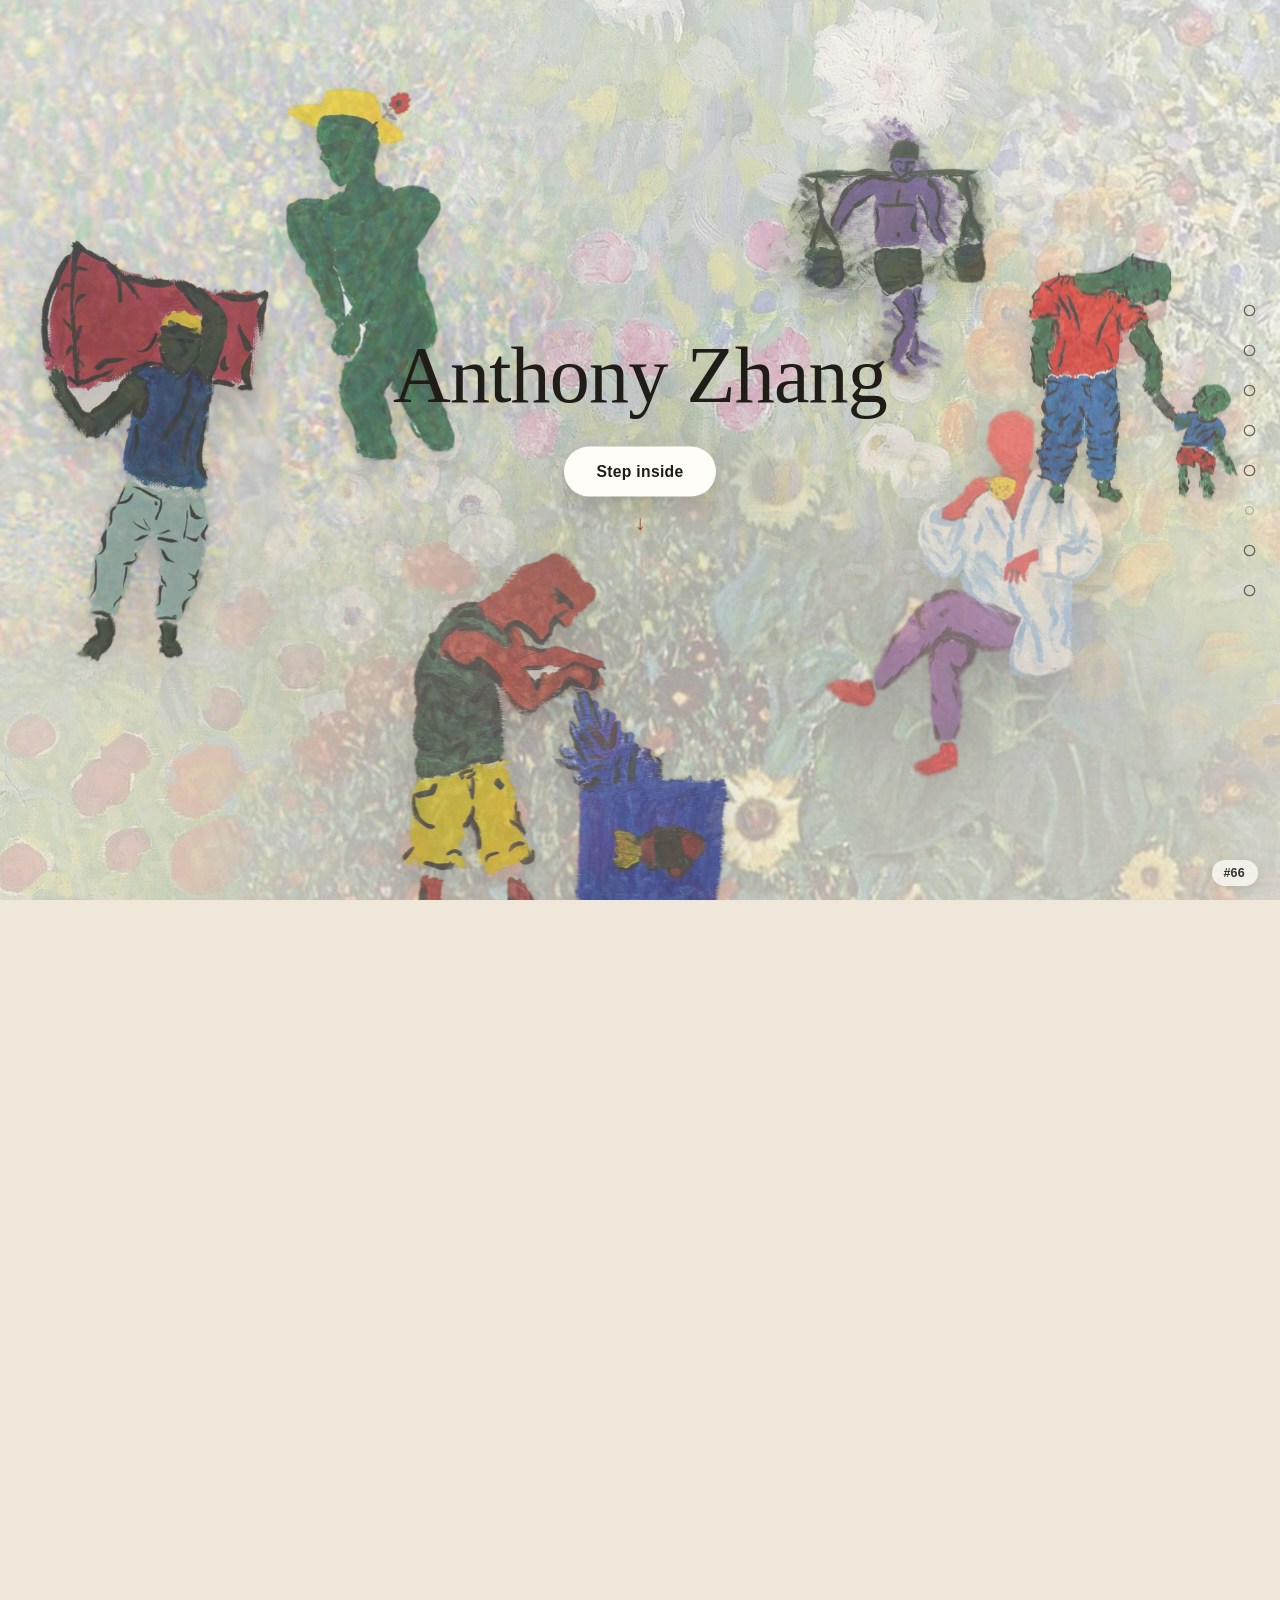
==== index.html @ cbfcc311 "Add files via upload" ====
<!DOCTYPE html>
<html lang="en">
<head>
<meta charset="UTF-8" />
<meta name="viewport" content="width=device-width, initial-scale=1.0, viewport-fit=cover" />
<title>Anthony Zhang</title>
<meta name="color-scheme" content="light">
<meta name="theme-color" content="#eee7da">
<link rel="icon" href="data:,">
<meta name="description" content="A room of my own paintings, doubling as a portfolio. Step inside.">
<meta property="og:type" content="website">
<meta property="og:title" content="Anthony Zhang">
<meta property="og:description" content="A room of my own paintings, doubling as a portfolio. Step inside.">
<meta property="og:url" content="https://antzhang.com/">
<meta property="og:image" content="https://antzhang.com/preview-v4.jpg">
<meta property="og:image:secure_url" content="https://antzhang.com/preview-v4.jpg">
<meta property="og:image:type" content="image/jpeg">
<meta property="og:image:width" content="1200">
<meta property="og:image:height" content="630">
<meta name="twitter:card" content="summary_large_image">
<meta name="twitter:title" content="Anthony Zhang">
<meta name="twitter:description" content="A room of my own paintings, doubling as a portfolio. Step inside.">
<meta name="twitter:image" content="https://antzhang.com/preview-v4.jpg">
<style>
  :root{
    --ink:#201d18;
    --brick:#b23a26;
    --paper:#faf7f0;
    --rule:rgba(32,29,24,0.12);

    /* ---- Scroll-story timing (scene list lives in the script: SCENES) ----
       The story is: an opening "threshold" zone (--intro-vh), then one slot
       of --per-scene for every scene. JS sets --scenes from SCENES. */
    --scenes: 8;
    --per-scene: 91.667vh;
    --intro-vh: 80vh;
    --end-hold: 0px;
    --story-height: calc(100vh + var(--intro-vh) + var(--scenes) * var(--per-scene) + var(--end-hold));
  }
  *{box-sizing:border-box;}
  html,body{margin:0; padding:0; touch-action:pan-y;}
  body{
    font-family:'IBM Plex Sans', sans-serif;
    color:var(--ink);
    background:#eee7da;
  }
  h1,h2{font-family:'Fraunces', serif; font-weight:500; margin:0; letter-spacing:-0.01em;}
  a{color:inherit;}

  /* ---------- SEMANTIC SCROLL STORY ---------- */
  .story{
    position:relative;
    height:var(--story-height);
  }
  /* Six real, stably-IDed anchors. Zero visual footprint -- they exist so
     nav links have honest hrefs, and so progress can be measured off named
     scenes instead of a blank magic-number div. */
  .scene-anchor{
    position:absolute;
    left:0; width:1px;
    height:var(--per-scene);
  }
  .terminal-hold{
    position:absolute;
    left:0;
    bottom:0;
    width:1px;
    height:var(--end-hold);
    pointer-events:none;
  }

  .stage{
    position:sticky;
    top:0;
    height:100vh;
    height:100svh;
    height:100dvh;
    overflow:hidden;
    touch-action:pan-y;
    background:
      radial-gradient(ellipse at 50% 78%, rgba(0,0,0,0.05), transparent 60%),
      linear-gradient(to bottom, #f7f4ee 0%, #efeae0 55%, #e6e0d2 100%);
  }
  /* The gallery wall the opening dissolves into: a calmer, slightly cooler
     tone, a soft pool of light and a quiet baseboard line. */
  .wall{
    position:absolute; inset:0;
    z-index:1;
    opacity:0;
    pointer-events:none;
    background:
      radial-gradient(ellipse at 50% 40%, rgba(255,255,255,.55), transparent 62%),
      linear-gradient(to bottom, #ece8df 0%, #e4dfd3 100%);
  }
  .wall::after{
    content:'';
    position:absolute; left:0; right:0; bottom:0;
    height:11%;
    background:linear-gradient(to bottom, rgba(32,29,24,.07), rgba(32,29,24,.12));
    border-top:1px solid rgba(32,29,24,.14);
  }
  /* Klimt backdrops: two public-domain paintings, softened under a paper veil.
     If an image file is missing the wall simply stays plain. */
  .wall-art{
    position:absolute; inset:-4%;
    background-size:cover; background-position:center;
    will-change:opacity, transform;
  }
  canvas.wall-art{ width:108%; height:108%; left:-4%; top:-4%; inset:auto; display:block; transition:opacity .28s ease; }
  .wall.is-gem::before{
    background:radial-gradient(ellipse at 50% 45%, rgba(250,247,240,0), rgba(250,247,240,.16) 80%), rgba(247,244,238,.05);
  }
  .wall-sheen{ position:absolute; inset:0; z-index:2; opacity:0; pointer-events:none;
    background:linear-gradient(115deg, transparent 38%, rgba(255,255,255,.22) 50%, transparent 62%); background-size:260% 100%; }
  .wall-leaves{ position:absolute; inset:0; width:100%; height:100%; z-index:3; pointer-events:none; opacity:0; display:none; }
  .wall.is-gold .wall-leaves{ display:block; }
  .wall::before{
    content:''; position:absolute; inset:0; z-index:1;
    background:
      radial-gradient(ellipse at 50% 45%, rgba(250,247,240,.22), rgba(250,247,240,.48) 78%),
      rgba(247,244,238,.28);
  }
  .wall::after{ display:none; }
  .white-overlay{
    position:absolute; inset:0;
    background:#ffffff;
    opacity:0;
    z-index:2;
    pointer-events:none;
  }

  .room-title{
    position:absolute;
    top:48%; left:50%;
    transform:translate(-50%,-50%);
    text-align:center;
    white-space:nowrap;
    z-index:5;
    pointer-events:none;
  }
  .room-title h1{ font-size:clamp(2.6rem,7vw,5rem); }
  .enter-btn{
    pointer-events:auto;
    display:inline-flex; align-items:center; justify-content:center;
    min-height:46px;
    margin-top:26px;
    padding:0 26px;
    border:1px solid var(--ink);
    border-radius:2px;
    background:rgba(250,247,240,.82);
    color:var(--ink);
    font:500 .8rem 'IBM Plex Sans',sans-serif;
    letter-spacing:.12em;
    text-transform:uppercase;
    cursor:pointer;
    transition:background .2s ease, color .2s ease, border-color .2s ease;
  }
  .enter-btn:hover{ background:var(--ink); color:var(--paper); }
  .enter-btn:focus-visible{ outline:2px solid var(--brick); outline-offset:3px; }
  .room-title.is-gone .enter-btn{ pointer-events:none; }
  .scroll-cue{
    margin-top:14px;
    font-size:1.3rem;
    color:var(--brick);
    animation:bob 2.2s ease-in-out infinite;
  }
  @keyframes bob{
    0%,100%{transform:translateY(0);}
    50%{transform:translateY(6px);}
  }

  /* ---------- PAINTINGS (desktop sizing/placement -- unchanged) ---------- */
  .painting{
    position:absolute;
    top:50%;
    left:50%;
    max-height:66vh;
    max-width:42vw;
    width:auto;
    height:auto;
    will-change:transform, opacity, filter;
    user-select:none;
    -webkit-user-drag:none;
    pointer-events:none;
    z-index:3;
  }
  #pDancer{ pointer-events:none; }

  /* ---------- CONTENT PANELS -- quiet editorial paper, not glass ---------- */
  .content-panel{
    position:absolute;
    top:50%; left:6vw;
    transform:translateY(-50%);
    width:360px;
    max-width:80vw;
    text-align:left;
    background:#fffdf8;
    border:1px solid rgba(32,29,24,.16);
    border-top:3px solid var(--brick);
    border-radius:2px;
    padding:1.9rem 1.7rem;
    box-shadow:0 16px 38px rgba(30,25,15,0.18);
    opacity:0;
    pointer-events:none;
    z-index:60;
  }
  .content-panel.interactive{ pointer-events:auto; }
  .eyebrow{
    display:block;
    font-size:0.76rem;
    letter-spacing:0.12em;
    text-transform:uppercase;
    margin-bottom:10px;
    color:var(--brick);
  }
  .content-panel h2{font-size:clamp(1.4rem,3vw,2rem); margin-bottom:10px;}
  .content-panel p{font-size:1rem; line-height:1.55; color:#27231d; margin:0 0 10px;}
  .content-panel .signoff{ font-family:'Fraunces',serif; font-style:italic; font-size:.95rem; color:#4a4438; margin:16px 0 0; padding-top:12px; border-top:1px solid var(--rule); }
  /* Understated metadata line replacing the old pill-shaped tags. */
  .meta-line{
    display:block;
    margin-top:12px;
    padding-top:10px;
    border-top:1px solid var(--rule);
    font-size:0.74rem;
    letter-spacing:0.05em;
    text-transform:uppercase;
    color:#4f493c;
  }
  /* One clear, solid button style for every call to action. */
  .cta, .project-demo-trigger{
    display:inline-flex; align-items:center; justify-content:center; gap:10px;
    min-height:46px;
    margin:14px 10px 0 0;
    padding:0 20px;
    border:1px solid var(--ink);
    border-radius:2px;
    background:var(--ink);
    color:#fffdf8;
    font:500 .8rem 'IBM Plex Sans',sans-serif;
    letter-spacing:.08em;
    text-transform:uppercase;
    text-decoration:none;
    cursor:pointer;
    transition:background .2s ease, border-color .2s ease;
  }
  .cta::after, .project-demo-trigger::after{ content:'\2197'; font-size:1rem; transition:transform .2s ease; }
  .cta:hover, .project-demo-trigger:hover{ background:var(--brick); border-color:var(--brick); }
  .cta:hover::after, .project-demo-trigger:hover::after{ transform:translate(2px,-2px); }
  .cta:focus-visible{ outline:2px solid var(--brick); outline-offset:3px; }
  .cta.quiet{ background:transparent; color:var(--ink); }
  .cta.quiet:hover{ color:#fffdf8; }
  .cta.quiet::after{ content:'\2193'; }
  .cta.email{ text-transform:none; letter-spacing:.02em; font-size:.95rem; word-break:break-all; }
  .cta.email::after{ content:''; }
  .cta.email:hover::after{ transform:none; }

  /* "Next: ..." cue -- a small, optional nudge, never required. */
  .next-cue{
    position:fixed;
    left:6vw; bottom:20px;
    z-index:65;
    min-height:44px;
    padding:0 4px;
    border:0; background:transparent;
    color:#4f493c;
    font:500 .74rem 'IBM Plex Sans',sans-serif;
    letter-spacing:.12em;
    text-transform:uppercase;
    cursor:pointer;
    opacity:0;
    pointer-events:none;
    transition:opacity .35s ease, color .35s ease;
  }
  .next-cue.is-on{ opacity:1; pointer-events:auto; }
  .next-cue::after{ content:' \2193'; color:var(--brick); }
  .next-cue[data-tone="dark"]{ color:#e9e2d2; }
  .next-cue:hover{ color:var(--brick); }
  .next-cue:focus-visible{ outline:2px solid var(--brick); outline-offset:2px; }

  /* ---------- ACCESSIBLE SCENE NAVIGATION ---------- */
  .scene-nav{
    position:fixed;
    right:20px; top:50%;
    transform:translateY(-50%);
    z-index:70;
    display:flex; flex-direction:column; gap:8px;
  }
  .scene-nav a{
    display:flex; align-items:center; justify-content:flex-end;
    gap:10px;
    height:32px;
    padding:0 6px;
    text-decoration:none;
    color:#6b6455;
    border-radius:3px;
  }
  .scene-nav a:focus-visible{
    outline:2px solid var(--brick);
    outline-offset:2px;
  }
  .scene-nav a::before{
    content:attr(data-label);
    font:500 .68rem 'IBM Plex Sans',sans-serif;
    letter-spacing:.1em; text-transform:uppercase;
    white-space:nowrap;
    opacity:0; transform:translateX(4px);
    transition:opacity .2s ease, transform .2s ease;
    pointer-events:none;
  }
  .scene-nav a:hover::before,
  .scene-nav a:focus-visible::before{ opacity:1; transform:none; }
  .scene-nav-dot{
    width:9px; height:9px; border-radius:50%; flex:none;
    border:1px solid currentColor; background:transparent;
    opacity:0.5;
    transition:opacity .3s ease, transform .3s ease;
  }
  .scene-nav a:hover .scene-nav-dot,
  .scene-nav a:focus-visible .scene-nav-dot,
  .scene-nav a[aria-current="true"] .scene-nav-dot{
    opacity:1;
    transform:scale(1.3);
    color:var(--brick);
  }
  @media (max-width:600px),
         (max-width:900px) and (hover:none) and (pointer:coarse) and (orientation:portrait){
    .room-title{ top:54%; }
    .painting{
      top:42%;
      max-height:38vh;
      max-width:82vw;
    }
    .content-panel{
      top:auto; left:0; right:0; bottom:0;
      transform:none;
      width:100%; max-width:100%;
      text-align:left;
      padding:1.5rem 6vw calc(1.7rem + env(safe-area-inset-bottom,0px));
      border-radius:0;
      border-top:2px solid var(--brick);
      box-shadow:0 -10px 24px rgba(30,25,15,0.10);
    }
    /* Keep navigation as a compact dot rail on phones. */
    .scene-nav{
      position:fixed;
      left:auto; right:6px; top:50%;
      bottom:auto; transform:translateY(-50%);
      flex-direction:column;
      justify-content:center;
      gap:6px;
      background:transparent;
      border:0;
      padding:0;
      z-index:250;
    }
    .scene-nav a{
      flex:0 0 auto;
      width:30px;
      height:30px;
      justify-content:center;
      padding:0;
    }
    .scene-nav-dot{ width:8px; height:8px; }
    .scene-nav a::before{ display:none; }
    .scene-nav a[aria-current="true"] .scene-nav-dot{ opacity:1; transform:scale(1.3); color:var(--brick); }
    .stage{ padding-bottom:0; }
    .enter-btn{ min-height:48px; }
    .cta, .project-demo-trigger{ display:flex; width:100%; margin:12px 0 0; }
    .cta + .cta{ margin-top:8px; }
    /* On phones the text panel owns the bottom of the screen, so the cue
       moves to the top-left, clear of the dot rail on the right. */
    .next-cue{ left:6vw; bottom:auto; top:max(8px, env(safe-area-inset-top,0px)); min-height:44px; }
  }

  @media (prefers-reduced-motion: reduce){
    .scroll-cue{animation:none;}
  }

  /* ---------- FISHBOWL PORTAL + HORIZONTAL DEPTH GALLERY ---------- */
  .portal-wash,
  .gallery-backdrop,
  .gallery-light{
    position:absolute;
    inset:0;
    pointer-events:none;
    opacity:0;
  }
  .portal-wash{
    z-index:16;
    background:
      radial-gradient(circle at 68% 70%, rgba(44,65,176,.96), rgba(30,42,123,.92) 42%, rgba(24,30,74,.88) 100%);
  }
  .fish-portal{
    position:absolute;
    z-index:17;
    pointer-events:none;
    opacity:0;
    will-change:transform, opacity;
  }
  .fish-portal img{
    display:block;
    width:100%;
    height:100%;
  }
  .gallery-backdrop{
    z-index:18;
    background:
      radial-gradient(ellipse at 56% 46%, rgba(83,79,69,.42), transparent 47%),
      linear-gradient(180deg, #24231f 0%, #171714 100%);
  }
  .gallery-light{
    z-index:19;
    background:
      radial-gradient(ellipse at 56% 42%, rgba(255,248,220,.40) 0%, rgba(255,242,205,.16) 26%, transparent 58%);
    mix-blend-mode:screen;
    will-change:filter,opacity;
  }
  .gallery-wrap{
    position:absolute;
    inset:0;
    z-index:20;
    opacity:0;
    pointer-events:none;
  }
  .gallery-wrap.interactive{ pointer-events:auto; }
  /* Invisible rooms never catch clicks meant for what is actually on screen. */
  .gallery-wrap:not(.interactive) *,
  .canvas3d-wrap:not(.interactive) *{ pointer-events:none !important; }
  .gallery-wrap .content-panel{ pointer-events:none; }
  .gallery-wrap .content-panel.interactive{ pointer-events:auto; }
  .gallery-copy{
    transition:opacity .16s ease, transform .16s ease;
  }
  .gallery-copy.changing{
    opacity:0;
    transform:translateY(5px);
  }
  .gallery-count{
    float:right;
    color:var(--brick);
    letter-spacing:.08em;
  }
  .gallery-stage{
    position:absolute;
    top:50%;
    left:56%;
    width:min(44vw,600px);
    height:min(78vh,720px);
    transform:translate(-50%,-50%);
    touch-action:pan-y;
    outline:none;
    perspective:1200px;
  }
  .gallery-stage:focus-visible{
    outline:2px solid var(--brick);
    outline-offset:12px;
  }
  .gallery-rail{
    position:absolute;
    top:50%;
    left:-12%;
    right:-12%;
    height:1px;
    background:linear-gradient(90deg, transparent, rgba(211,190,157,.28) 20%, rgba(211,190,157,.28) 80%, transparent);
    z-index:0;
  }
  .gallery-stack{
    position:absolute;
    inset:0;
    transform-style:preserve-3d;
  }
  .gallery-item{
    position:absolute;
    top:50%;
    left:50%;
    padding:8px;
    border:0;
    border-radius:1px;
    background:#fdfbf5;
    box-shadow:0 16px 34px rgba(36,30,20,.16);
    cursor:pointer;
    opacity:0;
    transform:translate(-50%,-50%) scale(.82);
    transition:box-shadow .32s ease;
    will-change:transform, opacity;
    transform-style:preserve-3d;
  }
  .gallery-item img{
    display:block;
    width:auto;
    height:auto;
    max-height:60vh;
    max-width:34vw;
    user-select:none;
    -webkit-user-drag:none;
  }
  .gallery-item.is-active{
    z-index:5;
    opacity:1;
    transform:translate(-50%,-50%) translateZ(70px) scale(1);
    box-shadow:0 22px 46px rgba(36,30,20,.20);
  }
  .gallery-item.is-prev{
    z-index:3;
    opacity:.34;
    transform:translate(calc(-50% - 88px),-50%) translateZ(-70px) scale(.87) rotateY(5deg) rotate(-1deg);
  }
  .gallery-item.is-next{
    z-index:4;
    opacity:.42;
    transform:translate(calc(-50% + 88px),-50%) translateZ(-60px) scale(.89) rotateY(-5deg) rotate(1deg);
  }
  .gallery-item.is-prev-2{
    z-index:1;
    opacity:.13;
    transform:translate(calc(-50% - 154px),-50%) translateZ(-180px) scale(.75) rotateY(9deg) rotate(-1.5deg);
  }
  .gallery-item.is-next-2{
    z-index:2;
    opacity:.17;
    transform:translate(calc(-50% + 154px),-50%) translateZ(-170px) scale(.77) rotateY(-9deg) rotate(1.5deg);
  }
  .gallery-item:not(.is-active):not(.is-prev):not(.is-next){ pointer-events:none; }
  .gallery-item:focus-visible{
    outline:2px solid var(--brick);
    outline-offset:5px;
  }
  .gallery-controls{
    position:absolute;
    left:50%;
    bottom:-44px;
    transform:translateX(-50%);
    z-index:5;
    display:flex;
    align-items:center;
    gap:18px;
  }
  .gallery-controls button{
    min-width:44px;
    min-height:44px;
    border:0;
    border-bottom:1px solid currentColor;
    padding:0 4px;
    background:transparent;
    color:#d7cebd;
    font:500 .76rem 'IBM Plex Sans',sans-serif;
    letter-spacing:.08em;
    text-transform:uppercase;
    cursor:pointer;
  }
  .gallery-controls button:disabled{ opacity:.28; cursor:default; }
  .gallery-controls button:focus-visible{ outline:2px solid var(--brick); outline-offset:3px; }
  .gallery-status{
    position:absolute;
    width:1px;
    height:1px;
    overflow:hidden;
    clip:rect(0 0 0 0);
    clip-path:inset(50%);
  }

  @media (max-width:600px),
         (max-width:900px) and (hover:none) and (pointer:coarse) and (orientation:portrait){
    .gallery-wrap .content-panel,
    .canvas3d-wrap .content-panel{
      top:5%;
      left:6vw;
      right:6vw;
      bottom:auto;
      width:auto;
      max-width:none;
      padding:1rem 1.15rem;
      transform:none;
      box-shadow:0 8px 20px rgba(30,25,15,.09);
    }
    .gallery-wrap .content-panel p,
    .canvas3d-wrap .content-panel p{ font-size:.84rem; line-height:1.45; margin-bottom:6px; }
    .gallery-wrap .content-panel h2,
    .canvas3d-wrap .content-panel h2{ font-size:1.35rem; margin-bottom:5px; }
    .gallery-wrap .eyebrow,
    .canvas3d-wrap .eyebrow{ margin-bottom:5px; }
    .gallery-wrap .meta-line,
    .canvas3d-wrap .meta-line{ margin-top:7px; padding-top:7px; }
    .gallery-stage{
      left:50%;
      top:52%;
      width:90vw;
      height:44vh;
      height:44svh;
    }
    .gallery-item{ padding:6px; }
    .gallery-item img{ max-height:36vh; max-height:36svh; max-width:70vw; }
    .gallery-item.is-prev{ transform:translate(calc(-50% - 38px),-50%) scale(.9) rotate(-1deg); }
    .gallery-item.is-next{ transform:translate(calc(-50% + 38px),-50%) scale(.91) rotate(1deg); }
    .gallery-item.is-prev-2{ transform:translate(calc(-50% - 70px),-50%) scale(.78) rotate(-1.5deg); }
    .gallery-item.is-next-2{ transform:translate(calc(-50% + 70px),-50%) scale(.79) rotate(1.5deg); }
    .gallery-controls{
      bottom:-56px;
      gap:22px;
      padding:6px 12px;
      background:rgba(18,18,16,.82);
      border:1px solid rgba(255,255,255,.10);
    }
  }
  @media (prefers-reduced-motion:reduce){
    .fish-portal,
    .gallery-copy,
    .gallery-item{ transition:none; }
  }

  /* ---------- 3D CANVAS (interactive painting) ---------- */
  .canvas3d-wrap{
    position:absolute;
    inset:0;
    z-index:20;
    opacity:0;
    pointer-events:none;
  }
  .canvas3d-wrap.interactive{ pointer-events:auto; }
  .canvas3d-wrap .content-panel{ pointer-events:none; }
  .canvas3d-wrap .content-panel.interactive{ pointer-events:auto; }
  .canvas3d-stage{
    position:absolute;
    top:47%;
    /* centred at 58%, but never closer than 24px to the descriptor panel (6vw + 340px) */
    left:max(58%, calc(6vw + 340px + 24px + min(50vw,760px)/2));
    width:min(50vw,760px);
    height:min(80vh,800px);
    transform:translate(-50%,-50%);
    touch-action:pan-y;
  }
  .canvas3d-stage.is-exploring{ touch-action:none; }
  .canvas3d-view{
    position:absolute; inset:0;
    overflow:hidden;
    border-radius:3px;
    background:rgba(12,11,9,0);
    transition:background-color .3s ease;
  }
  /* Inspection window: once the painting is zoomed (or Explore mode is on) the view
     gets a visible hairline frame and a dark plate, so whatever extends past it is
     cropped by an obvious, intentional edge. */
  .canvas3d-stage::after{
    content:"";
    position:absolute; inset:0;
    z-index:2;
    border:1px solid rgba(241,232,214,.34);
    border-radius:3px;
    box-shadow:inset 0 0 0 1px rgba(0,0,0,.4), inset 0 0 64px rgba(0,0,0,.5);
    opacity:0;
    pointer-events:none;
    transition:opacity .3s ease;
  }
  .canvas3d-stage.is-zoomed::after,
  .canvas3d-stage.is-exploring::after{ opacity:1; }
  .canvas3d-stage.is-exploring::after{ border-color:rgba(240,184,170,.7); }
  .canvas3d-stage.is-zoomed .canvas3d-view,
  .canvas3d-stage.is-exploring .canvas3d-view{ background:rgba(12,11,9,.62); }
  .canvas3d-zoomlabel{
    position:absolute; top:10px; left:12px; z-index:3;
    margin:0;
    padding:3px 8px;
    border-radius:2px;
    background:rgba(12,11,9,.72);
    color:#e6dccb;
    font:500 .72rem 'IBM Plex Sans',sans-serif;
    letter-spacing:.1em;
    opacity:0;
    pointer-events:none;
    transition:opacity .3s ease;
  }
  .canvas3d-stage.is-zoomed .canvas3d-zoomlabel{ opacity:.9; }
  .canvas3d-canvas{
    display:block;
    width:100%;
    height:100%;
    cursor:grab;
    touch-action:pan-y;
    outline:none;
    user-select:none;
    -webkit-user-select:none;
    -webkit-touch-callout:none;
    -webkit-tap-highlight-color:transparent;
  }
  .canvas3d-stage.is-exploring .canvas3d-canvas{ touch-action:none; }
  .canvas3d-stage.is-panmode .canvas3d-canvas{ cursor:move; }
  .canvas3d-canvas.is-grabbing{ cursor:grabbing; }
  .canvas3d-canvas:focus-visible{ outline:2px solid var(--brick); outline-offset:-3px; border-radius:2px; }
  /* Flat stand-in shown until WebGL is ready (or if it is unavailable). */
  .canvas3d-fallback{
    position:absolute;
    top:50%; left:50%;
    max-height:78%; max-width:88%;
    width:auto; height:auto;
    transform:translate(-50%,-50%);
    box-shadow:0 22px 46px rgba(0,0,0,.45);
    pointer-events:none;
  }
  .canvas3d-stage.is-ready .canvas3d-fallback{ display:none; }
  .canvas3d-hint{
    position:absolute;
    top:4px; left:50%;
    transform:translateX(-50%);
    margin:0;
    color:#b9af9c;
    font-size:.68rem;
    letter-spacing:.09em;
    text-transform:uppercase;
    white-space:nowrap;
    pointer-events:none;
    transition:opacity .5s ease;
  }
  .canvas3d-stage.has-interacted .canvas3d-hint{ opacity:0; }
  .hint-touch, .hint-explore{ display:none; }
  .canvas3d-controls{
    position:absolute;
    left:50%;
    top:calc(100% + 8px);
    transform:translateX(-50%);
    z-index:3;
    display:flex;
    align-items:center;
    justify-content:center;
    gap:6px;
    white-space:nowrap;
  }
  .canvas3d-controls button{
    min-width:44px;
    min-height:44px;
    border:0;
    border-bottom:1px solid currentColor;
    padding:0 8px;
    background:transparent;
    color:#d7cebd;
    font:500 .76rem 'IBM Plex Sans',sans-serif;
    letter-spacing:.08em;
    text-transform:uppercase;
    cursor:pointer;
  }
  .canvas3d-controls button.glyph{ font-size:1.15rem; letter-spacing:0; }
  .canvas3d-controls button:focus-visible{ outline:2px solid var(--brick); outline-offset:3px; }
  .canvas3d-controls .canvas3d-pan{ display:none; }
  .canvas3d-stage.is-zoomed .canvas3d-pan{ display:inline-block; }
  .canvas3d-controls .canvas3d-explore{ display:none; }
  .canvas3d-controls button[aria-pressed="true"]{ color:#f0b8aa; }
  @media (hover:none) and (pointer:coarse){
    .canvas3d-controls .canvas3d-explore{
      display:inline-block;
      min-width:92px;
      border:1px solid currentColor;
      border-radius:22px;
      padding:0 16px;
      color:#f1e8d6;
    }
    .canvas3d-controls .canvas3d-explore[aria-pressed="true"]{ background:rgba(240,184,170,.16); }
    .hint-touch{ display:inline; }
    .hint-pointer{ display:none; }
    .canvas3d-stage.is-exploring .hint-touch{ display:none; }
    .canvas3d-stage.is-exploring .hint-explore{ display:inline; }
  }
  @media (min-width:601px) and (max-width:900px){
    .canvas3d-stage{ left:72%; width:44vw; }
  }
  /* Phone / touch-portrait layout. Must come after the base and compact rules above so it wins. */
  @media (max-width:600px),
         (max-width:900px) and (hover:none) and (pointer:coarse) and (orientation:portrait){
    .canvas3d-stage{
      left:50%;
      top:calc(53% + 8px);
      width:94vw;
      height:56vh;
      height:56svh;
    }
    .canvas3d-controls{ top:calc(100% + 6px); }
  }

  /* ---------- CURATED PROJECT DEMOS ---------- */
  .project-demo-trigger:focus-visible,
  .demo-button:focus-visible,
  .demo-select:focus-visible,
  .demo-input:focus-visible,
  .route-option:focus-visible,
  .word-result:focus-visible,
  .demo-close:focus-visible{
    outline:2px solid var(--brick);
    outline-offset:3px;
  }
  html.project-demo-open,
  body.project-demo-open{ overflow:hidden; }
  .project-demo-modal{
    position:fixed;
    inset:0;
    z-index:900;
    display:flex;
    align-items:center;
    justify-content:center;
    padding:clamp(14px,3vw,42px);
    background:rgba(20,19,16,.78);
    opacity:0;
    visibility:hidden;
    pointer-events:none;
    transition:opacity .24s ease, visibility 0s linear .24s;
  }
  .project-demo-modal.open{
    opacity:1;
    visibility:visible;
    pointer-events:auto;
    transition-delay:0s;
  }
  .project-demo-shell{
    width:min(1120px,96vw);
    height:min(760px,92svh);
    display:grid;
    grid-template-rows:auto minmax(0,1fr);
    overflow:hidden;
    background:#f4efe5;
    border-top:2px solid var(--brick);
    box-shadow:0 32px 90px rgba(0,0,0,.34);
    transform:translateY(18px) scale(.985);
    transition:transform .26s cubic-bezier(.2,.7,.2,1);
  }
  .project-demo-modal.open .project-demo-shell{ transform:none; }
  .demo-header{
    display:grid;
    grid-template-columns:1fr auto;
    gap:24px;
    align-items:start;
    padding:20px 24px 18px;
    border-bottom:1px solid rgba(32,29,24,.16);
    background:#faf7f0;
  }
  .demo-kicker{
    display:block;
    margin-bottom:5px;
    color:var(--brick);
    font-size:.69rem;
    font-weight:600;
    letter-spacing:.14em;
    text-transform:uppercase;
  }
  .demo-header h2{ font-size:clamp(1.45rem,3vw,2.2rem); }
  .demo-close{
    width:44px;
    height:44px;
    border:1px solid rgba(32,29,24,.22);
    border-radius:50%;
    background:transparent;
    color:var(--ink);
    font-size:1.5rem;
    line-height:1;
    cursor:pointer;
  }
  .demo-view{
    min-height:0;
    overflow:auto;
    padding:clamp(18px,3vw,34px);
  }
  .demo-view[hidden]{ display:none; }
  .demo-layout{
    display:grid;
    grid-template-columns:minmax(240px,.72fr) minmax(0,1.45fr);
    gap:clamp(22px,4vw,50px);
    min-height:100%;
  }
  .demo-sidebar{
    align-self:start;
    position:sticky;
    top:0;
  }
  .demo-intro{
    margin:0 0 20px;
    color:#5d574d;
    font-size:.9rem;
    line-height:1.6;
  }
  .demo-notice{
    margin:20px 0 0;
    padding-top:14px;
    border-top:1px solid rgba(32,29,24,.14);
    color:#716a5e;
    font-size:.72rem;
    line-height:1.5;
  }
  .demo-field{ display:block; margin:0 0 16px; }
  .demo-field > span,
  .demo-field-label{
    display:block;
    margin-bottom:7px;
    color:#675f53;
    font-size:.69rem;
    font-weight:600;
    letter-spacing:.09em;
    text-transform:uppercase;
  }
  .demo-select,
  .demo-input{
    width:100%;
    min-height:44px;
    padding:0 12px;
    border:1px solid rgba(32,29,24,.22);
    border-radius:0;
    background:#fffdf8;
    color:var(--ink);
    font:500 .88rem 'IBM Plex Sans',sans-serif;
  }
  .demo-select{ padding-right:38px; }
  .demo-date-grid{ display:grid; grid-template-columns:1fr 1fr; gap:9px; }
  .demo-city-field{
    min-width:0;
    margin:0 0 18px;
    padding:0;
    border:0;
  }
  .demo-city-field legend{
    width:100%;
    margin-bottom:8px;
    color:#675f53;
    font-size:.69rem;
    font-weight:600;
    letter-spacing:.09em;
    text-transform:uppercase;
  }
  .demo-city-field legend span{
    float:right;
    color:#8a8274;
    font-size:.61rem;
    letter-spacing:.04em;
  }
  .city-choice-grid{ display:grid; grid-template-columns:1fr 1fr; gap:7px; }
  .city-choice{
    position:relative;
    display:flex;
    align-items:center;
    gap:8px;
    min-height:42px;
    padding:8px 9px;
    border:1px solid rgba(32,29,24,.18);
    background:#fffdf8;
    color:#5f584e;
    font-size:.76rem;
    cursor:pointer;
  }
  .city-choice:has(input:checked){ border-color:var(--brick); color:var(--ink); }
  .city-choice input{ width:15px; height:15px; margin:0; accent-color:var(--brick); }
  .city-choice strong{ display:block; color:var(--ink); font-size:.77rem; }
  .city-choice small{ display:block; margin-top:1px; color:#777064; font-size:.63rem; }
  .demo-button{
    min-height:46px;
    border:1px solid var(--ink);
    border-radius:0;
    padding:0 18px;
    background:var(--ink);
    color:#faf7f0;
    font:600 .76rem 'IBM Plex Sans',sans-serif;
    letter-spacing:.08em;
    text-transform:uppercase;
    cursor:pointer;
    transition:background .18s ease, color .18s ease;
  }
  .demo-button:hover{ background:var(--brick); border-color:var(--brick); }
  .demo-button:disabled{ opacity:.48; cursor:wait; }
  .demo-workspace{
    min-width:0;
    display:flex;
    flex-direction:column;
    gap:18px;
  }
  .demo-section-label{
    margin:0;
    color:#675f53;
    font-size:.69rem;
    font-weight:600;
    letter-spacing:.1em;
    text-transform:uppercase;
  }

  /* Flight optimizer exhibit */
  .flight-summary{
    display:grid;
    grid-template-columns:repeat(3,minmax(0,1fr));
    border-top:1px solid rgba(32,29,24,.2);
    border-bottom:1px solid rgba(32,29,24,.2);
  }
  .flight-stat{ padding:14px 16px 13px 0; }
  .flight-stat + .flight-stat{ padding-left:16px; border-left:1px solid rgba(32,29,24,.14); }
  .flight-stat strong{
    display:block;
    margin-bottom:3px;
    font:500 clamp(1.25rem,3vw,2rem) 'Fraunces',serif;
  }
  .flight-stat span{
    color:#6d665b;
    font-size:.67rem;
    letter-spacing:.07em;
    text-transform:uppercase;
  }
  .route-visual{
    min-height:122px;
    display:flex;
    align-items:center;
    justify-content:center;
    padding:18px;
    background:#eae3d6;
    overflow:hidden;
  }
  .route-path{
    width:100%;
    display:grid;
    grid-template-columns:repeat(var(--route-nodes),minmax(0,1fr));
    align-items:start;
    position:relative;
  }
  .route-path::before{
    content:'';
    position:absolute;
    top:15px;
    left:8%; right:8%;
    height:1px;
    background:var(--brick);
  }
  .route-node{ position:relative; z-index:1; text-align:center; }
  .route-node::before{
    content:'';
    display:block;
    width:11px; height:11px;
    margin:10px auto 11px;
    border:2px solid var(--brick);
    border-radius:50%;
    background:#eae3d6;
  }
  .route-node:first-child::before,
  .route-node:last-child::before{ width:16px; height:16px; margin-top:7px; background:var(--brick); }
  .route-node strong{ display:block; font:500 1rem 'Fraunces',serif; }
  .route-node small{ display:block; margin-top:3px; color:#6d665b; font-size:.66rem; }
  .route-options{ display:grid; gap:8px; }
  .route-option{
    width:100%;
    display:grid;
    grid-template-columns:minmax(130px,1fr) repeat(3,minmax(68px,.45fr));
    gap:10px;
    align-items:center;
    padding:13px 14px;
    border:1px solid rgba(32,29,24,.16);
    background:rgba(255,253,248,.66);
    color:var(--ink);
    text-align:left;
    cursor:pointer;
  }
  .route-option.selected{ border-color:var(--brick); background:#fffdf8; }
  .route-option-name strong{ display:block; font-size:.84rem; }
  .route-option-name small{ display:block; margin-top:3px; color:#756e62; font-size:.68rem; }
  .route-value{ font-size:.77rem; color:#514c44; }
  .route-value strong{ display:block; color:var(--ink); font-size:.88rem; }
  .best-mark{ color:var(--brick); }
  .flight-results.is-running{ opacity:.38; filter:grayscale(.4); }
  .edge-analysis{
    display:grid;
    grid-template-columns:repeat(2,minmax(0,1fr));
    gap:10px;
  }
  .edge-step{
    min-width:0;
    padding:14px;
    border-top:2px solid rgba(178,58,38,.72);
    background:rgba(255,253,248,.68);
  }
  .edge-step-number{
    display:block;
    margin-bottom:5px;
    color:var(--brick);
    font-size:.62rem;
    font-weight:700;
    letter-spacing:.12em;
    text-transform:uppercase;
  }
  .edge-step h3{
    margin:0 0 9px;
    font:500 1.03rem 'Fraunces',serif;
  }
  .edge-step p{ margin:8px 0 0; color:#6c655a; font-size:.7rem; line-height:1.45; }
  .edge-list{ display:grid; gap:5px; }
  .edge-row{
    display:grid;
    grid-template-columns:minmax(0,1fr) auto;
    gap:10px;
    align-items:center;
    min-height:29px;
    padding:4px 0;
    border-bottom:1px solid rgba(32,29,24,.1);
    font-size:.72rem;
  }
  .edge-row:last-child{ border-bottom:0; }
  .edge-row strong{ font-size:.78rem; }
  .edge-row.kept strong,
  .edge-row.kept .edge-price{ color:var(--brick); }
  .edge-row.blocked{ opacity:.46; text-decoration:line-through; }
  .edge-price{ white-space:nowrap; font-weight:700; }
  .edge-badge{
    display:inline-block;
    margin-left:5px;
    color:var(--brick);
    font-size:.55rem;
    font-weight:700;
    letter-spacing:.06em;
    text-transform:uppercase;
  }
  .edge-choice{
    display:grid;
    grid-template-columns:1fr auto;
    gap:9px;
    padding:7px 0;
    border-bottom:1px solid rgba(32,29,24,.1);
    font-size:.7rem;
  }
  .edge-choice:last-of-type{ border-bottom:0; }
  .edge-choice.selected{ color:var(--brick); font-weight:700; }
  .route-arrows{ color:var(--brick); padding:0 2px; }

  /* WordHunt exhibit */
  .wordhunt-workspace{
    display:grid;
    grid-template-columns:minmax(230px,.8fr) minmax(250px,1.1fr);
    gap:clamp(22px,4vw,44px);
    align-items:start;
  }
  .word-grid{
    display:grid;
    grid-template-columns:repeat(4,1fr);
    gap:7px;
    width:min(100%,390px);
    aspect-ratio:1;
  }
  .word-cell{
    display:grid;
    place-items:center;
    border:1px solid rgba(32,29,24,.18);
    background:#fffdf8;
    color:var(--ink);
    font:500 clamp(1.2rem,4vw,2rem) 'Fraunces',serif;
    transition:background .16s ease, color .16s ease, transform .16s ease;
  }
  .word-cell.is-path{
    border-color:var(--brick);
    background:var(--brick);
    color:#fffaf2;
    transform:scale(.94);
  }
  .word-cell.is-scanning{ animation:cell-scan .5s ease both; }
  @keyframes cell-scan{
    0%,100%{ background:#fffdf8; }
    50%{ background:#e4dac9; }
  }
  .wordhunt-side{ display:flex; flex-direction:column; gap:18px; }
  .word-stats{
    display:grid;
    grid-template-columns:repeat(2,minmax(0,1fr));
    border-top:1px solid rgba(32,29,24,.2);
  }
  .word-stat{ padding:13px 12px 12px 0; border-bottom:1px solid rgba(32,29,24,.14); }
  .word-stat:nth-child(even){ padding-left:12px; border-left:1px solid rgba(32,29,24,.14); }
  .word-stat strong{ display:block; margin-bottom:2px; font:500 1.35rem 'Fraunces',serif; }
  .word-stat span{ color:#6d665b; font-size:.65rem; letter-spacing:.06em; text-transform:uppercase; }
  .threshold-row{ display:grid; grid-template-columns:1fr auto; gap:10px; align-items:center; }
  .demo-field > .threshold-row{ display:flex; justify-content:space-between; align-items:center; }
  .threshold-row output{ color:var(--brick); font-size:.8rem; font-weight:600; }
  .threshold-range{ width:100%; accent-color:var(--brick); }
  .word-results{ display:flex; flex-wrap:wrap; gap:7px; }
  .word-result{
    min-height:36px;
    padding:0 11px;
    border:1px solid rgba(32,29,24,.2);
    background:#fffdf8;
    color:var(--ink);
    font:600 .72rem 'IBM Plex Sans',sans-serif;
    letter-spacing:.07em;
    cursor:pointer;
  }
  .word-result.active{ border-color:var(--brick); color:var(--brick); }
  .demo-status{ min-height:1.4em; margin:0; color:#625b50; font-size:.76rem; line-height:1.4; }
  .demo-field-error{
    display:flex;
    align-items:center;
    gap:10px;
    margin:-8px 0 16px;
    padding:8px 10px;
    background:rgba(178,58,38,0.08);
    border:1px solid rgba(178,58,38,0.4);
    border-radius:3px;
    color:var(--brick);
    font-size:.78rem;
    line-height:1.4;
  }
  .demo-field-error::before{
    content:"!";
    display:inline-flex;
    align-items:center;
    justify-content:center;
    width:16px; height:16px;
    border-radius:50%;
    background:var(--brick);
    color:#fff;
    font-size:.68rem;
    font-weight:700;
    flex:none;
  }
  .demo-input.field-invalid{
    border-color:var(--brick);
    box-shadow:0 0 0 1px var(--brick);
  }
  .demo-inline-fix{
    margin-left:auto;
    border:1px solid var(--brick);
    background:transparent;
    color:var(--brick);
    font-size:.72rem;
    padding:3px 9px;
    border-radius:99px;
    cursor:pointer;
    white-space:nowrap;
    flex:none;
  }
  .demo-inline-fix:hover{ background:var(--brick); color:#fff; }
  .demo-inline-fix:focus-visible{ outline:2px solid var(--brick); outline-offset:2px; }

  @media (max-width:600px),
         (max-width:900px) and (hover:none) and (pointer:coarse) and (orientation:portrait){
    .project-demo-trigger{ min-height:46px; margin-top:8px; }
    .project-demo-modal{ padding:0; align-items:stretch; }
    .project-demo-shell{ width:100%; height:100svh; }
    .demo-header{ padding:14px 16px 12px; }
    .demo-close{ width:40px; height:40px; }
    .demo-view{ padding:18px 16px calc(24px + env(safe-area-inset-bottom,0px)); }
    .demo-layout{ grid-template-columns:1fr; gap:24px; }
    .demo-sidebar{ position:static; }
    .wordhunt-workspace{ grid-template-columns:1fr; }
    .word-grid{ width:min(84vw,360px); margin:0 auto; }
    .route-option{ grid-template-columns:1fr repeat(2,minmax(64px,.45fr)); }
    .route-option .route-duration{ display:none; }
    .flight-summary{ grid-template-columns:repeat(3,1fr); }
    .flight-stat{ padding-right:8px; }
    .flight-stat + .flight-stat{ padding-left:8px; }
    .edge-analysis{ grid-template-columns:1fr; }
    .demo-date-grid{ grid-template-columns:1fr 1fr; }
  }
  @media (prefers-reduced-motion:reduce){
    .project-demo-modal,
    .project-demo-shell,
    .word-cell,
    .project-demo-trigger::after{ transition:none; }
    .word-cell.is-scanning{ animation:none; }
  }

  /* ---------- CLASSIFIED PROJECT FOLDER ---------- */
  .project-demo-modal{
    perspective:1500px;
    background:
      radial-gradient(circle at 18% 20%, rgba(255,255,255,.05), transparent 25%),
      repeating-linear-gradient(92deg, rgba(255,255,255,.018) 0 1px, transparent 1px 7px),
      #302f2b;
  }
  .project-demo-shell{
    position:relative;
    isolation:isolate;
    overflow:visible;
    border:1px solid #8e7442;
    border-top:0;
    background:#cdb47d;
    box-shadow:0 35px 100px rgba(0,0,0,.48), 0 2px 0 #e8d5a9 inset;
    transform-style:preserve-3d;
  }
  .folder-tab-physical{
    position:absolute;
    left:28px;
    top:-29px;
    z-index:-1;
    min-width:220px;
    height:31px;
    padding:9px 22px 0;
    border:1px solid #8e7442;
    border-bottom:0;
    border-radius:8px 22px 0 0;
    background:#cdb47d;
    color:#594a2f;
    font:700 .62rem 'IBM Plex Sans',sans-serif;
    letter-spacing:.16em;
  }
  .folder-cover{
    position:absolute;
    inset:0;
    z-index:60;
    display:flex;
    flex-direction:column;
    align-items:center;
    justify-content:center;
    overflow:hidden;
    border:1px solid #8e7442;
    background:
      repeating-linear-gradient(0deg, rgba(78,59,28,.025) 0 1px, transparent 1px 5px),
      linear-gradient(145deg,#dcc38c,#c9aa68);
    color:#5d482a;
    backface-visibility:hidden;
    transform-origin:50% 100%;
    pointer-events:none;
  }
  .folder-cover::before{
    content:'';
    position:absolute;
    inset:24px;
    border:1px solid rgba(85,60,29,.25);
  }
  .folder-cover-code{
    position:absolute;
    top:52px; left:58px;
    font:700 .66rem 'IBM Plex Sans',sans-serif;
    letter-spacing:.2em;
  }
  .folder-cover strong{
    display:block;
    padding:10px 20px 7px;
    border:4px double #a63527;
    color:#a63527;
    font:800 clamp(2rem,6vw,4.7rem) 'IBM Plex Sans',sans-serif;
    letter-spacing:.12em;
    line-height:1;
    transform:rotate(-5deg);
    opacity:.88;
  }
  .folder-cover-lines{
    position:absolute;
    right:70px; bottom:65px;
    width:210px; height:76px;
    border-top:1px solid rgba(85,60,29,.35);
    border-bottom:1px solid rgba(85,60,29,.35);
  }
  .folder-cover-lines::before,
  .folder-cover-lines::after{
    content:'';
    position:absolute;
    left:0; right:0;
    border-top:1px solid rgba(85,60,29,.24);
  }
  .folder-cover-lines::before{ top:24px; }
  .folder-cover-lines::after{ top:49px; }
  .project-demo-modal.open .folder-cover{
    animation:folder-open .9s cubic-bezier(.18,.76,.18,1) .12s both;
  }
  @keyframes folder-open{
    0%{ opacity:1; transform:translateY(0) rotateX(0deg); visibility:visible; }
    48%{ opacity:1; transform:translateY(5%) rotateX(-24deg); }
    100%{ opacity:0; transform:translateY(88%) rotateX(-105deg); visibility:hidden; }
  }
  .demo-header,
  .folder-paper{ opacity:0; transform:translateY(10px); }
  .project-demo-modal.open .demo-header,
  .project-demo-modal.open .folder-paper{
    animation:dossier-reveal .38s ease .57s both;
  }
  @keyframes dossier-reveal{ to{opacity:1;transform:none;} }
  .demo-header{
    position:relative;
    z-index:10;
    grid-template-columns:minmax(240px,1fr) auto auto;
    align-items:end;
    padding:17px 22px 14px;
    background:
      repeating-linear-gradient(0deg, rgba(76,59,31,.02) 0 1px, transparent 1px 4px),
      #f7f0df;
    border-bottom:1px solid #bca777;
  }
  .demo-heading{ min-width:0; }
  .demo-header h2{ font-size:clamp(1.35rem,2.4vw,2rem); }
  .dossier-tabs{
    display:flex;
    align-items:flex-end;
    gap:4px;
    margin-bottom:-15px;
  }
  .dossier-tab{
    position:relative;
    min-height:40px;
    padding:0 17px;
    border:1px solid #9c824e;
    border-bottom:0;
    border-radius:6px 6px 0 0;
    background:#cdb47d;
    color:#4d402a;
    font:700 .68rem 'IBM Plex Sans',sans-serif;
    letter-spacing:.08em;
    text-transform:uppercase;
    cursor:pointer;
    box-shadow:0 -3px 8px rgba(61,48,24,.09);
  }
  .dossier-tab.uml-tab{ transform:rotate(2deg) translateY(-1px); transform-origin:bottom left; }
  .dossier-tab.active{
    z-index:2;
    background:#fbf6e9;
    color:#8f2e22;
  }
  .dossier-tab:focus-visible,
  .uml-toolbar button:focus-visible,
  .uml-download:focus-visible,
  .uml-viewport:focus-visible{ outline:2px solid var(--brick); outline-offset:2px; }
  .demo-close{
    align-self:center;
    border-color:#8e7442;
    background:#eadbb9;
    color:#4d402a;
  }
  .folder-paper{
    position:relative;
    z-index:5;
    min-height:0;
    overflow:hidden;
    background:
      repeating-linear-gradient(0deg, rgba(76,59,31,.018) 0 1px, transparent 1px 5px),
      #f7f0df;
  }
  .folder-paper::after{
    content:'DECLASSIFIED FOR PORTFOLIO REVIEW';
    position:absolute;
    right:24px; bottom:17px;
    z-index:0;
    color:rgba(160,48,36,.12);
    font:800 .72rem 'IBM Plex Sans',sans-serif;
    letter-spacing:.18em;
    transform:rotate(-2deg);
    pointer-events:none;
  }
  .folder-paper .demo-view{ position:relative; z-index:1; height:100%; background:transparent; }
  .demo-button{ background:#4c3d29; border-color:#4c3d29; }
  .demo-button:hover{ background:#8f2e22; border-color:#8f2e22; }
  .route-visual{ background:#e6d8b8; }
  .word-cell,
  .demo-select,
  .demo-input,
  .city-choice,
  .word-result{ background:#fffaf0; }

  .uml-view{
    position:relative;
    z-index:2;
    height:100%;
    min-height:0;
    display:grid;
    grid-template-rows:auto auto minmax(0,1fr);
    gap:12px;
    padding:22px;
  }
  .uml-view[hidden]{ display:none; }
  .uml-document-header{
    display:flex;
    align-items:flex-start;
    justify-content:space-between;
    gap:24px;
    padding-bottom:12px;
    border-bottom:1px solid rgba(82,65,35,.2);
  }
  .uml-document-header h3{ margin:2px 0 5px; font:500 clamp(1.25rem,2.5vw,1.8rem) 'Fraunces',serif; }
  .uml-document-header p{ margin:0; color:#655d50; font-size:.78rem; line-height:1.45; }
  .uml-download{
    flex:none;
    display:inline-flex;
    align-items:center;
    min-height:39px;
    padding:0 12px;
    border:2px solid #9a3326;
    color:#9a3326;
    background:rgba(255,250,240,.6);
    text-decoration:none;
    font:800 .63rem 'IBM Plex Sans',sans-serif;
    letter-spacing:.09em;
    text-transform:uppercase;
    transform:rotate(-1.5deg);
  }
  .uml-toolbar{
    display:flex;
    align-items:center;
    justify-content:flex-end;
    gap:6px;
  }
  .uml-toolbar button{
    min-width:34px;
    min-height:32px;
    border:1px solid #9c824e;
    background:#eadbb9;
    color:#4c3d29;
    font:700 .72rem 'IBM Plex Sans',sans-serif;
    cursor:pointer;
  }
  .uml-toolbar output{ min-width:48px; text-align:center; color:#5d5547; font-size:.7rem; }
  .uml-viewport{
    min-height:0;
    overflow:auto;
    border:1px solid #b6a273;
    background:
      linear-gradient(rgba(255,255,255,.45),rgba(255,255,255,.45)),
      #e9ddc3;
    box-shadow:inset 0 0 24px rgba(75,57,27,.1);
    cursor:grab;
  }
  .uml-viewport:active{ cursor:grabbing; }
  .uml-viewport.dragging{ cursor:grabbing; user-select:none; }
  .uml-viewport img{
    display:block;
    width:1120px;
    max-width:none;
    height:auto;
    margin:18px auto;
    background:#f4efe5;
    box-shadow:0 5px 18px rgba(65,49,23,.12);
    transition:width .18s ease;
  }

  @media (max-width:600px),
         (max-width:900px) and (hover:none) and (pointer:coarse) and (orientation:portrait){
    .project-demo-modal{ padding:22px 6px 7px; align-items:center; }
    .project-demo-shell{ width:calc(100% - 8px); height:calc(100svh - 32px); }
    .folder-tab-physical{ left:10px; top:-21px; height:23px; min-width:150px; padding:6px 12px 0; font-size:.52rem; }
    .folder-cover::before{ inset:12px; }
    .folder-cover-code{ top:32px; left:24px; font-size:.55rem; }
    .folder-cover-lines{ right:24px; bottom:35px; width:145px; }
    .demo-header{
      grid-template-columns:minmax(0,1fr) auto;
      gap:9px;
      padding:11px 11px 9px;
    }
    .demo-heading h2{ font-size:1.2rem; white-space:nowrap; overflow:hidden; text-overflow:ellipsis; }
    .demo-kicker{ font-size:.58rem; margin-bottom:3px; }
    .dossier-tabs{ grid-column:1 / -1; grid-row:2; justify-content:flex-start; margin:0 0 -10px; }
    .dossier-tab{ min-height:35px; padding:0 11px; font-size:.58rem; }
    .demo-close{ grid-column:2; grid-row:1; width:36px; height:36px; }
    .folder-paper{ min-height:0; }
    .folder-paper .demo-view{ padding:17px 13px calc(22px + env(safe-area-inset-bottom,0px)); }
    .uml-view{ padding:13px 10px calc(12px + env(safe-area-inset-bottom,0px)); gap:8px; }
    .uml-document-header{ display:block; padding-bottom:8px; }
    .uml-document-header h3{ font-size:1.18rem; }
    .uml-document-header p{ font-size:.7rem; }
    .uml-download{ min-height:34px; margin-top:9px; font-size:.56rem; }
    .uml-toolbar{ justify-content:flex-start; }
    .uml-viewport img{ width:960px; margin:10px; }
  }
  @media (prefers-reduced-motion:reduce){
    .project-demo-modal.open .folder-cover{ animation:none; opacity:0; visibility:hidden; }
    .project-demo-modal.open .demo-header,
    .project-demo-modal.open .folder-paper{ animation:none; opacity:1; transform:none; }
    .uml-viewport img{ transition:none; }
  }

  /* ---------- NARROW DESKTOP / TABLET ----------
     Preserve the room composition in resized desktop windows. Phones still
     use the purpose-built stacked layout below 600px. */
  @media (min-width:601px) and (max-width:900px) and (hover:hover) and (pointer:fine){
    .room-title{ top:52%; }
    .room-title h1{ font-size:clamp(2.65rem,7.5vw,4rem); white-space:nowrap; }
    .painting{
      top:50%;
      max-height:58vh;
      max-width:48vw;
    }
    .content-panel{
      top:50%;
      left:3.5vw;
      right:auto;
      bottom:auto;
      width:min(320px,46vw);
      max-width:none;
      transform:translateY(-50%);
      padding:1.35rem 1.25rem;
      border-radius:2px;
      box-shadow:0 9px 24px rgba(30,25,15,.10);
    }
    .content-panel h2{ font-size:clamp(1.35rem,3.5vw,1.8rem); }
    .content-panel p{ font-size:.88rem; line-height:1.5; }
    .scene-nav{ right:8px; gap:6px; }
    .scene-nav a{ width:28px; height:28px; justify-content:center; padding:0; }

    .gallery-wrap .content-panel{
      top:50%; left:3vw; right:auto; bottom:auto;
      width:min(290px,43vw);
      padding:1.15rem 1.1rem;
      transform:translateY(-50%);
    }
    .gallery-wrap .content-panel h2{ font-size:1.4rem; }
    .gallery-wrap .content-panel p{ font-size:.82rem; line-height:1.45; }
    .gallery-stage{
      left:72%;
      top:50%;
      width:44vw;
      height:68vh;
      height:68svh;
    }
    .gallery-item img{ max-height:58vh; max-height:58svh; max-width:32vw; }
    .gallery-item.is-prev{ transform:translate(calc(-50% - 58px),-50%) scale(.88) rotate(-1deg); }
    .gallery-item.is-next{ transform:translate(calc(-50% + 58px),-50%) scale(.89) rotate(1deg); }
    .gallery-item.is-prev-2{ transform:translate(calc(-50% - 100px),-50%) scale(.76) rotate(-1.5deg); }
    .gallery-item.is-next-2{ transform:translate(calc(-50% + 100px),-50%) scale(.77) rotate(1.5deg); }
    .gallery-controls{ bottom:-28px; }

    .project-demo-modal{ padding:32px 14px 14px; align-items:center; }
    .project-demo-shell{
      width:calc(100% - 16px);
      height:min(720px,calc(100svh - 54px));
    }
    .folder-tab-physical{ left:18px; top:-25px; height:27px; min-width:185px; padding:7px 16px 0; }
    .demo-header{
      grid-template-columns:minmax(0,1fr) auto;
      gap:10px;
      padding:13px 15px 10px;
    }
    .demo-heading h2{ font-size:1.35rem; }
    .dossier-tabs{
      grid-column:1 / -1;
      grid-row:2;
      justify-content:flex-start;
      margin:0 0 -11px;
    }
    .dossier-tab{ min-height:37px; padding:0 14px; font-size:.62rem; }
    .demo-close{ grid-column:2; grid-row:1; width:38px; height:38px; }
    .demo-view{ padding:20px 18px 24px; }
    .demo-layout{ grid-template-columns:1fr; gap:24px; }
    .demo-sidebar{ position:static; }
    .edge-analysis{ grid-template-columns:1fr; }
    .uml-view{ padding:16px; }
    .uml-viewport img{ width:1050px; }
  }

  /* ---------- SOFT PASS: rounder, quieter, less boxy ---------- */
  .content-panel{
    border:0; border-radius:30px; padding:2rem 1.9rem;
    box-shadow:0 26px 56px rgba(30,25,15,.16), 0 2px 10px rgba(30,25,15,.06);
  }
  .eyebrow{ text-transform:none; letter-spacing:.03em; font-size:.84rem; font-weight:600; }
  .meta-line{ border-top:0; padding-top:0; margin-top:14px; text-transform:none; letter-spacing:.01em; font-size:.84rem; color:#6a6354; }
  .content-panel .signoff{ border-top:0; padding-top:0; margin-top:18px; }
  .cta, .project-demo-trigger{
    border:0; border-radius:999px; min-height:48px; padding:0 24px;
    text-transform:none; letter-spacing:.01em; font-size:.94rem; font-weight:600;
    box-shadow:0 8px 18px rgba(30,25,15,.18);
    transition:background .2s ease, transform .15s ease, box-shadow .2s ease;
  }
  .cta:hover, .project-demo-trigger:hover{ transform:translateY(-1px); box-shadow:0 10px 22px rgba(30,25,15,.22); }
  .cta:active, .project-demo-trigger:active{ transform:scale(.97); }
  .cta.quiet{ background:rgba(32,29,24,.07); color:var(--ink); box-shadow:none; }
  .cta.quiet:hover{ background:var(--ink); color:#fffdf8; }
  .cta.email{ font-size:.95rem; }
  .enter-btn{
    border:0; border-radius:999px; padding:0 32px; min-height:50px;
    background:#fffdf8; box-shadow:0 10px 26px rgba(30,25,15,.16);
    text-transform:none; letter-spacing:.02em; font-size:.98rem; font-weight:600;
  }
  .enter-btn:hover{ transform:translateY(-1px); }
  .scene-nav a{ border-radius:999px; }
  .scene-nav a::before{ text-transform:none; letter-spacing:.02em; font-size:.8rem; }
  .next-cue{ text-transform:none; letter-spacing:.03em; font-size:.86rem; font-weight:600; }
  .gallery-controls button, .canvas3d-controls button{ border:0; border-radius:999px; background:rgba(255,255,255,.10); padding:0 16px; text-transform:none; letter-spacing:.02em; }
  .gallery-controls button:hover, .canvas3d-controls button:hover{ background:rgba(255,255,255,.2); }
  .gallery-item{ border-radius:6px; }
  .art-credit{
    position:absolute; right:22px; bottom:14px; z-index:3; margin:0; opacity:0; pointer-events:none;
    display:flex; flex-direction:column; align-items:flex-end; gap:3px;
    font:500 .68rem 'IBM Plex Sans',sans-serif; letter-spacing:.02em; color:#5a5446; text-align:right;
  }
  .art-credit p{ margin:0; }
  .pattern-btn{
    pointer-events:inherit; cursor:pointer;
    display:inline-flex; align-items:center; gap:8px;
    border:0; border-radius:999px; padding:6px 13px 6px 11px;
    background:rgba(255,253,248,.82); color:#27231d;
    font:600 .78rem 'IBM Plex Sans',sans-serif; letter-spacing:.02em;
    box-shadow:0 4px 12px rgba(30,25,15,.12);
    transition:transform .15s ease, background .2s ease;
  }
  .pattern-btn:hover{ background:#fffdf8; transform:translateY(-1px); }
  .pattern-btn:active{ transform:scale(.96); }
  .pattern-btn:focus-visible{ outline:2px solid var(--brick); outline-offset:3px; }
  .pattern-dot{ width:9px; height:9px; border-radius:50%; background:#8b8678; flex:none; display:none; }
  .pattern-btn[data-tier]:not([data-tier=""]) .pattern-dot{ display:block; }
  .pattern-btn[data-tier="Gold"] .pattern-dot{ background:#d4a72c; box-shadow:0 0 0 3px rgba(212,167,44,.3), 0 0 10px rgba(212,167,44,.7); }
  .pattern-btn[data-tier="The Sunflower"] .pattern-dot{ background:#e3a21a; box-shadow:0 0 0 3px rgba(227,162,26,.3); }
  .pattern-btn[data-tier="Blue Gem"] .pattern-dot{ background:#2f6bff; box-shadow:0 0 0 3px rgba(47,107,255,.3), 0 0 10px rgba(47,107,255,.7); }
  .pattern-btn{ touch-action:manipulation; }
  .pattern-input{ width:3.4em; border:0; outline:0; background:transparent; font:inherit; color:inherit; padding:0; text-align:center; border-bottom:1.5px solid currentColor; }
  body.gem .scene-nav a{ color:#3a2f1a; }
  body.gem .next-cue:not([data-tone="dark"]){ color:#2a2418; text-shadow:0 1px 8px rgba(255,240,200,.6); }
  body.gem .art-credit{ color:#3a2f1a; }
  @media (max-width:600px),
         (max-width:900px) and (hover:none) and (pointer:coarse) and (orientation:portrait){
    .content-panel{
      left:10px; right:10px; width:auto; bottom:calc(10px + env(safe-area-inset-bottom,0px));
      border-radius:28px; padding:1.5rem 1.4rem 1.5rem;
      box-shadow:0 18px 40px rgba(30,25,15,.2);
    }
    .art-credit{ bottom:auto; top:54px; right:44px; font-size:.6rem; max-width:60vw; }
    .pattern-btn{ font-size:.72rem; padding:5px 11px 5px 9px; }
  }
</style>
</head>
<body>

<div class="story" id="story">

  <div class="stage" id="stage">
    <div class="wall" id="wall" aria-hidden="true"><canvas class="wall-art" id="wallArt"></canvas><div class="wall-sheen"></div><canvas class="wall-leaves" id="wallLeaves"></canvas></div>
    <div class="art-credit" id="artCredit">
      <button class="pattern-btn" id="patternBtn" type="button" data-tier="" title="Click to roll a new pattern">
        <span class="pattern-dot"></span><span id="patternLabel">#</span>
      </button>
    </div>
    <div class="white-overlay" id="whiteOverlay"></div>

    <div class="room-title" id="roomTitle">
      <h1>Anthony Zhang</h1>
      <button class="enter-btn" id="enterBtn" type="button">Step inside</button>
      <div class="scroll-cue" aria-hidden="true">↓</div>
    </div>

    <img class="painting" id="pFlag" src="images/painting-flag.png" width="712" height="950" alt="Painted figure carrying a large red bundle over one shoulder">
    <img class="painting" id="pWeights" src="images/painting-weights.png" width="712" height="950" alt="Painted purple figure carrying weights on a shoulder bar">
    <img class="painting" id="pFish" src="images/painting-fish.png" width="950" height="841" alt="Painted figure feeding a fish in a blue tank">
    <img class="painting" id="pDancer" src="images/painting-dancer.png" width="712" height="950" alt="Painted figure in a white shirt and purple pants, mid-step">
    <img class="painting" id="pHat" src="images/painting-hat.png" width="290" height="610" alt="Painted green figure in a yellow hat holding flowers">
    <img class="painting" id="pDadChild" src="images/painting-dadchild.png" width="405" height="450" alt="Painted figure in a red shirt holding hands with a small child">

    <div class="content-panel" id="cAbout">
      <span class="eyebrow">01 — about</span>
      <h2>Hi, I'm Anthony</h2>
      <p>Welcome. Scroll down and have a look around.</p>
      <span class="meta-line">Fiserv · B.A. Economics, Rutgers</span>
    </div>

    <div class="content-panel" id="cProj1">
      <span class="eyebrow">02 — project</span>
      <h2>Flight Arbitrage Optimizer</h2>
      <p>A graph-based optimizer that ranks outbound and return fares independently, blocks conflicting directional edges, then inserts the cheapest third-city path.</p>
      <span class="meta-line">Python · graph search · price arbitrage</span>
      <button class="project-demo-trigger" type="button" data-demo="flight" aria-haspopup="dialog">View Flight Optimizer</button>
    </div>

    <div class="content-panel" id="cProj2">
      <span class="eyebrow">03 — project</span>
      <h2>WordHunt Neural Solver</h2>
      <p>Trained a neural network on ~35,000 dictionary words to prune a brute-force WordHunt solver. 94.6% accuracy, 17% less search space, 91% recall retained.</p>
      <span class="meta-line">Python · scikit-learn</span>
      <button class="project-demo-trigger" type="button" data-demo="wordhunt" aria-haspopup="dialog">Try WordHunt Solver</button>
    </div>

    <div class="content-panel" id="cMap">
      <span class="eyebrow">04 — project</span>
      <h2>Currency Map</h2>
      <p>A world map of what one unit of each currency is worth. Switch it to see what a Big Mac costs in each country.</p>
      <span class="meta-line">JavaScript · live exchange rates</span>
      <a class="cta" href="currency-map.html">Open Currency Map</a>
    </div>

    <div class="portal-wash" id="portalWash" aria-hidden="true"></div>
    <div class="fish-portal" id="fishPortal" aria-hidden="true">
      <img src="images/painting-fish.png" width="950" height="841" alt="">
    </div>
    <div class="gallery-backdrop" id="galleryBackdrop" aria-hidden="true"></div>
    <div class="gallery-light" id="galleryLight" aria-hidden="true"></div>

    <div class="gallery-wrap" id="galleryWrap">
      <div class="content-panel" id="cGallery">
        <span class="eyebrow">05 — sketchbook</span>
        <div class="gallery-copy" id="galleryCopy">
          <h2 id="galleryTitle">Reaching up</h2>
          <p id="galleryDescription">A quick study of a figure stretching toward a small bloom.</p>
          <span class="meta-line"><span id="galleryMedium">Sketch study</span><span class="gallery-count" id="galleryCount">01 / 06</span></span>
        </div>
      </div>
      <div class="gallery-stage" id="galleryStage" tabindex="0" role="region"
           aria-label="Sketchbook gallery. Use the previous and next controls, arrow keys, or a horizontal swipe to browse. Scrolling down moves on to the next section.">
        <div class="gallery-rail" aria-hidden="true"></div>
        <div class="gallery-stack" id="galleryStack"></div>
        <div class="gallery-controls">
          <button type="button" id="galleryPrev" aria-label="Previous sketch">Previous</button>
          <button type="button" id="galleryNext" aria-label="Next sketch">Next</button>
        </div>
        <p class="gallery-status" id="galleryStatus" aria-live="polite"></p>
      </div>
    </div>


    <div class="canvas3d-wrap" id="canvas3dWrap">
      <div class="content-panel" id="cCanvas3d">
        <span class="eyebrow">06 — canvas</span>
        <!-- Edit the title, line of text and medium below for the painting. -->
        <h2 id="canvas3dTitle">Untitled</h2>
        <p>Dedicated to Finnian, a truly free friend.</p>
        <span class="meta-line">Painting on canvas</span>
      </div>
      <div class="canvas3d-stage" id="canvas3dStage" role="group"
           aria-label="Interactive 3D painting. Drag to turn it, scroll or pinch to zoom toward a spot."
           data-src="images/canvas-painting.jpg"
           data-alt="Acrylic painting of tumbling, dancing figures in blue, red, yellow and green on a white canvas, shown as a three-dimensional object">
        <div class="canvas3d-view" id="canvas3dView"></div>
        <img class="canvas3d-fallback" src="images/canvas-painting.jpg" width="1941" height="2610" alt="Acrylic painting of tumbling, dancing figures in blue, red, yellow and green on a white canvas">
        <p class="canvas3d-hint" aria-hidden="true"><span class="hint-pointer">Drag to turn · Scroll to zoom</span><span class="hint-touch">Tap Explore to turn and zoom</span><span class="hint-explore">Drag to turn · Pinch to zoom · Two fingers to move</span></p>
        <p class="canvas3d-zoomlabel" id="canvas3dZoomLabel" aria-hidden="true">1.0&times;</p>
        <div class="canvas3d-controls" role="group" aria-label="3D view controls">
          <button type="button" class="glyph" id="canvas3dZoomOut" aria-label="Zoom out">&minus;</button>
          <button type="button" class="glyph" id="canvas3dZoomIn" aria-label="Zoom in">+</button>
          <button type="button" id="canvas3dReset" aria-label="Reset view">Reset</button>
          <button type="button" class="canvas3d-pan" id="canvas3dPan" aria-pressed="false" aria-label="Move mode: dragging moves the zoomed view instead of turning the canvas">Move</button>
          <button type="button" class="canvas3d-explore" id="canvas3dExplore" aria-pressed="false" aria-label="Explore in 3D: one finger turns, pinch zooms, two fingers move. Press Done to scroll the page again.">Explore</button>
        </div>
      </div>
    </div>

    <img id="doodle_ant_asset" src="images/doodle-ant.jpg" width="585" height="900" style="display:none" alt="">

    <div class="content-panel" id="cResume">
      <span class="eyebrow">07 — resume</span>
      <h2>Resume</h2>
      <p>My resume, for the parts that need a cleaner format.</p>
      <span class="meta-line">Python · SQL · Power BI · Splunk · Excel</span>
      <a class="cta" href="resume.pdf" target="_blank" rel="noopener">Read Resume</a>
      <a class="cta quiet" href="resume.pdf" download>Download PDF</a>
    </div>

    <div class="content-panel" id="cContact">
      <span class="eyebrow">08 — contact</span>
      <h2>Contact</h2>
      <p>Email is the quickest way to reach me.</p>
      <a class="cta email" id="emailLink" href="#">Email me</a>
      <script>
        var u = 'zhanganthony04', d = 'gmail.com';
        var el = document.getElementById('emailLink');
        el.href = 'mailto:' + u + '@' + d;
        el.textContent = u + '@' + d;
      </script>
      <p class="signoff">Built between work, small tools, and a sketchbook.</p>
    </div>

  </div><!-- /.stage -->

  <!-- Scene anchors are generated from SCENES in the script. -->
  <div class="terminal-hold" id="terminalHold" aria-hidden="true"></div>

</div><!-- /.story -->

<nav class="scene-nav" id="sceneNav" aria-label="Page sections"></nav>
<button class="next-cue" id="nextCue" type="button" aria-label="Scroll to the next section"></button>

<div class="project-demo-modal" id="projectDemoModal" aria-hidden="true">
  <div class="project-demo-shell" role="dialog" aria-modal="true" aria-labelledby="projectDemoTitle">
    <div class="folder-tab-physical" aria-hidden="true">AZ / CASE FILE</div>
    <div class="folder-cover" aria-hidden="true">
      <span class="folder-cover-code">PROJECT DOSSIER / EYES ONLY</span>
      <strong>TOP SECRET</strong>
      <span class="folder-cover-lines"></span>
    </div>
    <header class="demo-header">
      <div class="demo-heading">
        <span class="demo-kicker">Declassified project dossier</span>
        <h2 id="projectDemoTitle">Project demo</h2>
      </div>
      <div class="dossier-tabs" role="tablist" aria-label="Project dossier views">
        <button class="dossier-tab active" id="interactiveDemoTab" type="button" role="tab" data-folder-pane="demo" aria-selected="true">Interactive Demo</button>
        <button class="dossier-tab uml-tab" id="umlDiagramTab" type="button" role="tab" data-folder-pane="uml" aria-selected="false">UML Diagram</button>
      </div>
      <button class="demo-close" id="projectDemoClose" type="button" aria-label="Close project demo">&times;</button>
    </header>

    <div class="folder-paper">
    <section class="demo-view" id="flightDemo" data-demo-view="flight" hidden>
      <div class="demo-layout">
        <aside class="demo-sidebar">
          <p class="demo-intro">Find directional price edges instead of choosing a destination first. The optimizer ranks outbound and return fares separately, locks the cheapest valid boundaries, then tests a third city between them.</p>
          <div class="demo-date-grid">
            <label class="demo-field">
              <span>Depart</span>
              <input class="demo-input" id="flightStartDate" type="date" value="2026-09-04" aria-describedby="flightDateError">
            </label>
            <label class="demo-field">
              <span>Return</span>
              <input class="demo-input" id="flightEndDate" type="date" value="2026-09-13" aria-describedby="flightDateError">
            </label>
          </div>
          <p class="demo-field-error" id="flightDateError" aria-live="polite" hidden>
            <span id="flightDateErrorText"></span>
            <button type="button" id="flightDateSwap" class="demo-inline-fix" hidden>Swap dates</button>
          </p>
          <label class="demo-field">
            <span>Home airport</span>
            <select class="demo-select" id="flightHome"></select>
          </label>
          <fieldset class="demo-city-field">
            <legend>Candidate cities <span>choose at least 3</span></legend>
            <div class="city-choice-grid" id="flightCities"></div>
          </fieldset>
          <button class="demo-button" id="flightRun" type="button">Find directional edges</button>
          <p class="demo-notice">Illustrative directional fares are stored locally. Dates adjust the curated snapshot, but no airline inventory or live pricing API is queried.</p>
        </aside>

        <div class="demo-workspace flight-results" id="flightResults">
          <p class="demo-section-label" id="flightRouteLabel">Lowest-cost three-city path</p>
          <div class="route-visual" id="flightRouteVisual" aria-live="polite"></div>
          <div class="flight-summary" id="flightSummary"></div>
          <p class="demo-section-label">How the path was selected</p>
          <div class="edge-analysis" id="flightAnalysis"></div>
          <p class="demo-status" id="flightStatus" aria-live="polite"></p>
        </div>
      </div>
    </section>

    <section class="demo-view" id="wordhuntDemo" data-demo-view="wordhunt" hidden>
      <div class="demo-layout">
        <aside class="demo-sidebar">
          <p class="demo-intro">Replay a pruning pass on a curated 4-by-4 board. The threshold changes the estimated search reduction and recall before the stored paths are visualized.</p>
          <label class="demo-field">
            <span>Board preset</span>
            <select class="demo-select" id="wordBoardPreset"></select>
          </label>
          <label class="demo-field">
            <span class="threshold-row"><span>Pruning threshold</span><output id="wordThresholdOutput">0.58</output></span>
            <input class="threshold-range" id="wordThreshold" type="range" min="0.35" max="0.78" value="0.58" step="0.01">
          </label>
          <button class="demo-button" id="wordRun" type="button">Run neural pass</button>
          <p class="demo-notice">This is an honest interface simulation driven by replaceable sample outputs, not the original trained model running in the browser.</p>
        </aside>

        <div class="wordhunt-workspace">
          <div>
            <p class="demo-section-label">Search board</p>
            <div class="word-grid" id="wordGrid" role="grid" aria-label="WordHunt letter board"></div>
          </div>
          <div class="wordhunt-side">
            <div>
              <p class="demo-section-label">Pass summary</p>
              <div class="word-stats" id="wordStats"></div>
            </div>
            <div>
              <p class="demo-section-label">Retained paths</p>
              <div class="word-results" id="wordResults"></div>
            </div>
            <p class="demo-status" id="wordStatus" aria-live="polite">Choose a preset and run the pass.</p>
          </div>
        </div>
      </div>
    </section>

    <section class="uml-view" id="projectUmlView" hidden>
      <div class="uml-document-header">
        <div>
          <span class="demo-kicker">System workflow / activity diagram</span>
          <h3 id="projectUmlTitle">Project UML Diagram</h3>
          <p>Use the controls to enlarge the diagram. The source file remains editable in diagrams.net.</p>
        </div>
        <a class="uml-download" id="projectUmlDownload" href="#" download>Download .drawio source</a>
      </div>
      <div class="uml-toolbar" aria-label="Diagram zoom controls">
        <button type="button" id="umlZoomOut" aria-label="Zoom out">&minus;</button>
        <output id="umlZoomLevel" aria-live="polite">100%</output>
        <button type="button" id="umlZoomIn" aria-label="Zoom in">+</button>
        <button type="button" id="umlZoomReset">Reset</button>
      </div>
      <div class="uml-viewport" id="projectUmlViewport" tabindex="0">
        <img id="projectUmlImage" src="" alt="">
      </div>
    </section>
    </div>
  </div>
</div>

<script>
(function(){
  var reduced = window.matchMedia('(prefers-reduced-motion: reduce)').matches;
  var mqPhone = window.matchMedia('(max-width:600px)');
  var mqTouchPortrait = window.matchMedia('(max-width:900px) and (hover:none) and (pointer:coarse) and (orientation:portrait)');
  var mqCompact = window.matchMedia('(min-width:601px) and (max-width:900px)');

  // =====================================================================
  // THE SCROLL PATH. This list is the whole story, in order. Scrolling
  // walks it top to bottom; the dots, the "Next:" cue and every click only
  // jump along it. To reorder or remove a scene, edit this list (and its
  // card in the HTML).
  //   type 'fig'     = a painted figure zooms in beside a card
  //   type 'gallery' = the sketchbook, 'canvas' = the 3D painting
  //   type 'panel'   = card only, 'final' = the last scene (figure + card)
  // =====================================================================
  var SCENES = [
    { id:'about',      label:'About',            type:'fig',     fig:'pFlag',    panel:'cAbout'  },
    { id:'proj1',      label:'Flight Optimizer', type:'fig',     fig:'pWeights', panel:'cProj1'  },
    { id:'proj2',      label:'WordHunt',         type:'fig',     fig:'pFish',    panel:'cProj2'  },
    { id:'map',        label:'Currency Map',     type:'fig',     fig:'pHat',     panel:'cMap'    },
    { id:'sketchbook', label:'Sketchbook',       type:'gallery' },
    { id:'canvas',     label:'Canvas',           type:'canvas'  },
    { id:'resume',     label:'Resume',           type:'panel',   panel:'cResume' },
    { id:'contact',    label:'Contact',          type:'final',   fig:'pDancer',  panel:'cContact'}
  ];
  var N = SCENES.length;
  var segLen = 1 / N;
  var LAST = N - 1;
  function sceneIndex(id){ for(var i=0;i<N;i++){ if(SCENES[i].id===id) return i; } return -1; }

  var INTRO_VH = 0.8;      // scroll length of the opening threshold (keep in step with --intro-vh)
  var FOCUS_X_DESKTOP = 9; // vw offset so the zoomed figure clears the left text card
  var FOCUS_X_COMPACT = 18;
  var FOCUS_X_MOBILE = 0;
  var PREVIEW_OPACITY = .35; // how visible the NEXT figure is as it approaches

  function $(id){ return document.getElementById(id); }
  function smoothstep(a,b,x){
    var t = Math.max(0, Math.min(1, (x-a)/(b-a)));
    return t*t*(3-2*t);
  }
  function lerp(a,b,t){ return a + (b-a)*t; }
  function clamp01(x){ return Math.max(0, Math.min(1, x)); }

  // Figures: where each sits in the room, and which way it drifts when the
  // opening parts (dir -1 = up, +1 = down).
  var FIGS = {
    pFlag:    { el:$('pFlag'),    dir:-1, open:.70, room:{x:-36,y:0,s:1.02},   roomCompact:{x:-31,y:2,s:.86},    roomMobile:{x:-30,y:-9,s:.78} },
    pWeights: { el:$('pWeights'), dir:-1, open:.62, room:{x:20,y:-22,s:0.68},  roomCompact:{x:20,y:-23,s:.58},   roomMobile:{x:20,y:-22,s:.63} },
    pFish:    { el:$('pFish'),    dir: 1, open:.62, room:{x:-6,y:28,s:0.84},   roomCompact:{x:-4,y:28,s:.70},    roomMobile:{x:-24,y:28,s:.70} },
    pDancer:  { el:$('pDancer'),  dir: 1, open:.62, room:{x:27,y:12,s:1.2},    roomCompact:{x:28,y:10,s:.92},    roomMobile:{x:22,y:28,s:.83} },
    pHat:     { el:$('pHat'),     dir:-1, open:.60, room:{x:-22,y:-20,s:0.68}, roomCompact:{x:-24,y:-25,s:.50},  roomMobile:{x:-21,y:-26,s:.58} },
    pDadChild:{ el:$('pDadChild'),dir: 1, open:.60, room:{x:38,y:-8,s:0.58},   roomCompact:{x:35,y:-13,s:.43},   roomMobile:{x:31,y:-6,s:.50} }
  };
  var SHADOW = 'drop-shadow(0 20px 18px rgba(30,25,15,0.26))';
  function blurFor(scale){
    var t = smoothstep(0.18, 0.34, scale);
    return lerp(3.2, 0, t);
  }


  var story = $('story');
  var terminalHold = $('terminalHold');
  var whiteOverlay = $('whiteOverlay');
  var wall = $('wall'), wallArt = $('wallArt'), artCredit = $('artCredit');

  // =====================================================================
  // PATTERN WALL. The wall is one pre-blended board of Klimt landscapes
  // (images/klimt-board.jpg). A pattern number from 0 to 999 decides which
  // part of it you see (position, zoom, tilt, flip) and shows bottom right.
  // Only three numbers are special:
  //   222  gold leaf        661  blue gem        1111  The Sunflower (hidden)
  // Ways in: ?pattern=1111, double-click (double-tap) the number and type one,
  // or just type 1111 on a keyboard.
  // =====================================================================
  var BOARD_FILE = 'images/klimt-board';            // .jpg, .jpeg or .png all work
  var SUNFLOWER_FILE = 'images/klimt-the-sunflower';
  var GOLD = 222, BLUE_GEM = 661, SUNFLOWER = 1111;
  function patternTier(n){
    if(n === BLUE_GEM) return { name:'Blue Gem', gem:true };
    if(n === GOLD) return { name:'Gold', gold:true };
    if(n === SUNFLOWER) return { name:'The Sunflower', sun:true };
    return { name:'' };
  }
  function rng32(a){ return function(){ a |= 0; a = a + 0x6D2B79F5 | 0; var t = Math.imul(a ^ a >>> 15, 1 | a); t = t + Math.imul(t ^ t >>> 7, 61 | t) ^ t; return ((t ^ t >>> 14) >>> 0) / 4294967296; }; }

  var patternSeed = -1, patternShown = false, mapCanvas = null, sunImg = null;
  var wctx = wallArt.getContext('2d');

  function loadImg(base){                              // tries .jpg, then .jpeg, then .png
    var exts = ['.jpg', '.jpeg', '.png', '.JPG', '.JPEG'];
    function tryAt(i){
      if(i >= exts.length) return Promise.resolve(null);
      return new Promise(function(res){ var im = new Image(); im.onload = function(){ res(im); }; im.onerror = function(){ res(null); }; im.src = base + exts[i]; })
        .then(function(im){ return im || tryAt(i + 1); });
    }
    return tryAt(0);
  }
  function loadArt(){
    return Promise.all([loadImg(BOARD_FILE), loadImg(SUNFLOWER_FILE)]).then(function(r){
      if(r[0]){ var c = document.createElement('canvas'); c.width = r[0].naturalWidth; c.height = r[0].naturalHeight; c.getContext('2d').drawImage(r[0], 0, 0); mapCanvas = c; }
      sunImg = r[1];
    });
  }
  // case-hardened blue gem: grey-olive steel with gold-brown halos, dark purple rims and blotchy blue islands
  function drawGem(cw, ch){
    var gh = 400, gw = Math.max(400, Math.round(gh * cw / ch)), c = document.createElement('canvas'); c.width = gw; c.height = gh;
    var g = c.getContext('2d'), im = g.createImageData(gw, gh), d = im.data;
    function h(x, y){ var n = Math.sin(x * 127.1 + y * 311.7) * 43758.5453; return n - Math.floor(n); }
    function vn(x, y){ var xi = Math.floor(x), yi = Math.floor(y), xf = x - xi, yf = y - yi, u = xf * xf * (3 - 2 * xf), v = yf * yf * (3 - 2 * yf);
      return (h(xi, yi) * (1 - u) + h(xi + 1, yi) * u) * (1 - v) + (h(xi, yi + 1) * (1 - u) + h(xi + 1, yi + 1) * u) * v; }
    function fbm(x, y, o){ var a = .5, s = 0; for(var i = 0; i < o; i++){ s += a * vn(x, y); x = x * 2.03 + 11.3; y = y * 2.03 + 4.7; a *= .5; } return s; }
    function mix(a, b, t){ t = Math.max(0, Math.min(1, t)); return [a[0] + (b[0] - a[0]) * t, a[1] + (b[1] - a[1]) * t, a[2] + (b[2] - a[2]) * t]; }
    function sm(a, b, x){ var t = Math.max(0, Math.min(1, (x - a) / (b - a))); return t * t * (3 - 2 * t); }
    var steel = [184, 156, 92], steel2 = [220, 196, 124], brown = [190, 128, 56], gold = [236, 196, 100], cream = [248, 232, 176],
        purple = [92, 52, 150], navy = [40, 64, 176], royal = [60, 128, 240], sky = [110, 188, 255], pale = [170, 218, 255], wear = [150, 170, 196];
    var S = 8.4;
    for(var py = 0; py < gh; py++) for(var px = 0; px < gw; px++){
      var x = px / gh * S, y = py / gh * S;
      var wx = fbm(x * .9 + 3.1, y * .9 + 1.7, 3), wy = fbm(x * .9 + 8.4, y * .9 + 5.2, 3);
      var f = fbm(x * .8 + wx * 1.5, y * .8 + wy * 1.5, 5);              // blotch field
      var e = f - .565;                                                       // e > 0 : inside a blue island
      var base = mix(steel, steel2, fbm(x * 3 + 9, y * 3 + 2, 3) * 1.6 - .3);
      base = mix(base, brown, sm(.42, .56, fbm(x * 1.3 + 20, y * 1.3, 3)) * .3);
      base = mix(base, purple, sm(.56, .7, fbm(x * 2.6 + 70, y * 2.6 + 15, 3)) * .5);                  // purple blotches in the gold
      var col = base;
      var halo = sm(-.05, -.01, e);                                         // gold-brown glow just outside
      col = mix(col, brown, halo * .85);
      col = mix(col, gold, sm(-.022, -.004, e) * .75);
      var hl = sm(.52, .7, fbm(x * 2.2 + 40, y * 2.2 + 7, 3));                                             // pale gold highlights on some edges
      col = mix(col, cream, hl * sm(-.025, -.008, e) * (1 - sm(0, .01, e)) * .9);
      var inside = sm(-.004, .012, e);
      var mott = fbm(x * 6 + 60, y * 6 + 30, 4);                              // mottling inside the blue
      var blue = mix(navy, royal, sm(.0, .05, e) + (mott - .5) * 1.1);
      blue = mix(blue, sky, sm(.04, .13, e) * .75 + (mott - .5) * .45);
      blue = mix(blue, pale, sm(.12, .2, e) * .4);
      var rim = 1 - sm(.0, .025, e);                                           // dark purple rim
      blue = mix(blue, purple, rim * .85 * (.5 + mott * .6));
      col = mix(col, blue, inside);
      var sp = fbm(x * 14 + 5, y * 14 + 90, 2);                               // tiny blue flecks in the steel
      if(e < -.02 && sp > .66) col = mix(col, wear, Math.min(.8, (sp - .66) * 5));   // pale grey-blue wear
      var k = (py * gw + px) * 4; d[k] = col[0]; d[k+1] = col[1]; d[k+2] = col[2]; d[k+3] = 255;
    }
    g.putImageData(im, 0, 0);
    wctx.imageSmoothingEnabled = true; wctx.imageSmoothingQuality = 'high';
    wctx.drawImage(c, 0, 0, cw, ch);
  }
  function drawSunflower(cw, ch){                 // the portrait painting, feathered into the wall
    var tall = ch > cw, asp = sunImg.naturalWidth / sunImg.naturalHeight, h = ch * .94, w = h * asp;
    if(tall){ w = cw * 1.4; h = w / asp; }
    var x = cw * (tall ? .5 : .66) - w / 2, y = tall ? ch * .14 : (ch - h) / 2;
    var t = document.createElement('canvas'); t.width = Math.ceil(w); t.height = Math.ceil(h);
    var g = t.getContext('2d'); g.imageSmoothingQuality = 'high'; g.drawImage(sunImg, 0, 0, t.width, t.height);
    g.globalCompositeOperation = 'destination-in';
    var gx = g.createLinearGradient(0, 0, t.width, 0), f = .14;
    gx.addColorStop(0, 'rgba(0,0,0,0)'); gx.addColorStop(f, 'rgba(0,0,0,1)'); gx.addColorStop(1 - f, 'rgba(0,0,0,1)'); gx.addColorStop(1, 'rgba(0,0,0,0)');
    g.fillStyle = gx; g.fillRect(0, 0, t.width, t.height);
    var gy = g.createLinearGradient(0, 0, 0, t.height);
    gy.addColorStop(0, 'rgba(0,0,0,0)'); gy.addColorStop(.08, 'rgba(0,0,0,1)'); gy.addColorStop(.92, 'rgba(0,0,0,1)'); gy.addColorStop(1, 'rgba(0,0,0,0)');
    g.fillStyle = gy; g.fillRect(0, 0, t.width, t.height);
    wctx.drawImage(t, x, y);
  }
  function drawGoldLeaf(cw, ch, rnd){             // warm wash plus a scatter of small gold-leaf flecks
    wctx.globalCompositeOperation = 'soft-light'; wctx.fillStyle = 'rgba(232,184,64,.7)'; wctx.fillRect(0, 0, cw, ch);
    wctx.globalCompositeOperation = 'source-over';
    var n = Math.round(cw * ch / 5200);
    for(var i = 0; i < n; i++){
      var px = rnd() * cw, py = rnd() * ch, sz = 3 + rnd() * 9, a = .22 + rnd() * .4;
      wctx.save(); wctx.translate(px, py); wctx.rotate(rnd() * Math.PI);
      wctx.fillStyle = 'rgba(' + (214 + (rnd() * 30 | 0)) + ',' + (165 + (rnd() * 30 | 0)) + ',' + (50 + (rnd() * 30 | 0)) + ',' + a.toFixed(2) + ')';
      wctx.fillRect(-sz / 2, -sz / 2, sz, sz * (.5 + rnd() * .5));
      wctx.restore();
    }
  }
  function paintWall(){
    if(patternSeed < 0) return;
    var cssW = wallArt.clientWidth || innerWidth * 1.08, cssH = wallArt.clientHeight || innerHeight * 1.08;
    var cw = Math.max(2, Math.round(cssW)), ch = Math.max(2, Math.round(cssH));
    wallArt.width = cw; wallArt.height = ch;
    var tier = patternTier(patternSeed);
    wall.classList.toggle('is-gem', !!tier.gem); document.body.classList.toggle('gem', !!tier.gem);
    if(tier.gem){ drawGem(cw, ch); return; }
    if(!mapCanvas) return;
    var rnd = rng32(patternSeed * 2654435761 + 12345); rnd(); rnd();
    var MW = mapCanvas.width, MH = mapCanvas.height;
    var zoom = 1 + rnd() * .75, rot = (rnd() - .5) * 26 * Math.PI / 180, flip = rnd() < .5 ? -1 : 1;
    if(tier.sun){ zoom = 1.05; rot = 0; flip = 1; }
    var k = Math.max(cw / MW, ch / MH) * 1.32 * zoom;
    var cs = Math.abs(Math.cos(rot)), sn = Math.abs(Math.sin(rot));
    var hx = (cw * cs + ch * sn) / (2 * k), hy = (cw * sn + ch * cs) / (2 * k);
    var fx = MW / 2, fy = MH / 2;
    if(MW - 2 * hx > 0) fx = hx + rnd() * (MW - 2 * hx); else rnd();
    if(MH - 2 * hy > 0) fy = hy + rnd() * (MH - 2 * hy); else rnd();
    wctx.save(); wctx.imageSmoothingQuality = 'high';
    wctx.translate(cw / 2, ch / 2); wctx.rotate(rot); wctx.scale(k * flip, k); wctx.translate(-fx, -fy);
    wctx.drawImage(mapCanvas, 0, 0); wctx.restore();
    if(tier.gold) drawGoldLeaf(cw, ch, rnd);
    if(tier.sun && sunImg) drawSunflower(cw, ch);
  }
  function setPattern(n){
    patternSeed = n;
    var tier = patternTier(n), btn = $('patternBtn');
    $('patternLabel').textContent = '#' + n;
    btn.setAttribute('data-tier', tier.name);
    btn.setAttribute('aria-label', 'Pattern ' + n + (tier.name ? ', ' + tier.name : '') + '. Press to roll a new pattern.');
    patternShown = !!(tier.gem || mapCanvas);
    paintWall();
    syncLeaves();
  }
  function randomPattern(){ var n; do { n = Math.floor(Math.random() * 1000); } while(n === patternSeed); return n; }
  // ---- 222: gold leaves drift down; scrolling or moving the mouse rustles more loose ----
  var leafVis = 0, leaves = [], leafRaf = 0, leafLast = 0, gust = 0, leafAcc = 0;
  var wlc = $('wallLeaves'), lctx = wlc.getContext('2d');
  var LEAF_COLS = [['#f0c95a','#b8821a'],['#e6b53c','#a8741a'],['#f5d97a','#c4902a'],['#d9a02e','#9a6a14']];
  function leafSize(){ var w = wlc.clientWidth || innerWidth, h = wlc.clientHeight || innerHeight; if(wlc.width !== w * 1 || wlc.height !== h){ wlc.width = w; wlc.height = h; } return [w, h]; }
  function spawnLeaf(x){
    if(leaves.length > 46) return;
    var wh = leafSize(), c = LEAF_COLS[Math.random() * LEAF_COLS.length | 0];
    leaves.push({ x: x == null ? Math.random() * wh[0] : x, y: -30, s: 11 + Math.random() * 15, vy: 34 + Math.random() * 40, ph: Math.random() * 6.28,
      sw: .6 + Math.random() * 1.1, am: 18 + Math.random() * 34, rot: Math.random() * 6.28, vr: (Math.random() - .5) * 1.6, fp: Math.random() * 6.28, fs: 1 + Math.random() * 1.6, c: c, t: 0, dx: 0 });
  }
  function drawLeaf(L){
    var s = L.s, fl = Math.cos(L.fp);                     // flipping gives the tumbling look
    lctx.save(); lctx.translate(L.x + L.dx, L.y); lctx.rotate(L.rot); lctx.scale(Math.max(.18, Math.abs(fl)), 1);
    var g = lctx.createLinearGradient(0, -s, 0, s); g.addColorStop(0, L.c[0]); g.addColorStop(1, L.c[1]);
    lctx.fillStyle = g; lctx.globalAlpha = .9;
    lctx.beginPath(); lctx.moveTo(0, -s);
    lctx.bezierCurveTo(s * .75, -s * .45, s * .7, s * .55, 0, s);
    lctx.bezierCurveTo(-s * .7, s * .55, -s * .75, -s * .45, 0, -s); lctx.fill();
    lctx.strokeStyle = 'rgba(120,76,10,.45)'; lctx.lineWidth = 1; lctx.beginPath(); lctx.moveTo(0, -s * .85); lctx.lineTo(0, s * 1.15); lctx.stroke();
    lctx.restore();
  }
  function leafTick(now){
    var dt = Math.min(.05, (now - leafLast) / 1000 || .016); leafLast = now;
    var wh = leafSize(), W = wh[0], H = wh[1];
    wlc.style.opacity = Math.min(1, leafVis * 1.1).toFixed(3);
    gust *= Math.pow(.25, dt);                                           // wind dies away
    leafAcc += dt; if(leafAcc > 1.1 && leafVis > .05){ leafAcc = 0; spawnLeaf(); }
    lctx.clearRect(0, 0, W, H);
    for(var i = leaves.length - 1; i >= 0; i--){
      var L = leaves[i]; L.t += dt;
      L.y += (L.vy + gust * 40) * dt; L.dx = Math.sin(L.t * L.sw + L.ph) * L.am + gust * 14 * L.t * .2;
      L.rot += L.vr * dt + gust * .02; L.fp += L.fs * dt * (1 + gust * .3);
      if(L.y > H + 40){ leaves.splice(i, 1); continue; }
      drawLeaf(L);
    }
    leafRaf = patternSeed === GOLD ? requestAnimationFrame(leafTick) : 0;
  }
  function rustle(amount, x){
    if(patternSeed !== GOLD || leafVis < .1) return;
    gust = Math.min(3, gust + amount);
    var n = Math.min(3, Math.round(amount * 2.2));
    for(var i = 0; i < n; i++) spawnLeaf(x == null ? null : x + (Math.random() - .5) * 240);
  }
  function syncLeaves(){
    var on = patternSeed === GOLD && !reduced;
    wall.classList.toggle('is-gold', on);
    if(on && !leafRaf){ leafLast = performance.now(); leafRaf = requestAnimationFrame(leafTick); }
    if(!on){ leaves.length = 0; if(leafRaf){ cancelAnimationFrame(leafRaf); leafRaf = 0; } }
  }
  var lastY = scrollY, lastMx = 0, lastMy = 0;
  window.addEventListener('scroll', function(){ var d = Math.abs(scrollY - lastY); lastY = scrollY; if(d > 3) rustle(Math.min(1.5, d / 90), innerWidth * Math.random()); }, { passive: true });
  window.addEventListener('mousemove', function(e){ var d = Math.abs(e.clientX - lastMx) + Math.abs(e.clientY - lastMy); lastMx = e.clientX; lastMy = e.clientY; if(d > 40) rustle(Math.min(.9, d / 220), e.clientX); }, { passive: true });
  function validPattern(n){ return n >= 0 && n <= 999 || n === SUNFLOWER; }
  var asked = parseInt(new URLSearchParams(location.search).get('pattern'), 10);
  loadArt().then(function(){ setPattern(validPattern(asked) ? asked : randomPattern()); });
  function swapTo(n){
    wallArt.style.opacity = 0;
    setTimeout(function(){ setPattern(n); wallArt.style.opacity = 1; }, reduced ? 0 : 280);
  }
  var clickT = 0, patBtn = $('patternBtn');
  patBtn.addEventListener('click', function(){            // a double-click is for typing a number, so wait a beat
    clearTimeout(clickT); clickT = setTimeout(function(){ swapTo(randomPattern()); }, 230);
  });
  patBtn.addEventListener('dblclick', function(){
    clearTimeout(clickT);
    var lab = $('patternLabel'), inp = document.createElement('input');
    inp.type = 'text'; inp.inputMode = 'numeric'; inp.maxLength = 4; inp.className = 'pattern-input'; inp.setAttribute('aria-label', 'Enter a pattern number');
    inp.placeholder = '#'; lab.style.display = 'none'; lab.parentNode.insertBefore(inp, lab); inp.focus();
    var closed = false;
    function done(apply){
      if(closed) return; closed = true;
      var n = parseInt(inp.value, 10), v = inp.value;
      inp.remove(); lab.style.display = '';
      if(apply && /^\d{1,4}$/.test(v) && validPattern(n) && n !== patternSeed) swapTo(n);
    }
    inp.addEventListener('keydown', function(e){ e.stopPropagation(); if(e.key === 'Enter') done(true); else if(e.key === 'Escape') done(false); });
    inp.addEventListener('blur', function(){ done(true); });
  });
  var typed = '';
  document.addEventListener('keydown', function(e){        // typing 1111 anywhere works too
    if(/^(INPUT|TEXTAREA)$/.test((e.target || {}).tagName) || e.ctrlKey || e.metaKey || e.altKey) return;
    if(/^\d$/.test(e.key)){ typed = (typed + e.key).slice(-4); if(typed === '1111' && patternSeed !== SUNFLOWER){ typed = ''; swapTo(SUNFLOWER); } }
    else typed = '';
  });
  var rzT = 0;
  window.addEventListener('resize', function(){ clearTimeout(rzT); rzT = setTimeout(paintWall, 200); });
  var roomTitle = $('roomTitle');
  var galleryWrap = $('galleryWrap');
  var galleryPanel = $('cGallery');
  var canvasWrap = $('canvas3dWrap');
  var canvasPanel = $('cCanvas3d');
  var galleryBackdrop = $('galleryBackdrop');
  var galleryLight = $('galleryLight');
  var portalWash = $('portalWash');
  var fishPortal = $('fishPortal');
  var nextCue = $('nextCue');
  var enterBtn = $('enterBtn');

  document.documentElement.style.setProperty('--scenes', N);

  // ---- Scroll geometry. Scroll position splits into the opening threshold
  // (ip, 0..1) and then the scenes (sp, 0..1 across all of them). ----
  function getScrollable(){
    return Math.max(1, story.offsetHeight - window.innerHeight - terminalHold.offsetHeight);
  }
  function getIntroPx(scrollable){
    return Math.min(window.innerHeight * INTRO_VH, scrollable * .4);
  }
  function storyTop(){ return story.getBoundingClientRect().top + window.scrollY; }
  function scrollToSceneIndex(i, smooth){
    var scrollable = getScrollable();
    var intro = getIntroPx(scrollable);
    var sp = (i >= LAST) ? 1 : (i + .5) * segLen;
    var top = storyTop() + intro + sp * (scrollable - intro);
    window.scrollTo({ top: top, behavior: (smooth && !reduced) ? 'smooth' : 'auto' });
  }

  // ---- Real anchors + dot navigation, generated from SCENES ----
  var navEl = $('sceneNav');
  SCENES.forEach(function(sc, i){
    var anchor = document.createElement('section');
    anchor.id = 'scene-' + sc.id;
    anchor.className = 'scene-anchor';
    anchor.setAttribute('aria-hidden', 'true');
    anchor.style.top = 'calc(var(--intro-vh) + ' + i + ' * var(--per-scene))';
    story.insertBefore(anchor, terminalHold);
    var a = document.createElement('a');
    a.href = '#scene-' + sc.id;
    a.setAttribute('data-i', i);
    a.setAttribute('data-label', sc.label);
    a.setAttribute('aria-label', sc.label);
    a.title = sc.label;
    a.innerHTML = '<span class="scene-nav-dot" aria-hidden="true"></span>';
    a.addEventListener('click', function(e){ e.preventDefault(); scrollToSceneIndex(i, true); });
    navEl.appendChild(a);
  });
  var navLinks = navEl.querySelectorAll('a');

  // The opening: both a click and plain scrolling lead in.
  enterBtn.addEventListener('click', function(){ scrollToSceneIndex(0, true); });
  var cueIndex = -2;
  nextCue.addEventListener('click', function(){ if(cueIndex >= 0 && cueIndex < LAST) scrollToSceneIndex(cueIndex + 1, true); });

  // ---- Envelopes: how a figure and its card arrive, hold, and leave ----
  function figureEnvelope(x, room, focusX, o0){
    var scale, opacity, tx, ty;
    if(x < 0.24){
      var t = smoothstep(0,0.24,x);
      scale = lerp(room.s, 1, t);
      opacity = lerp(o0, 1, t);
      tx = lerp(room.x, focusX, t);
      ty = lerp(room.y, 0, t);
    } else if(x < 0.78){
      scale = 1; opacity = 1; tx = focusX; ty = 0;
    } else {
      var t2 = (x-0.78)/0.22;
      scale = lerp(1, 1.3, t2);
      opacity = lerp(1, 0, t2);
      tx = focusX; ty = 0;
    }
    return {scale:scale, opacity:opacity, tx:tx, ty:ty};
  }
  // Cards fade quickly at the edges so they are fully solid for most of the scene.
  function cardOpacity(x, first){
    var a = first ? 1 : smoothstep(.03,.2,x);
    return a * (1 - smoothstep(.84,.98,x));
  }
  // The last scene settles across its whole length and stays.
  function finalEnvelope(x, room, focusX){
    var t = smoothstep(0,1,x);
    return {
      scale:lerp(room.s,1,t),
      opacity:lerp(PREVIEW_OPACITY,1,t),
      tx:lerp(room.x,focusX,t),
      ty:lerp(room.y,0,t),
      card:smoothstep(.08,.88,x)
    };
  }

  function update(){
    var reducedNow = reduced;
    var scrolled = Math.max(0, -story.getBoundingClientRect().top);
    var scrollable = getScrollable();
    var intro = getIntroPx(scrollable);
    var ip = clamp01(scrolled / intro);
    var sp = clamp01((scrolled - intro) / Math.max(1, scrollable - intro));
    var inIntro = ip < 1;

    var isMobile = mqPhone.matches || mqTouchPortrait.matches;
    var isCompact = !isMobile && mqCompact.matches;
    var FOCUS_X = isMobile ? FOCUS_X_MOBILE : (isCompact ? FOCUS_X_COMPACT : FOCUS_X_DESKTOP);
    function roomOf(f){ return isMobile ? f.roomMobile : (isCompact ? f.roomCompact : f.room); }

    var activeIndex = inIntro ? -1 : Math.min(LAST, Math.floor(sp / segLen));

    // ---- dark gallery room (sketchbook + canvas share it) ----
    var gi = sceneIndex('sketchbook'), ci = sceneIndex('canvas');
    var gStart = gi*segLen, gEnd = gStart+segLen;
    var galleryLocal = (!inIntro && sp >= gStart && sp <= gEnd) ? (sp-gStart)/segLen : -1;
    var cStart = ci*segLen, cEnd = cStart+segLen;
    var canvasLocal = (!inIntro && sp >= cStart && sp <= cEnd) ? (sp-cStart)/segLen : -1;
    var darkCover = 0, galleryOpacity = 0, canvasOpacity = 0, darkBackdropOpacity = 0;
    if(galleryLocal >= 0){
      darkCover = 1;
      galleryOpacity = smoothstep(.04,.24,galleryLocal) * (1-smoothstep(.68,.90,galleryLocal));
      darkBackdropOpacity = smoothstep(.04,.22,galleryLocal);
      if(reducedNow){
        galleryOpacity = smoothstep(.04,.12,galleryLocal) * (1-smoothstep(.76,.92,galleryLocal));
        darkBackdropOpacity = smoothstep(.04,.12,galleryLocal);
      }
    }
    if(canvasLocal >= 0){
      var tailStart = reducedNow ? .78 : .72, tailEnd = reducedNow ? .96 : .98;
      darkCover = canvasLocal < tailStart ? 1 : 1-smoothstep(tailStart,tailEnd,canvasLocal);
      darkBackdropOpacity = 1-smoothstep(tailStart,tailEnd,canvasLocal);
      canvasOpacity = reducedNow
        ? smoothstep(.04,.12,canvasLocal) * (1-smoothstep(.76,.92,canvasLocal))
        : smoothstep(.06,.28,canvasLocal) * (1-smoothstep(.74,.92,canvasLocal));
    }
    // The dark room begins to dim in during the last stretch of the scene before
    // it, so there is never a bare wall between the last figure and the gallery.
    if(!inIntro && activeIndex === gi - 1){
      var pxg = (sp - activeIndex*segLen)/segLen;
      darkBackdropOpacity = .5 * smoothstep(.75, 1, pxg);
    } else if(galleryLocal >= 0){
      darkBackdropOpacity = .5 + .5 * smoothstep(0, .22, galleryLocal);
    }
    var roomVisibility = 1 - darkCover;

    var finalStart = LAST*segLen;
    var whiteFactor = inIntro ? 0 : smoothstep(finalStart - .02, finalStart + .06, sp);

    // ---- the opening parts like a curtain: some figures drift up, some
    // down, the name recedes, the paper turns into a gallery wall ----
    var drift = smoothstep(0, 1, ip);
    var openFade = 1 - smoothstep(.15, .8, ip);

    // which scene's figure belongs to which figure id
    var owner = {};
    SCENES.forEach(function(sc, i){ if(sc.fig) owner[sc.fig] = i; });

    Object.keys(FIGS).forEach(function(id){
      var f = FIGS[id], room = roomOf(f);
      var scale = room.s, tx = room.x, ty = room.y, opacity = 0, blur = blurFor(room.s), z = 2;
      var i = (owner[id] === undefined) ? -1 : owner[id];

      if(inIntro){
        // opening state: exactly the current arrangement, then drifting off
        opacity = f.open * openFade;
        ty = room.y + f.dir * drift * 80;
      } else if(i >= 0){
        var segStart = i*segLen, segEnd = segStart+segLen;
        var isFinal = SCENES[i].type === 'final';
        if(sp >= segStart && (sp <= segEnd || isFinal)){
          var x = (sp - segStart)/segLen;
          var e = isFinal ? finalEnvelope(x, room, FOCUS_X)
                          : figureEnvelope(x, room, FOCUS_X, i === 0 ? 0 : PREVIEW_OPACITY);
          scale=e.scale; opacity=e.opacity; tx=e.tx; ty=e.ty; z=40; blur=0;
        } else if(i === activeIndex + 1){
          // the next figure shows up quietly before its scene begins
          var px = (sp - activeIndex*segLen)/segLen;
          var from = (SCENES[activeIndex].type === 'panel') ? .1 : .7;   // a card-only scene gets its neighbour early
          opacity = PREVIEW_OPACITY * smoothstep(from, from + .3, px);
        }
      }

      if(reducedNow){
        var isActive = !inIntro && i >= 0 && z === 40;
        el_set(f.el, 'translate(-50%,-50%) scale(' + (isActive?1:room.s) + ')', opacity * roomVisibility, SHADOW);
      } else {
        el_set(f.el, 'translate(-50%,-50%) translate(' + tx.toFixed(2) + 'vw,' + ty.toFixed(2) + 'vh) scale(' + scale.toFixed(3) + ')',
               opacity * roomVisibility, (blur>0.05 ? 'blur('+blur.toFixed(2)+'px) ' : '') + SHADOW);
      }
      f.el.style.zIndex = z;
    });
    function el_set(el, transform, opacity, filter){
      el.style.transform = transform;
      el.style.opacity = opacity;
      el.style.filter = filter;
    }

    // ---- cards for figure scenes and the resume ----
    SCENES.forEach(function(sc, i){
      if(!sc.panel) return;
      var panel = $(sc.panel);
      var segStart = i*segLen, x = (sp - segStart)/segLen, o = 0;
      if(sc.type === 'final'){
        o = (!inIntro && sp >= segStart) ? finalEnvelope(x, roomOf(FIGS[sc.fig]), FOCUS_X).card : 0;
      } else if(i === 0 && inIntro){
        o = smoothstep(.4, .85, ip);                 // About settles in as the opening finishes
      } else if(!inIntro && x >= 0 && x <= 1){
        o = cardOpacity(x, i === 0);
      }
      panel.style.opacity = o;
      panel.classList.toggle('interactive', o > .5);
    });

    // ---- background: paper -> wall, plus dark gallery and white finale ----
    var WALL_MAX = .62;                                   // how strong the pattern is (lower = fainter)
    var wallStart = inIntro ? 1 : 1 - smoothstep(segLen * .5, segLen * .95, sp);
    var wallEnd = inIntro ? 0 : smoothstep(finalStart - .05, finalStart + .03, sp);
    var wallOp = Math.max(wallStart, wallEnd);
    wall.style.opacity = (wallOp * WALL_MAX).toFixed(3);
    var drift2 = (inIntro ? 0 : sp) * -2.4;
    var creditVis = wallOp * (1 - darkBackdropOpacity);
    artCredit.style.opacity = (creditVis * .9).toFixed(3);
    leafVis = creditVis;
    artCredit.style.pointerEvents = creditVis > .6 && patternShown ? 'auto' : 'none';
    wallArt.style.transform = 'translate3d(0,' + drift2.toFixed(2) + 'vh,0)';
    fishPortal.style.opacity = 0;
    portalWash.style.opacity = 0;
    galleryBackdrop.style.opacity = darkBackdropOpacity;
    galleryLight.style.opacity = darkBackdropOpacity * .92;
    galleryWrap.style.opacity = galleryOpacity;
    galleryPanel.style.opacity = galleryOpacity;
    galleryWrap.classList.toggle('interactive', galleryOpacity > .72);
    galleryPanel.classList.toggle('interactive', galleryOpacity > .72);

    // 3D canvas scene: `is-live` tells the viewer when to render.
    canvasWrap.style.opacity = canvasOpacity;
    canvasPanel.style.opacity = canvasOpacity;
    canvasWrap.classList.toggle('is-live', canvasOpacity > .01);
    canvasWrap.classList.toggle('interactive', canvasOpacity > .72);
    canvasPanel.classList.toggle('interactive', canvasOpacity > .72);

    whiteOverlay.style.opacity = patternShown ? 0 : whiteFactor;

    // ---- the name recedes; the Enter button leaves with it ----
    var titleOpacity = 1 - smoothstep(0, .45, ip);
    roomTitle.style.opacity = titleOpacity;
    roomTitle.style.transform = reducedNow ? 'translate(-50%,-50%)'
      : 'translate(-50%,-50%) translateY(' + (-ip*6).toFixed(2) + 'vh) scale(' + lerp(1, .9, ip).toFixed(3) + ')';
    roomTitle.classList.toggle('is-gone', ip > .3);
    enterBtn.tabIndex = ip > .3 ? -1 : 0;

    // ---- orientation: dots and the quiet "Next:" cue ----
    navLinks.forEach(function(a){
      var i = parseInt(a.getAttribute('data-i'), 10);
      if(i === activeIndex){ a.setAttribute('aria-current','true'); } else { a.removeAttribute('aria-current'); }
    });
    if(activeIndex !== cueIndex){
      cueIndex = activeIndex;
      if(activeIndex >= 0 && activeIndex < LAST){
        nextCue.textContent = 'Next: ' + SCENES[activeIndex+1].label;
        nextCue.classList.add('is-on');
      } else {
        nextCue.classList.remove('is-on');
      }
    }
    nextCue.setAttribute('data-tone', darkBackdropOpacity > .5 ? 'dark' : 'light');
  }

  var ticking = false;
  function onScroll(){
    if(!ticking){
      window.requestAnimationFrame(function(){ update(); ticking=false; });
      ticking = true;
    }
  }

  window.addEventListener('scroll', onScroll, {passive:true});
  window.addEventListener('resize', onScroll);
  if(mqPhone.addEventListener){ mqPhone.addEventListener('change', onScroll); }
  if(mqTouchPortrait.addEventListener){ mqTouchPortrait.addEventListener('change', onScroll); }
  if(mqCompact.addEventListener){ mqCompact.addEventListener('change', onScroll); }
  update();
})();
</script>

<script>
(function(){
  // Single source of truth for the gallery. Add, remove, or replace an entry
  // here without changing the navigation or layout code.
  var galleryWorks = [
    {
      src:'images/wheel-floweraxe.jpg', width:579, height:900,
      alt:'Sketch of a figure reaching up with a flower',
      title:'One of Us',
      description:'When the axe came into the forest, the trees said, “The handle is one of us.”',
      medium:'Company pen on company paper', year:''
    },
    {
      src:'images/wheel-girlshoulder.jpg', width:675, height:900,
      alt:'Sketch of a crouching figure',
      title:'Eurydice',
      description:'He doesn’t make the lover’s choice, but the poet’s.',
      medium:'Company pen on company paper', year:''
    },
    {
      src:'images/wheel-laptop.jpg', width:660, height:900,
      alt:'Sketch of a person sitting with a laptop',
      title:'Solid State',
      description:'A familiar posture.',
      medium:'Company pen on company paper', year:''
    },
    {
      src:'images/wheel-somber.jpg', width:675, height:900,
      alt:'Cross-hatched sketch of a seated figure',
      title:'Ego N',
      description:'',
      medium:'Company pen on company paper', year:''
    },
    {
      src:'images/wheel-ricesack.jpg', width:660, height:900,
      alt:'Sketch of a figure carrying a sack over one shoulder',
      title:'Untitled',
      description:'But how could you live and have no story to tell?',
      medium:'Company pen on company paper', year:''
    },
    {
      src:'images/wheel-buckets.jpg', width:731, height:900,
      alt:'Sketch of a figure carrying two buckets on a shoulder bar',
      title:'Untitled',
      description:'What is hell? I maintain that it is the suffering of being unable to love.',
      medium:'Company pen on company paper', year:''
    }
  ];

  var galleryWrap = document.getElementById('galleryWrap');
  var galleryStage = document.getElementById('galleryStage');
  var galleryStack = document.getElementById('galleryStack');
  var title = document.getElementById('galleryTitle');
  var description = document.getElementById('galleryDescription');
  var medium = document.getElementById('galleryMedium');
  var count = document.getElementById('galleryCount');
  var copy = document.getElementById('galleryCopy');
  var status = document.getElementById('galleryStatus');
  var prevButton = document.getElementById('galleryPrev');
  var nextButton = document.getElementById('galleryNext');
  var reducedMotion = window.matchMedia('(prefers-reduced-motion: reduce)').matches;
  var activeIndex = 0;
  var items = [];
  var copyTimer = null;
  var position = 0;
  var velocity = 0;
  var forcedTarget = null;
  var lastFrame = performance.now();
  var lastInput = 0;
  var pendingAnnouncement = false;
  var touchStart = null;

  galleryWorks.forEach(function(work,index){
    var button = document.createElement('button');
    button.type = 'button';
    button.className = 'gallery-item';
    button.setAttribute('aria-label', work.title);
    button.innerHTML = '<img src="'+work.src+'" width="'+work.width+'" height="'+work.height+'" alt="'+work.alt+'">';
    button.addEventListener('click', function(){
      if(Math.abs(circularDistance(index,position)) <= 1.35) select(index, true);
    });
    galleryStack.appendChild(button);
    items.push(button);
  });

  function pad(value){ return String(value).padStart(2,'0'); }

  function updateCopy(announce){
    var work = galleryWorks[activeIndex];
    var apply = function(){
      title.textContent = work.title;
      description.textContent = work.description;
      medium.textContent = work.medium + (work.year ? ' · '+work.year : '');
      count.textContent = pad(activeIndex+1)+' / '+pad(galleryWorks.length);
      if(announce) status.textContent = work.title+', '+(activeIndex+1)+' of '+galleryWorks.length;
      copy.classList.remove('changing');
    };
    clearTimeout(copyTimer);
    if(reducedMotion){ apply(); return; }
    copy.classList.add('changing');
    copyTimer = setTimeout(apply, 150);
  }

  function layout(){
    var prevIndex = (activeIndex-1+galleryWorks.length)%galleryWorks.length;
    var nextIndex = (activeIndex+1)%galleryWorks.length;
    var prevTwoIndex = (activeIndex-2+galleryWorks.length)%galleryWorks.length;
    var nextTwoIndex = (activeIndex+2)%galleryWorks.length;
    items.forEach(function(item,index){
      item.classList.toggle('is-active', index === activeIndex);
      item.classList.toggle('is-prev', index === prevIndex);
      item.classList.toggle('is-next', index === nextIndex);
      item.classList.toggle('is-prev-2', index === prevTwoIndex);
      item.classList.toggle('is-next-2', index === nextTwoIndex);
      item.setAttribute('aria-current', index === activeIndex ? 'true' : 'false');
      item.setAttribute('tabindex', index === activeIndex || index === prevIndex || index === nextIndex ? '0' : '-1');
    });
    prevButton.disabled = false;
    nextButton.disabled = false;
  }

  function modulo(value,length){ return ((value%length)+length)%length; }

  function circularDistance(index,currentPosition){
    var distance = index-modulo(currentPosition,galleryWorks.length);
    var half = galleryWorks.length/2;
    if(distance > half) distance -= galleryWorks.length;
    if(distance < -half) distance += galleryWorks.length;
    return distance;
  }

  function renderPosition(){
    items.forEach(function(item,index){
      var distance = circularDistance(index,position);
      var absolute = Math.abs(distance);
      var direction = distance < 0 ? -1 : 1;
      var horizontal = absolute < 1
        ? 88*absolute
        : 88+(absolute-1)*66;
      var scale = Math.max(.62,1-absolute*.12);
      var depth = 70-absolute*120;
      var opacity;
      if(absolute <= 1){ opacity = 1-absolute*.58; }
      else if(absolute <= 2.35){ opacity = Math.max(0,.42-(absolute-1)*.24); }
      else { opacity = 0; }
      var rotateY = -direction*Math.min(absolute*5,12);
      var rotateZ = direction*Math.min(absolute*1.15,2.2);

      item.style.transform = 'translate(-50%,-50%) translateX('+(direction*horizontal).toFixed(2)+'px) translateZ('+depth.toFixed(2)+'px) scale('+scale.toFixed(4)+') rotateY('+rotateY.toFixed(2)+'deg) rotate('+rotateZ.toFixed(2)+'deg)';
      item.style.opacity = opacity.toFixed(3);
      item.style.zIndex = String(100-Math.round(absolute*10));
      item.style.pointerEvents = absolute <= 1.2 ? 'auto' : 'none';
    });
  }

  function commitSelection(announce){
    var nextActive = modulo(Math.round(position),galleryWorks.length);
    if(nextActive !== activeIndex){
      activeIndex = nextActive;
      layout();
      updateCopy(announce);
    } else if(announce){
      status.textContent = galleryWorks[activeIndex].title+', '+(activeIndex+1)+' of '+galleryWorks.length;
    }
  }

  function select(index, announce){
    var wrappedIndex = (index+galleryWorks.length)%galleryWorks.length;
    var distance = circularDistance(wrappedIndex,position);
    if(Math.abs(distance) < .001) return false;
    if(reducedMotion){
      position += distance;
      activeIndex = wrappedIndex;
      layout();
      renderPosition();
      updateCopy(announce);
      return true;
    }
    forcedTarget = position+distance;
    velocity = 0;
    lastInput = performance.now();
    pendingAnnouncement = announce;
    return true;
  }

  function tick(now){
    var frameScale = Math.min(2,(now-lastFrame)/16.667 || 1);
    lastFrame = now;

    if(forcedTarget !== null){
      var forcedDifference = forcedTarget-position;
      velocity = (velocity+forcedDifference*.14*frameScale)*Math.pow(.74,frameScale);
      position += velocity*frameScale;
      if(Math.abs(forcedDifference)<.002 && Math.abs(velocity)<.0025){
        position = forcedTarget;
        forcedTarget = null;
        velocity = 0;
        commitSelection(pendingAnnouncement);
        pendingAnnouncement = false;
      }
    } else {
      position += velocity*frameScale;
      velocity *= Math.pow(.91,frameScale);

      if(now-lastInput > 95 && Math.abs(velocity)<.055){
        var snapTarget = Math.round(position);
        var difference = snapTarget-position;
        velocity = (velocity+difference*.105*frameScale)*Math.pow(.78,frameScale);
        if(Math.abs(difference)<.002 && Math.abs(velocity)<.0025){
          position = snapTarget;
          velocity = 0;
          commitSelection(pendingAnnouncement);
          pendingAnnouncement = false;
        }
      }
    }

    if(Math.abs(position)>1000 && forcedTarget === null){
      var cycles = Math.trunc(position/galleryWorks.length);
      position -= cycles*galleryWorks.length;
    }
    renderPosition();
    requestAnimationFrame(tick);
  }

  prevButton.addEventListener('click', function(){ select(activeIndex-1, true); });
  nextButton.addEventListener('click', function(){ select(activeIndex+1, true); });

  galleryStage.addEventListener('keydown', function(e){
    if(e.key === 'ArrowLeft'){
      e.preventDefault(); select(activeIndex-1, true);
    } else if(e.key === 'ArrowRight'){
      e.preventDefault(); select(activeIndex+1, true);
    } else if(e.key === 'Home'){
      e.preventDefault(); select(0, true);
    } else if(e.key === 'End'){
      e.preventDefault(); select(galleryWorks.length-1, true);
    }
  });

  // Wheel/trackpad input adds velocity to a continuous reel. The artwork can
  // stop between slots while moving, coast across several works after a fast
  // gesture, then spring to the nearest page when momentum runs out.
  galleryStage.addEventListener('wheel', function(e){
    if(!galleryWrap.classList.contains('interactive')) return;
    // Only a sideways gesture (trackpad swipe or Shift + wheel) browses the reel.
    // A plain vertical scroll always goes on to move the page.
    var sideways = Math.abs(e.deltaX) > Math.abs(e.deltaY);
    if(!sideways && !e.shiftKey) return;
    var delta = sideways ? e.deltaX : e.deltaY;
    if(!delta) return;
    e.preventDefault();
    if(reducedMotion){
      select(activeIndex+(delta>0?1:-1),true);
      return;
    }
    forcedTarget = null;
    lastInput = performance.now();
    pendingAnnouncement = true;
    velocity += Math.max(-180,Math.min(180,delta))*.00085;
    velocity = Math.max(-.55,Math.min(.55,velocity));
  }, {passive:false});

  galleryStage.addEventListener('touchstart', function(e){
    if(!galleryWrap.classList.contains('interactive') || !e.touches[0]) return;
    forcedTarget = null;
    velocity = 0;
    touchStart = {
      x:e.touches[0].clientX,
      y:e.touches[0].clientY,
      lastX:e.touches[0].clientX,
      lastTime:performance.now(),
      startPosition:position
    };
  }, {passive:true});
  galleryStage.addEventListener('touchmove', function(e){
    if(!touchStart || !e.touches[0]) return;
    var currentX = e.touches[0].clientX;
    var currentY = e.touches[0].clientY;
    var totalX = currentX-touchStart.x;
    var totalY = currentY-touchStart.y;
    if(Math.abs(totalX)>Math.abs(totalY)*1.15){
      var now = performance.now();
      var deltaX = currentX-touchStart.lastX;
      position -= deltaX/165;
      velocity = Math.max(-.36,Math.min(.36,-deltaX/70));
      lastInput = now;
      pendingAnnouncement = true;
      touchStart.lastX = currentX;
      touchStart.lastTime = now;
    }
  }, {passive:true});
  galleryStage.addEventListener('touchend', function(e){
    if(!touchStart || !e.changedTouches[0]) return;
    var dx = e.changedTouches[0].clientX-touchStart.x;
    var dy = e.changedTouches[0].clientY-touchStart.y;
    if(Math.abs(dx)<=12 || Math.abs(dx)<=Math.abs(dy)*1.15){
      velocity = 0;
    }
    lastInput = performance.now();
    touchStart = null;
  }, {passive:true});

  layout();
  renderPosition();
  updateCopy(false);
  requestAnimationFrame(tick);
})();
</script>

<script src="canvas-viewer.js" defer></script>
<script src="project-demos.js"></script>
</body>
</html>
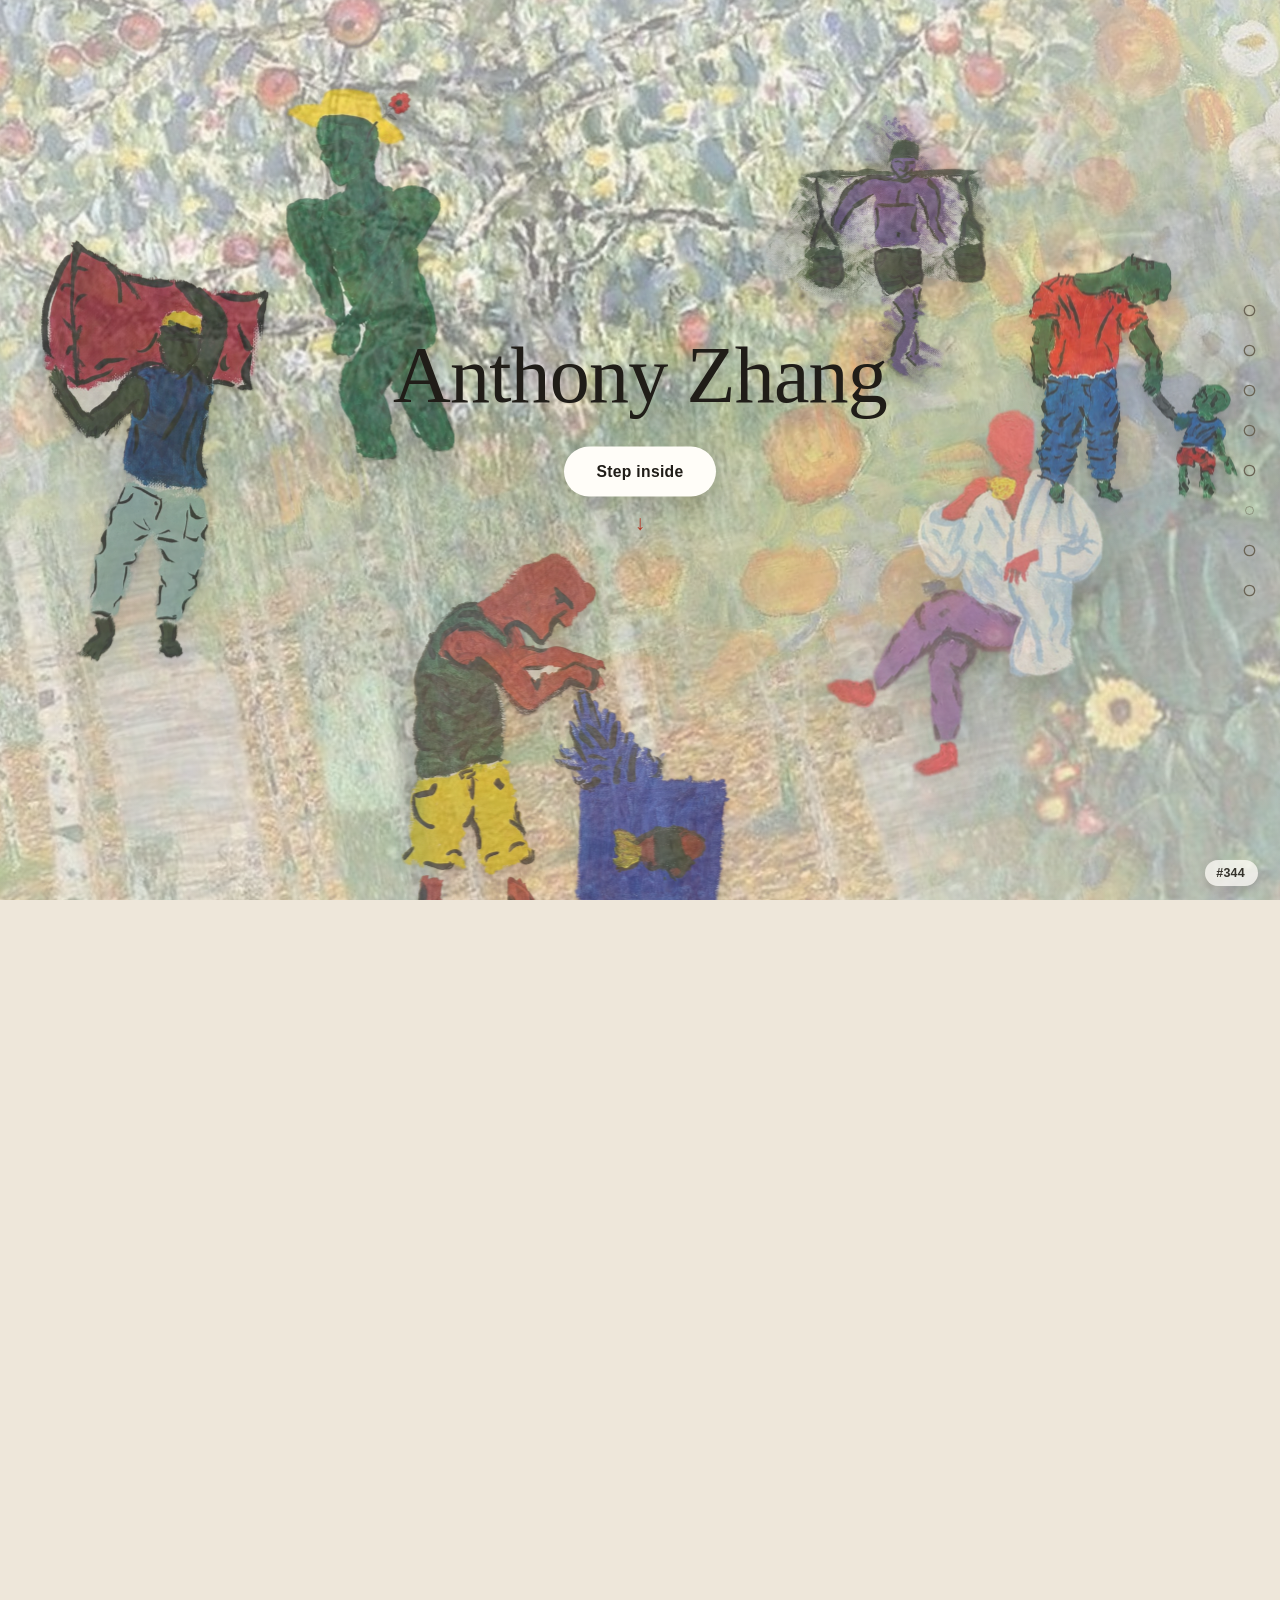
==== commit cc04f53a: "Add files via upload" ====
--- a/index.html
+++ b/index.html
@@ -1691,7 +1691,7 @@
       border-radius:28px; padding:1.5rem 1.4rem 1.5rem;
       box-shadow:0 18px 40px rgba(30,25,15,.2);
     }
-    .art-credit{ bottom:auto; top:54px; right:44px; font-size:.6rem; max-width:60vw; }
+    .art-credit{ bottom:auto; top:calc(10px + env(safe-area-inset-top,0px)); right:calc(12px + env(safe-area-inset-right,0px)); }
     .pattern-btn{ font-size:.72rem; padding:5px 11px 5px 9px; }
   }
 </style>
@@ -2474,13 +2474,14 @@
     });
 
     // ---- background: paper -> wall, plus dark gallery and white finale ----
-    var WALL_MAX = .62;                                   // how strong the pattern is (lower = fainter)
-    var wallStart = inIntro ? 1 : 1 - smoothstep(segLen * .5, segLen * .95, sp);
-    var wallEnd = inIntro ? 0 : smoothstep(finalStart - .05, finalStart + .03, sp);
-    var wallOp = Math.max(wallStart, wallEnd);
+    var WALL_MAX = 1;                                     // pattern strength (1 = full, lower = fainter)
+    var wallOp = 1;                                        // always on; the dark room simply covers it
+    var ri = sceneIndex('resume'), rl = inIntro ? -1 : (sp - ri * segLen) / segLen;
+    var resumeDim = rl >= 0 && rl <= 1 ? smoothstep(0, .25, rl) * (1 - smoothstep(.75, 1, rl)) : 0;   // a touch fainter behind the resume
+    wallOp = 1 - .22 * resumeDim;
     wall.style.opacity = (wallOp * WALL_MAX).toFixed(3);
     var drift2 = (inIntro ? 0 : sp) * -2.4;
-    var creditVis = wallOp * (1 - darkBackdropOpacity);
+    var creditVis = 1 - darkBackdropOpacity;
     artCredit.style.opacity = (creditVis * .9).toFixed(3);
     leafVis = creditVis;
     artCredit.style.pointerEvents = creditVis > .6 && patternShown ? 'auto' : 'none';
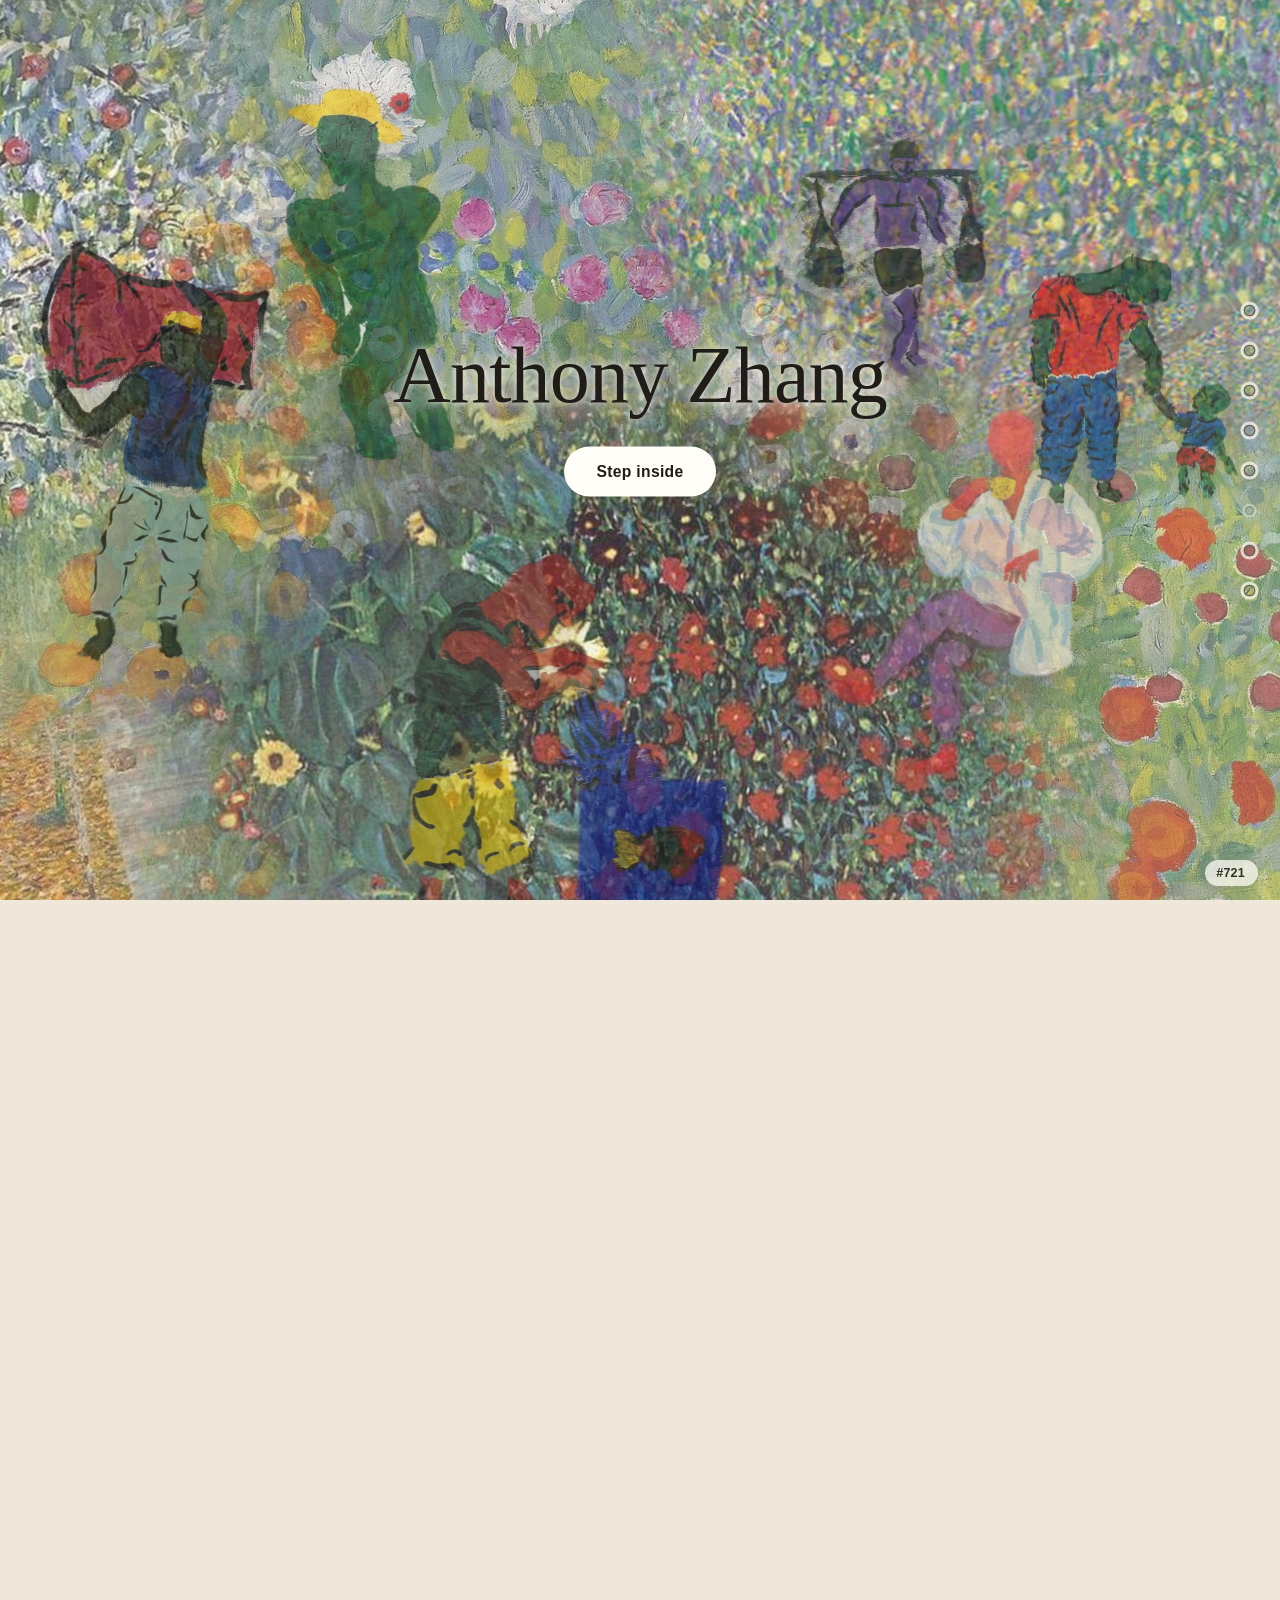
==== commit 93143237: "Add files via upload" ====
--- a/index.html
+++ b/index.html
@@ -106,7 +106,7 @@
     background-size:cover; background-position:center;
     will-change:opacity, transform;
   }
-  canvas.wall-art{ width:108%; height:108%; left:-4%; top:-4%; inset:auto; display:block; transition:opacity .28s ease; }
+  canvas.wall-art{ left:0; top:0; right:auto; bottom:auto; inset:auto; display:block; transition:opacity .28s ease; }
   .wall.is-gem::before{
     background:radial-gradient(ellipse at 50% 45%, rgba(250,247,240,0), rgba(250,247,240,.16) 80%), rgba(247,244,238,.05);
   }
@@ -117,8 +117,8 @@
   .wall::before{
     content:''; position:absolute; inset:0; z-index:1;
     background:
-      radial-gradient(ellipse at 50% 45%, rgba(250,247,240,.22), rgba(250,247,240,.48) 78%),
-      rgba(247,244,238,.28);
+      radial-gradient(ellipse at 50% 45%, rgba(250,247,240,.03), rgba(250,247,240,.14) 78%),
+      rgba(247,244,238,.04);          /* the veil: lower = more vivid paintings */
   }
   .wall::after{ display:none; }
   .white-overlay{
@@ -138,7 +138,7 @@
     z-index:5;
     pointer-events:none;
   }
-  .room-title h1{ font-size:clamp(2.6rem,7vw,5rem); }
+  .room-title h1{ font-size:clamp(2.6rem,7vw,5rem); text-shadow:0 0 22px rgba(250,247,240,.9), 0 0 6px rgba(250,247,240,.8); }
   .enter-btn{
     pointer-events:auto;
     display:inline-flex; align-items:center; justify-content:center;
@@ -256,6 +256,8 @@
   .cta.email:hover::after{ transform:none; }
 
   /* "Next: ..." cue -- a small, optional nudge, never required. */
+  .next-cue:not([data-tone="dark"]){ text-shadow:0 0 10px rgba(250,247,240,.95), 0 0 3px rgba(250,247,240,.9); }
+  .scene-nav-dot{ box-shadow:0 0 0 2.5px rgba(250,247,240,.75); }
   .next-cue{
     position:fixed;
     left:6vw; bottom:20px;
@@ -2040,6 +2042,8 @@
   // Ways in: ?pattern=1111, double-click (double-tap) the number and type one,
   // or just type 1111 on a keyboard.
   // =====================================================================
+  var WALL_NORMAL = .88, WALL_SPECIAL = .95, WALL_GEM = .95;   // how strong the pattern is (1 = full)
+  var wallMax = WALL_NORMAL;
   var BOARD_FILE = 'images/klimt-board';            // .jpg, .jpeg or .png all work
   var SUNFLOWER_FILE = 'images/klimt-the-sunflower';
   var GOLD = 222, BLUE_GEM = 661, SUNFLOWER = 1111;
@@ -2113,9 +2117,10 @@
     wctx.drawImage(c, 0, 0, cw, ch);
   }
   function drawSunflower(cw, ch){                 // the portrait painting, feathered into the wall
-    var tall = ch > cw, asp = sunImg.naturalWidth / sunImg.naturalHeight, h = ch * .94, w = h * asp;
-    if(tall){ w = cw * 1.4; h = w / asp; }
-    var x = cw * (tall ? .5 : .66) - w / 2, y = tall ? ch * .14 : (ch - h) / 2;
+    var vw = view.vw, vh = view.vh;
+    var tall = vh > vw, asp = sunImg.naturalWidth / sunImg.naturalHeight, h = vh * .94, w = h * asp;
+    if(tall){ w = vw * 1.4; h = w / asp; }
+    var x = vw * (tall ? .5 : .66) - w / 2, y = tall ? vh * .14 : (vh - h) / 2;
     var t = document.createElement('canvas'); t.width = Math.ceil(w); t.height = Math.ceil(h);
     var g = t.getContext('2d'); g.imageSmoothingQuality = 'high'; g.drawImage(sunImg, 0, 0, t.width, t.height);
     g.globalCompositeOperation = 'destination-in';
@@ -2139,34 +2144,60 @@
       wctx.restore();
     }
   }
+  // The wall is a fixed-size sheet of the pattern, pinned to the top-left and sized by the
+  // device (not the window). The pattern is a window onto the big board at a fixed scale, so
+  // resizing, or iOS growing and shrinking its address bar, only reveals more or less of it.
+  var view = null;
+  function makeView(n, tier){
+    var rnd = rng32(n * 2654435761 + 12345); rnd(); rnd();
+    var zoom = 1 + rnd() * .75, rot = (rnd() - .5) * 26 * Math.PI / 180, flip = rnd() < .5 ? -1 : 1;
+    var cxf = .2 + rnd() * .6, cyf = .2 + rnd() * .6;
+    if(tier.sun){ zoom = 1.05; rot = 0; flip = 1; cxf = .5; cyf = .5; }
+    view = { zoom: zoom, rot: rot, flip: flip, cxf: cxf, cyf: cyf, vw: innerWidth, vh: innerHeight, ox: null, oy: null };
+  }
+  function sheetSize(){        // sized by the device, so the iOS address bar growing or shrinking never changes it
+    return [Math.max(Math.round(innerWidth * 1.04), Math.min(screen.width || 0, 2600)), Math.max(Math.round(innerHeight * 1.06), Math.min(screen.height || 0, 2000))];
+  }
   function paintWall(){
     if(patternSeed < 0) return;
-    var cssW = wallArt.clientWidth || innerWidth * 1.08, cssH = wallArt.clientHeight || innerHeight * 1.08;
-    var cw = Math.max(2, Math.round(cssW)), ch = Math.max(2, Math.round(cssH));
-    wallArt.width = cw; wallArt.height = ch;
+    var sz = sheetSize(), cw = sz[0], ch = sz[1];
+    if(wallArt.width !== cw || wallArt.height !== ch){ wallArt.width = cw; wallArt.height = ch; }
+    wallArt.style.width = cw + 'px'; wallArt.style.height = ch + 'px';
+    wctx.clearRect(0, 0, cw, ch);
     var tier = patternTier(patternSeed);
     wall.classList.toggle('is-gem', !!tier.gem); document.body.classList.toggle('gem', !!tier.gem);
     if(tier.gem){ drawGem(cw, ch); return; }
     if(!mapCanvas) return;
-    var rnd = rng32(patternSeed * 2654435761 + 12345); rnd(); rnd();
-    var MW = mapCanvas.width, MH = mapCanvas.height;
-    var zoom = 1 + rnd() * .75, rot = (rnd() - .5) * 26 * Math.PI / 180, flip = rnd() < .5 ? -1 : 1;
-    if(tier.sun){ zoom = 1.05; rot = 0; flip = 1; }
-    var k = Math.max(cw / MW, ch / MH) * 1.32 * zoom;
-    var cs = Math.abs(Math.cos(rot)), sn = Math.abs(Math.sin(rot));
-    var hx = (cw * cs + ch * sn) / (2 * k), hy = (cw * sn + ch * cs) / (2 * k);
-    var fx = MW / 2, fy = MH / 2;
-    if(MW - 2 * hx > 0) fx = hx + rnd() * (MW - 2 * hx); else rnd();
-    if(MH - 2 * hy > 0) fy = hy + rnd() * (MH - 2 * hy); else rnd();
-    wctx.save(); wctx.imageSmoothingQuality = 'high';
-    wctx.translate(cw / 2, ch / 2); wctx.rotate(rot); wctx.scale(k * flip, k); wctx.translate(-fx, -fy);
+    if(!view) makeView(patternSeed, tier);
+    var MW = mapCanvas.width, MH = mapCanvas.height, rot = view.rot, cs = Math.cos(rot), sn = Math.sin(rot);
+    var k = Math.min(2.2, Math.max(.9 * view.zoom, 0));
+    // R(-rot) applied to the sheet's corners: how much of the board the sheet spans at scale k
+    function spans(kk){
+      var xs = [0, cw, 0, cw], ys = [0, 0, ch, ch], rx = [], ry = [];
+      for(var i = 0; i < 4; i++){ rx.push((cs * xs[i] + sn * ys[i]) / kk); ry.push((-sn * xs[i] + cs * ys[i]) / kk); }
+      return { minx: Math.min.apply(0, rx), maxx: Math.max.apply(0, rx), miny: Math.min.apply(0, ry), maxy: Math.max.apply(0, ry) };
+    }
+    var sp0 = spans(k), guard = 0;
+    while((sp0.maxx - sp0.minx > MW * .98 || sp0.maxy - sp0.miny > MH * .98) && guard++ < 60){ k *= 1.04; sp0 = spans(k); }
+    if(view.ox === null){                                              // first time: aim the viewport centre at the chosen spot
+      var px = view.vw / 2, py = view.vh / 2;
+      view.ox = view.cxf * MW - (cs * px + sn * py) / k;
+      view.oy = view.cyf * MH - (-sn * px + cs * py) / k;
+    }
+    var ox = Math.min(Math.max(view.ox, -sp0.minx), MW - sp0.maxx);   // keep the sheet inside the board
+    var oy = Math.min(Math.max(view.oy, -sp0.miny), MH - sp0.maxy);
+    wctx.save(); wctx.imageSmoothingEnabled = true; wctx.imageSmoothingQuality = 'high';
+    wctx.rotate(rot); wctx.scale(k, k); wctx.translate(-ox, -oy);
+    if(view.flip < 0){ wctx.translate(MW, 0); wctx.scale(-1, 1); }
     wctx.drawImage(mapCanvas, 0, 0); wctx.restore();
+    var rnd = rng32(patternSeed * 7919 + 99);
     if(tier.gold) drawGoldLeaf(cw, ch, rnd);
     if(tier.sun && sunImg) drawSunflower(cw, ch);
   }
   function setPattern(n){
-    patternSeed = n;
+    patternSeed = n; view = null;
     var tier = patternTier(n), btn = $('patternBtn');
+    wallMax = tier.gem ? WALL_GEM : (tier.gold || tier.sun) ? WALL_SPECIAL : WALL_NORMAL;
     $('patternLabel').textContent = '#' + n;
     btn.setAttribute('data-tier', tier.name);
     btn.setAttribute('aria-label', 'Pattern ' + n + (tier.name ? ', ' + tier.name : '') + '. Press to roll a new pattern.');
@@ -2261,7 +2292,7 @@
     else typed = '';
   });
   var rzT = 0;
-  window.addEventListener('resize', function(){ clearTimeout(rzT); rzT = setTimeout(paintWall, 200); });
+  window.addEventListener('resize', function(){ clearTimeout(rzT); rzT = setTimeout(function(){ if(innerWidth * 1.02 > wallArt.width || innerHeight * 1.04 > wallArt.height) paintWall(); }, 200); });
   var roomTitle = $('roomTitle');
   var galleryWrap = $('galleryWrap');
   var galleryPanel = $('cGallery');
@@ -2474,12 +2505,11 @@
     });
 
     // ---- background: paper -> wall, plus dark gallery and white finale ----
-    var WALL_MAX = 1;                                     // pattern strength (1 = full, lower = fainter)
     var wallOp = 1;                                        // always on; the dark room simply covers it
     var ri = sceneIndex('resume'), rl = inIntro ? -1 : (sp - ri * segLen) / segLen;
     var resumeDim = rl >= 0 && rl <= 1 ? smoothstep(0, .25, rl) * (1 - smoothstep(.75, 1, rl)) : 0;   // a touch fainter behind the resume
     wallOp = 1 - .22 * resumeDim;
-    wall.style.opacity = (wallOp * WALL_MAX).toFixed(3);
+    wall.style.opacity = (wallOp * wallMax).toFixed(3);
     var drift2 = (inIntro ? 0 : sp) * -2.4;
     var creditVis = 1 - darkBackdropOpacity;
     artCredit.style.opacity = (creditVis * .9).toFixed(3);
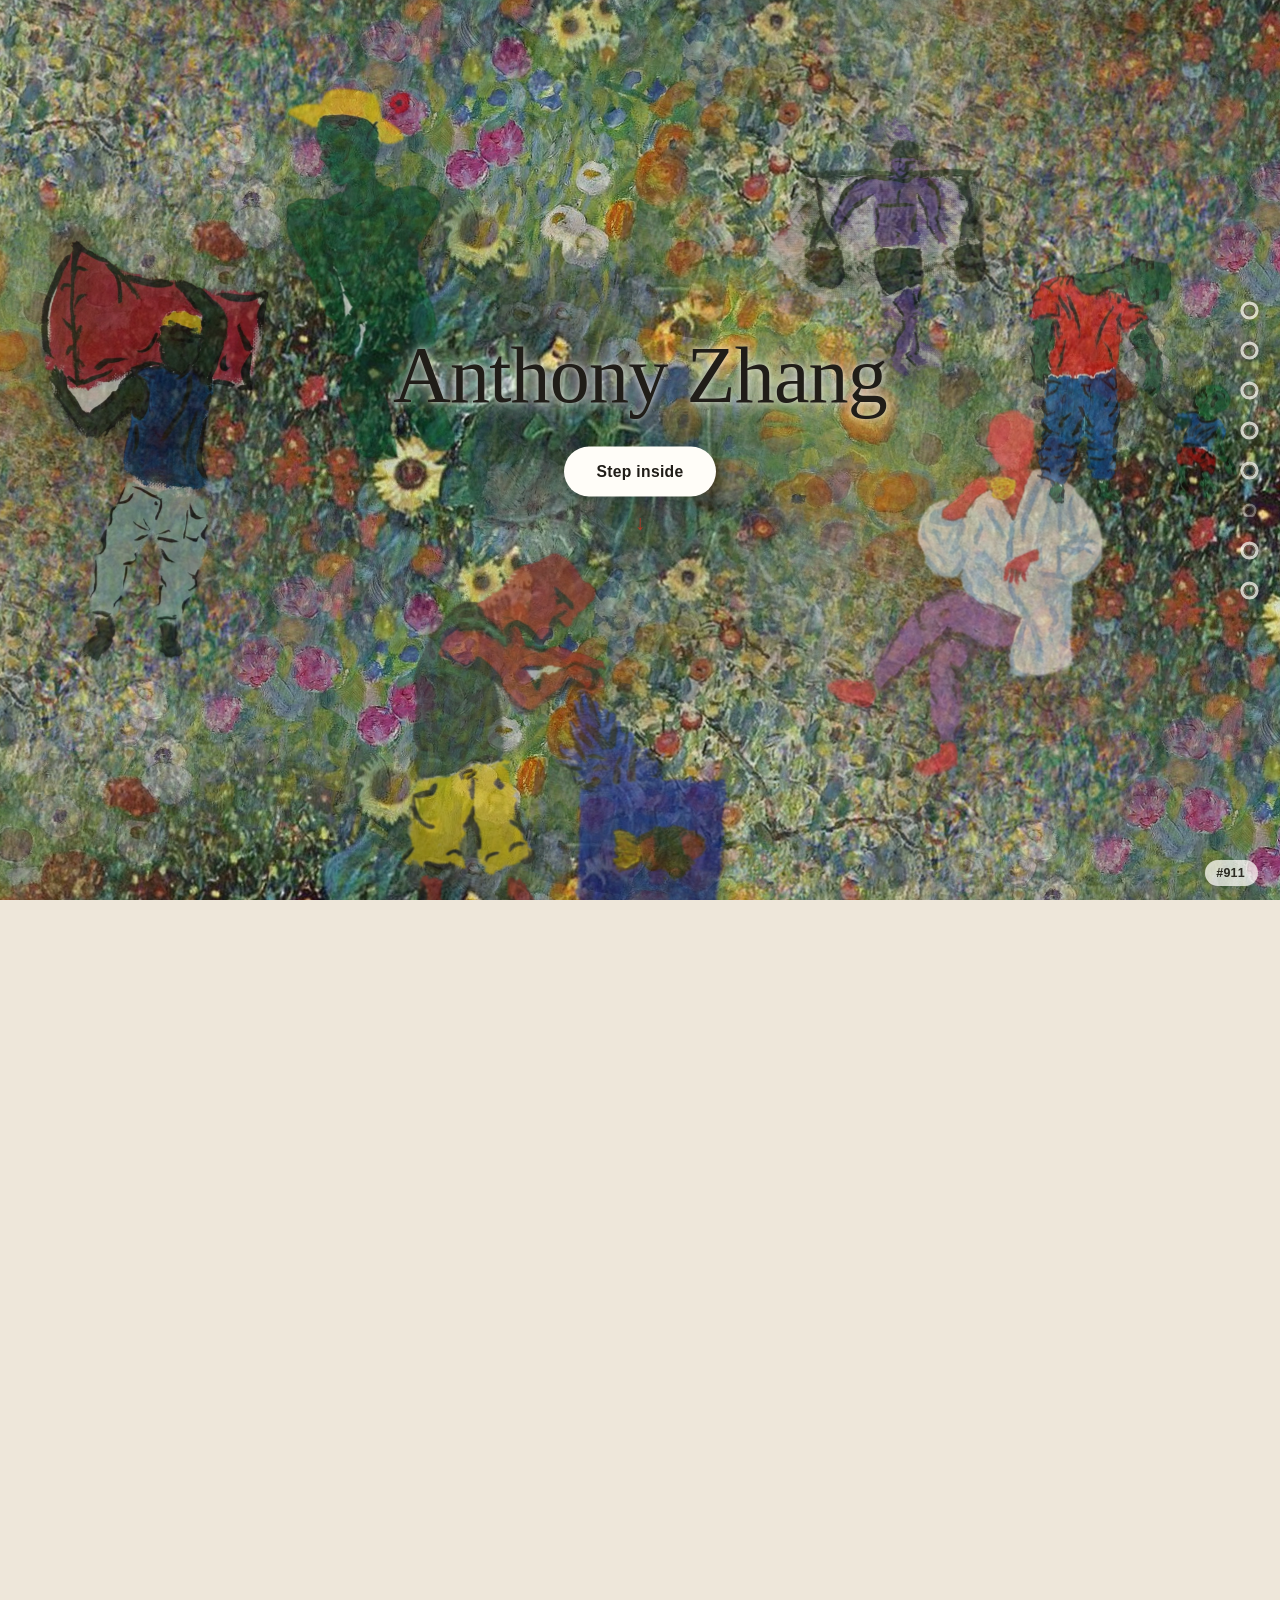
==== commit c8ffc999: "Add files via upload" ====
--- a/index.html
+++ b/index.html
@@ -107,19 +107,11 @@
     will-change:opacity, transform;
   }
   canvas.wall-art{ left:0; top:0; right:auto; bottom:auto; inset:auto; display:block; transition:opacity .28s ease; }
-  .wall.is-gem::before{
-    background:radial-gradient(ellipse at 50% 45%, rgba(250,247,240,0), rgba(250,247,240,.16) 80%), rgba(247,244,238,.05);
-  }
   .wall-sheen{ position:absolute; inset:0; z-index:2; opacity:0; pointer-events:none;
     background:linear-gradient(115deg, transparent 38%, rgba(255,255,255,.22) 50%, transparent 62%); background-size:260% 100%; }
   .wall-leaves{ position:absolute; inset:0; width:100%; height:100%; z-index:3; pointer-events:none; opacity:0; display:none; }
   .wall.is-gold .wall-leaves{ display:block; }
-  .wall::before{
-    content:''; position:absolute; inset:0; z-index:1;
-    background:
-      radial-gradient(ellipse at 50% 45%, rgba(250,247,240,.03), rgba(250,247,240,.14) 78%),
-      rgba(247,244,238,.04);          /* the veil: lower = more vivid paintings */
-  }
+  .wall::before{ display:none; }          /* no veil: the paintings show as they are */
   .wall::after{ display:none; }
   .white-overlay{
     position:absolute; inset:0;
@@ -600,9 +592,10 @@
     .gallery-controls{
       bottom:-56px;
       gap:22px;
-      padding:6px 12px;
-      background:rgba(18,18,16,.82);
-      border:1px solid rgba(255,255,255,.10);
+      padding:0;
+      background:none;
+      border:0;
+      box-shadow:none;
     }
   }
   @media (prefers-reduced-motion:reduce){
@@ -640,39 +633,13 @@
     background:rgba(12,11,9,0);
     transition:background-color .3s ease;
   }
-  /* Inspection window: once the painting is zoomed (or Explore mode is on) the view
-     gets a visible hairline frame and a dark plate, so whatever extends past it is
-     cropped by an obvious, intentional edge. */
-  .canvas3d-stage::after{
-    content:"";
-    position:absolute; inset:0;
-    z-index:2;
-    border:1px solid rgba(241,232,214,.34);
-    border-radius:3px;
-    box-shadow:inset 0 0 0 1px rgba(0,0,0,.4), inset 0 0 64px rgba(0,0,0,.5);
-    opacity:0;
-    pointer-events:none;
-    transition:opacity .3s ease;
-  }
-  .canvas3d-stage.is-zoomed::after,
-  .canvas3d-stage.is-exploring::after{ opacity:1; }
-  .canvas3d-stage.is-exploring::after{ border-color:rgba(240,184,170,.7); }
-  .canvas3d-stage.is-zoomed .canvas3d-view,
-  .canvas3d-stage.is-exploring .canvas3d-view{ background:rgba(12,11,9,.62); }
-  .canvas3d-zoomlabel{
-    position:absolute; top:10px; left:12px; z-index:3;
-    margin:0;
-    padding:3px 8px;
-    border-radius:2px;
-    background:rgba(12,11,9,.72);
-    color:#e6dccb;
-    font:500 .72rem 'IBM Plex Sans',sans-serif;
-    letter-spacing:.1em;
-    opacity:0;
-    pointer-events:none;
-    transition:opacity .3s ease;
-  }
-  .canvas3d-stage.is-zoomed .canvas3d-zoomlabel{ opacity:.9; }
+  /* Blank room: the painting floats on the page with nothing around it. When let go,
+     two cables lower from above and reel it back to its resting pose. */
+  .canvas3d-cables{
+    position:absolute; inset:0; width:100%; height:100%;
+    z-index:2; pointer-events:none;
+  }
+  .canvas3d-wrap .content-panel{ z-index:3; }
   .canvas3d-canvas{
     display:block;
     width:100%;
@@ -686,7 +653,6 @@
     -webkit-tap-highlight-color:transparent;
   }
   .canvas3d-stage.is-exploring .canvas3d-canvas{ touch-action:none; }
-  .canvas3d-stage.is-panmode .canvas3d-canvas{ cursor:move; }
   .canvas3d-canvas.is-grabbing{ cursor:grabbing; }
   .canvas3d-canvas:focus-visible{ outline:2px solid var(--brick); outline-offset:-3px; border-radius:2px; }
   /* Flat stand-in shown until WebGL is ready (or if it is unavailable). */
@@ -740,10 +706,7 @@
     text-transform:uppercase;
     cursor:pointer;
   }
-  .canvas3d-controls button.glyph{ font-size:1.15rem; letter-spacing:0; }
   .canvas3d-controls button:focus-visible{ outline:2px solid var(--brick); outline-offset:3px; }
-  .canvas3d-controls .canvas3d-pan{ display:none; }
-  .canvas3d-stage.is-zoomed .canvas3d-pan{ display:inline-block; }
   .canvas3d-controls .canvas3d-explore{ display:none; }
   .canvas3d-controls button[aria-pressed="true"]{ color:#f0b8aa; }
   @media (hover:none) and (pointer:coarse){
@@ -1683,9 +1646,10 @@
   .pattern-btn[data-tier="Blue Gem"] .pattern-dot{ background:#2f6bff; box-shadow:0 0 0 3px rgba(47,107,255,.3), 0 0 10px rgba(47,107,255,.7); }
   .pattern-btn{ touch-action:manipulation; }
   .pattern-input{ width:3.4em; border:0; outline:0; background:transparent; font:inherit; color:inherit; padding:0; text-align:center; border-bottom:1.5px solid currentColor; }
-  body.gem .scene-nav a{ color:#3a2f1a; }
-  body.gem .next-cue:not([data-tone="dark"]){ color:#2a2418; text-shadow:0 1px 8px rgba(255,240,200,.6); }
-  body.gem .art-credit{ color:#3a2f1a; }
+  body.gem .scene-nav a{ color:#eaf0ff; }
+  body.gem .scene-nav-dot{ box-shadow:0 0 0 2.5px rgba(10,24,90,.45); }
+  body.gem .next-cue:not([data-tone="dark"]){ color:#fffdf8; text-shadow:0 1px 8px rgba(8,20,80,.7), 0 0 3px rgba(8,20,80,.6); }
+  body.gem .art-credit{ color:#e6edff; }
   @media (max-width:600px),
          (max-width:900px) and (hover:none) and (pointer:coarse) and (orientation:portrait){
     .content-panel{
@@ -1793,19 +1757,15 @@
         <span class="meta-line">Painting on canvas</span>
       </div>
       <div class="canvas3d-stage" id="canvas3dStage" role="group"
-           aria-label="Interactive 3D painting. Drag to turn it, scroll or pinch to zoom toward a spot."
+           aria-label="Interactive 3D painting. Drag to turn it. Let go and it hangs back into place."
            data-src="images/canvas-painting.jpg"
            data-alt="Acrylic painting of tumbling, dancing figures in blue, red, yellow and green on a white canvas, shown as a three-dimensional object">
         <div class="canvas3d-view" id="canvas3dView"></div>
         <img class="canvas3d-fallback" src="images/canvas-painting.jpg" width="1941" height="2610" alt="Acrylic painting of tumbling, dancing figures in blue, red, yellow and green on a white canvas">
-        <p class="canvas3d-hint" aria-hidden="true"><span class="hint-pointer">Drag to turn · Scroll to zoom</span><span class="hint-touch">Tap Explore to turn and zoom</span><span class="hint-explore">Drag to turn · Pinch to zoom · Two fingers to move</span></p>
-        <p class="canvas3d-zoomlabel" id="canvas3dZoomLabel" aria-hidden="true">1.0&times;</p>
+        <p class="canvas3d-hint" aria-hidden="true"><span class="hint-pointer">Drag to turn it · Let go and it hangs back</span><span class="hint-touch">Tap Explore to turn it freely</span><span class="hint-explore">Drag to turn and tilt · Tap Done to scroll again</span></p>
         <div class="canvas3d-controls" role="group" aria-label="3D view controls">
-          <button type="button" class="glyph" id="canvas3dZoomOut" aria-label="Zoom out">&minus;</button>
-          <button type="button" class="glyph" id="canvas3dZoomIn" aria-label="Zoom in">+</button>
           <button type="button" id="canvas3dReset" aria-label="Reset view">Reset</button>
-          <button type="button" class="canvas3d-pan" id="canvas3dPan" aria-pressed="false" aria-label="Move mode: dragging moves the zoomed view instead of turning the canvas">Move</button>
-          <button type="button" class="canvas3d-explore" id="canvas3dExplore" aria-pressed="false" aria-label="Explore in 3D: one finger turns, pinch zooms, two fingers move. Press Done to scroll the page again.">Explore</button>
+          <button type="button" class="canvas3d-explore" id="canvas3dExplore" aria-pressed="false" aria-label="Explore in 3D: one finger turns and tilts the painting. Press Done to scroll the page again.">Explore</button>
         </div>
       </div>
     </div>
@@ -2042,7 +2002,7 @@
   // Ways in: ?pattern=1111, double-click (double-tap) the number and type one,
   // or just type 1111 on a keyboard.
   // =====================================================================
-  var WALL_NORMAL = .88, WALL_SPECIAL = .95, WALL_GEM = .95;   // how strong the pattern is (1 = full)
+  var WALL_NORMAL = 1, WALL_SPECIAL = 1, WALL_GEM = 1;   // how strong the pattern is (1 = full)
   var wallMax = WALL_NORMAL;
   var BOARD_FILE = 'images/klimt-board';            // .jpg, .jpeg or .png all work
   var SUNFLOWER_FILE = 'images/klimt-the-sunflower';
@@ -2067,15 +2027,32 @@
     }
     return tryAt(0);
   }
+  // Make any board repeat without a visible seam: blend it with a copy shifted by half in each direction.
+  function makeSeamless(src){
+    function pass(c, horizontal){
+      var W = c.width, H = c.height, out = document.createElement('canvas'); out.width = W; out.height = H;
+      var g = out.getContext('2d');
+      if(horizontal){ g.drawImage(c, W / 2, 0); g.drawImage(c, -W / 2, 0); } else { g.drawImage(c, 0, H / 2); g.drawImage(c, 0, -H / 2); }   // shifted copy, wrapped around
+      var t = document.createElement('canvas'); t.width = W; t.height = H;
+      var tg = t.getContext('2d'); tg.drawImage(c, 0, 0);
+      tg.globalCompositeOperation = 'destination-in';
+      var gr = horizontal ? tg.createLinearGradient(0, 0, W, 0) : tg.createLinearGradient(0, 0, 0, H);
+      for(var i = 0; i <= 16; i++){ var u = i / 16, a = Math.pow(Math.sin(Math.PI * u), 2); gr.addColorStop(u, 'rgba(0,0,0,' + a.toFixed(3) + ')'); }
+      tg.fillStyle = gr; tg.fillRect(0, 0, W, H);
+      g.drawImage(t, 0, 0);
+      return out;
+    }
+    return pass(pass(src, true), false);
+  }
   function loadArt(){
     return Promise.all([loadImg(BOARD_FILE), loadImg(SUNFLOWER_FILE)]).then(function(r){
-      if(r[0]){ var c = document.createElement('canvas'); c.width = r[0].naturalWidth; c.height = r[0].naturalHeight; c.getContext('2d').drawImage(r[0], 0, 0); mapCanvas = c; }
+      if(r[0]){ var c = document.createElement('canvas'); c.width = r[0].naturalWidth; c.height = r[0].naturalHeight; c.getContext('2d').drawImage(r[0], 0, 0); mapCanvas = makeSeamless(c); }
       sunImg = r[1];
     });
   }
   // case-hardened blue gem: grey-olive steel with gold-brown halos, dark purple rims and blotchy blue islands
-  function drawGem(cw, ch){
-    var gh = 400, gw = Math.max(400, Math.round(gh * cw / ch)), c = document.createElement('canvas'); c.width = gw; c.height = gh;
+  function makeGemBoard(){
+    var gh = 400, gw = 640, c = document.createElement('canvas'); c.width = gw; c.height = gh;
     var g = c.getContext('2d'), im = g.createImageData(gw, gh), d = im.data;
     function h(x, y){ var n = Math.sin(x * 127.1 + y * 311.7) * 43758.5453; return n - Math.floor(n); }
     function vn(x, y){ var xi = Math.floor(x), yi = Math.floor(y), xf = x - xi, yf = y - yi, u = xf * xf * (3 - 2 * xf), v = yf * yf * (3 - 2 * yf);
@@ -2085,75 +2062,78 @@
     function sm(a, b, x){ var t = Math.max(0, Math.min(1, (x - a) / (b - a))); return t * t * (3 - 2 * t); }
     var steel = [184, 156, 92], steel2 = [220, 196, 124], brown = [190, 128, 56], gold = [236, 196, 100], cream = [248, 232, 176],
         purple = [92, 52, 150], navy = [40, 64, 176], royal = [60, 128, 240], sky = [110, 188, 255], pale = [170, 218, 255], wear = [150, 170, 196];
-    var S = 8.4;
+    var S = 6.2;
     for(var py = 0; py < gh; py++) for(var px = 0; px < gw; px++){
       var x = px / gh * S, y = py / gh * S;
       var wx = fbm(x * .9 + 3.1, y * .9 + 1.7, 3), wy = fbm(x * .9 + 8.4, y * .9 + 5.2, 3);
-      var f = fbm(x * .8 + wx * 1.5, y * .8 + wy * 1.5, 5);              // blotch field
-      var e = f - .565;                                                       // e > 0 : inside a blue island
-      var base = mix(steel, steel2, fbm(x * 3 + 9, y * 3 + 2, 3) * 1.6 - .3);
-      base = mix(base, brown, sm(.42, .56, fbm(x * 1.3 + 20, y * 1.3, 3)) * .3);
-      base = mix(base, purple, sm(.56, .7, fbm(x * 2.6 + 70, y * 2.6 + 15, 3)) * .5);                  // purple blotches in the gold
-      var col = base;
-      var halo = sm(-.05, -.01, e);                                         // gold-brown glow just outside
-      col = mix(col, brown, halo * .85);
-      col = mix(col, gold, sm(-.022, -.004, e) * .75);
-      var hl = sm(.52, .7, fbm(x * 2.2 + 40, y * 2.2 + 7, 3));                                             // pale gold highlights on some edges
-      col = mix(col, cream, hl * sm(-.025, -.008, e) * (1 - sm(0, .01, e)) * .9);
-      var inside = sm(-.004, .012, e);
+      var f = fbm(x * .8 + wx * 1.5, y * .8 + wy * 1.5, 5);              // same blotch field as the skin, but we only keep the blue
+      var e = (f - .30) * .5;                                                // 0 at the dark rims, rising into the bright centres
       var mott = fbm(x * 6 + 60, y * 6 + 30, 4);                              // mottling inside the blue
-      var blue = mix(navy, royal, sm(.0, .05, e) + (mott - .5) * 1.1);
-      blue = mix(blue, sky, sm(.04, .13, e) * .75 + (mott - .5) * .45);
-      blue = mix(blue, pale, sm(.12, .2, e) * .4);
-      var rim = 1 - sm(.0, .025, e);                                           // dark purple rim
-      blue = mix(blue, purple, rim * .85 * (.5 + mott * .6));
-      col = mix(col, blue, inside);
-      var sp = fbm(x * 14 + 5, y * 14 + 90, 2);                               // tiny blue flecks in the steel
-      if(e < -.02 && sp > .66) col = mix(col, wear, Math.min(.8, (sp - .66) * 5));   // pale grey-blue wear
+      var col = mix(navy, royal, sm(.0, .07, e) + (mott - .5) * 1.1);
+      col = mix(col, sky, sm(.05, .15, e) * .8 + (mott - .5) * .45);
+      col = mix(col, pale, sm(.13, .22, e) * .45);
+      var vein = 1 - sm(0, .03, Math.abs(f - .44));                           // dark purple veins where the islands meet
+      col = mix(col, purple, vein * .8 * (.5 + mott * .6));
+      var glint = sm(.74, .9, fbm(x * 9 + 11, y * 9 + 70, 3));                // a few pale glints
+      col = mix(col, pale, glint * .35);
       var k = (py * gw + px) * 4; d[k] = col[0]; d[k+1] = col[1]; d[k+2] = col[2]; d[k+3] = 255;
     }
     g.putImageData(im, 0, 0);
-    wctx.imageSmoothingEnabled = true; wctx.imageSmoothingQuality = 'high';
-    wctx.drawImage(c, 0, 0, cw, ch);
-  }
-  function drawSunflower(cw, ch){                 // the portrait painting, feathered into the wall
-    var vw = view.vw, vh = view.vh;
-    var tall = vh > vw, asp = sunImg.naturalWidth / sunImg.naturalHeight, h = vh * .94, w = h * asp;
-    if(tall){ w = vw * 1.4; h = w / asp; }
-    var x = vw * (tall ? .5 : .66) - w / 2, y = tall ? vh * .14 : (vh - h) / 2;
+    var out = document.createElement('canvas'); out.width = 1600; out.height = 1000;
+    var og = out.getContext('2d'); og.imageSmoothingQuality = 'high'; og.drawImage(c, 0, 0, 1600, 1000);
+    return makeSeamless(out);
+  }
+  // ---- the repeating "board" for each kind of pattern (mirrored at the edges, so it can travel forever) ----
+  function cloneBoard(){ var c = document.createElement('canvas'); c.width = mapCanvas.width; c.height = mapCanvas.height; c.getContext('2d').drawImage(mapCanvas, 0, 0); return c; }
+  var gemBoard = null, goldBoard = null;
+  function makeGoldBoard(){                       // warm wash plus a scatter of small gold-leaf flecks
+    var c = cloneBoard(), g = c.getContext('2d'), rnd = rng32(222 * 7919 + 99), W = c.width, H = c.height;
+    g.globalCompositeOperation = 'soft-light'; g.fillStyle = 'rgba(232,184,64,.7)'; g.fillRect(0, 0, W, H);
+    g.globalCompositeOperation = 'source-over';
+    var n = Math.round(W * H / 5200);
+    for(var i = 0; i < n; i++){
+      var px = rnd() * W, py = rnd() * H, sz = 3 + rnd() * 9, a = .22 + rnd() * .4;
+      g.save(); g.translate(px, py); g.rotate(rnd() * Math.PI);
+      g.fillStyle = 'rgba(' + (214 + (rnd() * 30 | 0)) + ',' + (165 + (rnd() * 30 | 0)) + ',' + (50 + (rnd() * 30 | 0)) + ',' + a.toFixed(2) + ')';
+      g.fillRect(-sz / 2, -sz / 2, sz, sz * (.5 + rnd() * .5));
+      g.restore();
+    }
+    return c;
+  }
+  function makeSunBoard(v){                       // the portrait painting, feathered into the board where the opening window sits
+    var c = cloneBoard(), g = c.getContext('2d'), asp = sunImg.naturalWidth / sunImg.naturalHeight;
+    var winW = v.vw / v.k, winH = v.vh / v.k, tall = v.vh > v.vw, w, h, cx, cy;
+    if(tall){ w = winW * 1.4; h = w / asp; cx = v.cx; cy = v.cy + (.14 * winH + h / 2 - winH / 2); }
+    else { h = winH * .94; w = h * asp; cx = v.cx + .16 * winW; cy = v.cy; }
     var t = document.createElement('canvas'); t.width = Math.ceil(w); t.height = Math.ceil(h);
-    var g = t.getContext('2d'); g.imageSmoothingQuality = 'high'; g.drawImage(sunImg, 0, 0, t.width, t.height);
-    g.globalCompositeOperation = 'destination-in';
-    var gx = g.createLinearGradient(0, 0, t.width, 0), f = .14;
+    var tg = t.getContext('2d'); tg.imageSmoothingQuality = 'high'; tg.drawImage(sunImg, 0, 0, t.width, t.height);
+    tg.globalCompositeOperation = 'destination-in';
+    var gx = tg.createLinearGradient(0, 0, t.width, 0), f = .14;
     gx.addColorStop(0, 'rgba(0,0,0,0)'); gx.addColorStop(f, 'rgba(0,0,0,1)'); gx.addColorStop(1 - f, 'rgba(0,0,0,1)'); gx.addColorStop(1, 'rgba(0,0,0,0)');
-    g.fillStyle = gx; g.fillRect(0, 0, t.width, t.height);
-    var gy = g.createLinearGradient(0, 0, 0, t.height);
+    tg.fillStyle = gx; tg.fillRect(0, 0, t.width, t.height);
+    var gy = tg.createLinearGradient(0, 0, 0, t.height);
     gy.addColorStop(0, 'rgba(0,0,0,0)'); gy.addColorStop(.08, 'rgba(0,0,0,1)'); gy.addColorStop(.92, 'rgba(0,0,0,1)'); gy.addColorStop(1, 'rgba(0,0,0,0)');
-    g.fillStyle = gy; g.fillRect(0, 0, t.width, t.height);
-    wctx.drawImage(t, x, y);
-  }
-  function drawGoldLeaf(cw, ch, rnd){             // warm wash plus a scatter of small gold-leaf flecks
-    wctx.globalCompositeOperation = 'soft-light'; wctx.fillStyle = 'rgba(232,184,64,.7)'; wctx.fillRect(0, 0, cw, ch);
-    wctx.globalCompositeOperation = 'source-over';
-    var n = Math.round(cw * ch / 5200);
-    for(var i = 0; i < n; i++){
-      var px = rnd() * cw, py = rnd() * ch, sz = 3 + rnd() * 9, a = .22 + rnd() * .4;
-      wctx.save(); wctx.translate(px, py); wctx.rotate(rnd() * Math.PI);
-      wctx.fillStyle = 'rgba(' + (214 + (rnd() * 30 | 0)) + ',' + (165 + (rnd() * 30 | 0)) + ',' + (50 + (rnd() * 30 | 0)) + ',' + a.toFixed(2) + ')';
-      wctx.fillRect(-sz / 2, -sz / 2, sz, sz * (.5 + rnd() * .5));
-      wctx.restore();
-    }
-  }
-  // The wall is a fixed-size sheet of the pattern, pinned to the top-left and sized by the
-  // device (not the window). The pattern is a window onto the big board at a fixed scale, so
-  // resizing, or iOS growing and shrinking its address bar, only reveals more or less of it.
-  var view = null;
+    tg.fillStyle = gy; tg.fillRect(0, 0, t.width, t.height);
+    g.drawImage(t, cx - w / 2, cy - h / 2);
+    return c;
+  }
+
+  // The wall is a fixed-size sheet pinned to the top-left and sized by the device (not the window),
+  // so resizing, or iOS growing and shrinking its address bar, only reveals more or less of the
+  // pattern. It is a window onto the board at a fixed scale, and scrolling slides the window
+  // across the board (the board repeats seamlessly, so it never runs out).
+  var view = null, panP = 0, lastPan = -99999, paintQueued = false;
   function makeView(n, tier){
     var rnd = rng32(n * 2654435761 + 12345); rnd(); rnd();
-    var zoom = 1 + rnd() * .75, rot = (rnd() - .5) * 26 * Math.PI / 180, flip = rnd() < .5 ? -1 : 1;
-    var cxf = .2 + rnd() * .6, cyf = .2 + rnd() * .6;
-    if(tier.sun){ zoom = 1.05; rot = 0; flip = 1; cxf = .5; cyf = .5; }
-    view = { zoom: zoom, rot: rot, flip: flip, cxf: cxf, cyf: cyf, vw: innerWidth, vh: innerHeight, ox: null, oy: null };
+    rnd(); var zoom = 1, rot = (rnd() - .5) * 26 * Math.PI / 180;      // one fixed scale, so petals are the same size in every pattern
+    var board = tier.gem ? (gemBoard || (gemBoard = makeGemBoard())) : tier.gold ? (goldBoard || (goldBoard = makeGoldBoard())) : mapCanvas;
+    var MW = board.width, MH = board.height;
+    var cx = rnd() * 2 * MW, cy = rnd() * 2 * MH;                     // anywhere on the 2x2 mirrored board
+    if(tier.sun){ zoom = 1; rot = 0; cx = MW / 2; cy = MH / 2; }
+    var k = .9 * zoom, cs = Math.cos(rot), sn = Math.sin(rot), px = innerWidth / 2, py = innerHeight / 2;
+    view = { board: board, k: k, rot: rot, cx: cx, cy: cy, vw: innerWidth, vh: innerHeight, travel: 3.4 * innerHeight,
+             ox: cx - (cs * px + sn * py) / k, oy: cy - (-sn * px + cs * py) / k };
+    if(tier.sun && sunImg) view.board = makeSunBoard(view);
   }
   function sheetSize(){        // sized by the device, so the iOS address bar growing or shrinking never changes it
     return [Math.max(Math.round(innerWidth * 1.04), Math.min(screen.width || 0, 2600)), Math.max(Math.round(innerHeight * 1.06), Math.min(screen.height || 0, 2000))];
@@ -2163,36 +2143,30 @@
     var sz = sheetSize(), cw = sz[0], ch = sz[1];
     if(wallArt.width !== cw || wallArt.height !== ch){ wallArt.width = cw; wallArt.height = ch; }
     wallArt.style.width = cw + 'px'; wallArt.style.height = ch + 'px';
-    wctx.clearRect(0, 0, cw, ch);
     var tier = patternTier(patternSeed);
     wall.classList.toggle('is-gem', !!tier.gem); document.body.classList.toggle('gem', !!tier.gem);
-    if(tier.gem){ drawGem(cw, ch); return; }
-    if(!mapCanvas) return;
+    wctx.setTransform(1, 0, 0, 1, 0, 0); wctx.clearRect(0, 0, cw, ch);
+    if(!tier.gem && !mapCanvas) return;
     if(!view) makeView(patternSeed, tier);
-    var MW = mapCanvas.width, MH = mapCanvas.height, rot = view.rot, cs = Math.cos(rot), sn = Math.sin(rot);
-    var k = Math.min(2.2, Math.max(.9 * view.zoom, 0));
-    // R(-rot) applied to the sheet's corners: how much of the board the sheet spans at scale k
-    function spans(kk){
-      var xs = [0, cw, 0, cw], ys = [0, 0, ch, ch], rx = [], ry = [];
-      for(var i = 0; i < 4; i++){ rx.push((cs * xs[i] + sn * ys[i]) / kk); ry.push((-sn * xs[i] + cs * ys[i]) / kk); }
-      return { minx: Math.min.apply(0, rx), maxx: Math.max.apply(0, rx), miny: Math.min.apply(0, ry), maxy: Math.max.apply(0, ry) };
-    }
-    var sp0 = spans(k), guard = 0;
-    while((sp0.maxx - sp0.minx > MW * .98 || sp0.maxy - sp0.miny > MH * .98) && guard++ < 60){ k *= 1.04; sp0 = spans(k); }
-    if(view.ox === null){                                              // first time: aim the viewport centre at the chosen spot
-      var px = view.vw / 2, py = view.vh / 2;
-      view.ox = view.cxf * MW - (cs * px + sn * py) / k;
-      view.oy = view.cyf * MH - (-sn * px + cs * py) / k;
-    }
-    var ox = Math.min(Math.max(view.ox, -sp0.minx), MW - sp0.maxx);   // keep the sheet inside the board
-    var oy = Math.min(Math.max(view.oy, -sp0.miny), MH - sp0.maxy);
+    var b = view.board, MW = b.width, MH = b.height, k = view.k, rot = view.rot, cs = Math.cos(rot), sn = Math.sin(rot);
+    var d = panP * view.travel, ox = view.ox + sn * d / k, oy = view.oy + cs * d / k;
+    var bx = [], by = [], xs = [0, cw, 0, cw], ys = [0, 0, ch, ch];
+    for(var i = 0; i < 4; i++){ bx.push(ox + (cs * xs[i] + sn * ys[i]) / k); by.push(oy + (-sn * xs[i] + cs * ys[i]) / k); }
+    var x0 = Math.floor(Math.min.apply(0, bx) / MW), x1 = Math.floor(Math.max.apply(0, bx) / MW);
+    var y0 = Math.floor(Math.min.apply(0, by) / MH), y1 = Math.floor(Math.max.apply(0, by) / MH);
     wctx.save(); wctx.imageSmoothingEnabled = true; wctx.imageSmoothingQuality = 'high';
     wctx.rotate(rot); wctx.scale(k, k); wctx.translate(-ox, -oy);
-    if(view.flip < 0){ wctx.translate(MW, 0); wctx.scale(-1, 1); }
-    wctx.drawImage(mapCanvas, 0, 0); wctx.restore();
-    var rnd = rng32(patternSeed * 7919 + 99);
-    if(tier.gold) drawGoldLeaf(cw, ch, rnd);
-    if(tier.sun && sunImg) drawSunflower(cw, ch);
+    for(var ix = x0; ix <= x1; ix++) for(var iy = y0; iy <= y1; iy++){
+      wctx.save(); wctx.translate(ix * MW, iy * MH);
+      wctx.drawImage(b, 0, 0, MW, MH, -.75, -.75, MW + 1.5, MH + 1.5);
+      wctx.restore();
+    }
+    wctx.restore();
+  }
+  function setPan(P){                              // scrolling slides the window across the pattern
+    panP = P;
+    var d = view ? Math.round(P * view.travel) : 0;
+    if(d !== lastPan){ lastPan = d; if(!paintQueued){ paintQueued = true; requestAnimationFrame(function(){ paintQueued = false; paintWall(); }); } }
   }
   function setPattern(n){
     patternSeed = n; view = null;
@@ -2351,21 +2325,22 @@
   nextCue.addEventListener('click', function(){ if(cueIndex >= 0 && cueIndex < LAST) scrollToSceneIndex(cueIndex + 1, true); });
 
   // ---- Envelopes: how a figure and its card arrive, hold, and leave ----
+  var focusS = 1, focusY = 0;   // how big (and how high) a figure sits once it has moved to the centre
   function figureEnvelope(x, room, focusX, o0){
     var scale, opacity, tx, ty;
     if(x < 0.24){
       var t = smoothstep(0,0.24,x);
-      scale = lerp(room.s, 1, t);
+      scale = lerp(room.s, focusS, t);
       opacity = lerp(o0, 1, t);
       tx = lerp(room.x, focusX, t);
-      ty = lerp(room.y, 0, t);
+      ty = lerp(room.y, focusY, t);
     } else if(x < 0.78){
-      scale = 1; opacity = 1; tx = focusX; ty = 0;
+      scale = focusS; opacity = 1; tx = focusX; ty = focusY;
     } else {
       var t2 = (x-0.78)/0.22;
-      scale = lerp(1, 1.3, t2);
+      scale = lerp(focusS, focusS * 1.3, t2);
       opacity = lerp(1, 0, t2);
-      tx = focusX; ty = 0;
+      tx = focusX; ty = focusY;
     }
     return {scale:scale, opacity:opacity, tx:tx, ty:ty};
   }
@@ -2378,10 +2353,10 @@
   function finalEnvelope(x, room, focusX){
     var t = smoothstep(0,1,x);
     return {
-      scale:lerp(room.s,1,t),
+      scale:lerp(room.s,focusS,t),
       opacity:lerp(PREVIEW_OPACITY,1,t),
       tx:lerp(room.x,focusX,t),
-      ty:lerp(room.y,0,t),
+      ty:lerp(room.y,focusY,t),
       card:smoothstep(.08,.88,x)
     };
   }
@@ -2398,6 +2373,8 @@
     var isMobile = mqPhone.matches || mqTouchPortrait.matches;
     var isCompact = !isMobile && mqCompact.matches;
     var FOCUS_X = isMobile ? FOCUS_X_MOBILE : (isCompact ? FOCUS_X_COMPACT : FOCUS_X_DESKTOP);
+    focusS = isMobile ? 1.55 : (isCompact ? 1.2 : 1.15);      // figures grow a good deal more when they reach the middle
+    focusY = isMobile ? -6 : 0;
     function roomOf(f){ return isMobile ? f.roomMobile : (isCompact ? f.roomCompact : f.room); }
 
     var activeIndex = inIntro ? -1 : Math.min(LAST, Math.floor(sp / segLen));
@@ -2475,7 +2452,7 @@
 
       if(reducedNow){
         var isActive = !inIntro && i >= 0 && z === 40;
-        el_set(f.el, 'translate(-50%,-50%) scale(' + (isActive?1:room.s) + ')', opacity * roomVisibility, SHADOW);
+        el_set(f.el, 'translate(-50%,-50%) scale(' + (isActive?focusS:room.s) + ')', opacity * roomVisibility, SHADOW);
       } else {
         el_set(f.el, 'translate(-50%,-50%) translate(' + tx.toFixed(2) + 'vw,' + ty.toFixed(2) + 'vh) scale(' + scale.toFixed(3) + ')',
                opacity * roomVisibility, (blur>0.05 ? 'blur('+blur.toFixed(2)+'px) ' : '') + SHADOW);
@@ -2510,12 +2487,12 @@
     var resumeDim = rl >= 0 && rl <= 1 ? smoothstep(0, .25, rl) * (1 - smoothstep(.75, 1, rl)) : 0;   // a touch fainter behind the resume
     wallOp = 1 - .22 * resumeDim;
     wall.style.opacity = (wallOp * wallMax).toFixed(3);
-    var drift2 = (inIntro ? 0 : sp) * -2.4;
+    var panTarget = inIntro ? ip * .1 : .1 + .9 * sp;
     var creditVis = 1 - darkBackdropOpacity;
     artCredit.style.opacity = (creditVis * .9).toFixed(3);
     leafVis = creditVis;
     artCredit.style.pointerEvents = creditVis > .6 && patternShown ? 'auto' : 'none';
-    wallArt.style.transform = 'translate3d(0,' + drift2.toFixed(2) + 'vh,0)';
+    if(creditVis > .02) setPan(panTarget);
     fishPortal.style.opacity = 0;
     portalWash.style.opacity = 0;
     galleryBackdrop.style.opacity = darkBackdropOpacity;
@@ -2647,6 +2624,7 @@
   var lastInput = 0;
   var pendingAnnouncement = false;
   var touchStart = null;
+  var wheelAcc = 0, wheelStepAt = 0;
 
   galleryWorks.forEach(function(work,index){
     var button = document.createElement('button');
@@ -2819,12 +2797,32 @@
   // Wheel/trackpad input adds velocity to a continuous reel. The artwork can
   // stop between slots while moving, coast across several works after a fast
   // gesture, then spring to the nearest page when momentum runs out.
-  galleryStage.addEventListener('wheel', function(e){
+  galleryWrap.addEventListener('wheel', function(e){
     if(!galleryWrap.classList.contains('interactive')) return;
-    // Only a sideways gesture (trackpad swipe or Shift + wheel) browses the reel.
-    // A plain vertical scroll always goes on to move the page.
     var sideways = Math.abs(e.deltaX) > Math.abs(e.deltaY);
-    if(!sideways && !e.shiftKey) return;
+    var now = performance.now();
+    if(!sideways && !e.shiftKey){
+      // Plain mouse wheel / vertical scroll: one notch = one drawing.
+      // At the first or last drawing the scroll moves on to the page, so it never traps.
+      var dy = e.deltaMode === 1 ? e.deltaY*32 : e.deltaY;
+      if(!dy) return;
+      var dir = dy > 0 ? 1 : -1;
+      var atEnd = (dir > 0 && activeIndex >= galleryWorks.length-1 && forcedTarget === null) ||
+                  (dir < 0 && activeIndex <= 0 && forcedTarget === null);
+      if(atEnd && now-wheelStepAt > 650){ wheelAcc = 0; return; }
+      e.preventDefault();
+      if(atEnd) return;
+      if(wheelAcc && (wheelAcc > 0) !== (dy > 0)) wheelAcc = 0;
+      wheelAcc += dy;
+      if(Math.abs(wheelAcc) >= 40 && now-wheelStepAt > 380){
+        wheelAcc = 0;
+        wheelStepAt = now;
+        var base = forcedTarget !== null ? Math.round(forcedTarget) : activeIndex;
+        var nextIdx = Math.max(0, Math.min(galleryWorks.length-1, modulo(base,galleryWorks.length)+dir));
+        select(nextIdx, true);
+      }
+      return;
+    }
     var delta = sideways ? e.deltaX : e.deltaY;
     if(!delta) return;
     e.preventDefault();
@@ -2833,7 +2831,7 @@
       return;
     }
     forcedTarget = null;
-    lastInput = performance.now();
+    lastInput = now;
     pendingAnnouncement = true;
     velocity += Math.max(-180,Math.min(180,delta))*.00085;
     velocity = Math.max(-.55,Math.min(.55,velocity));
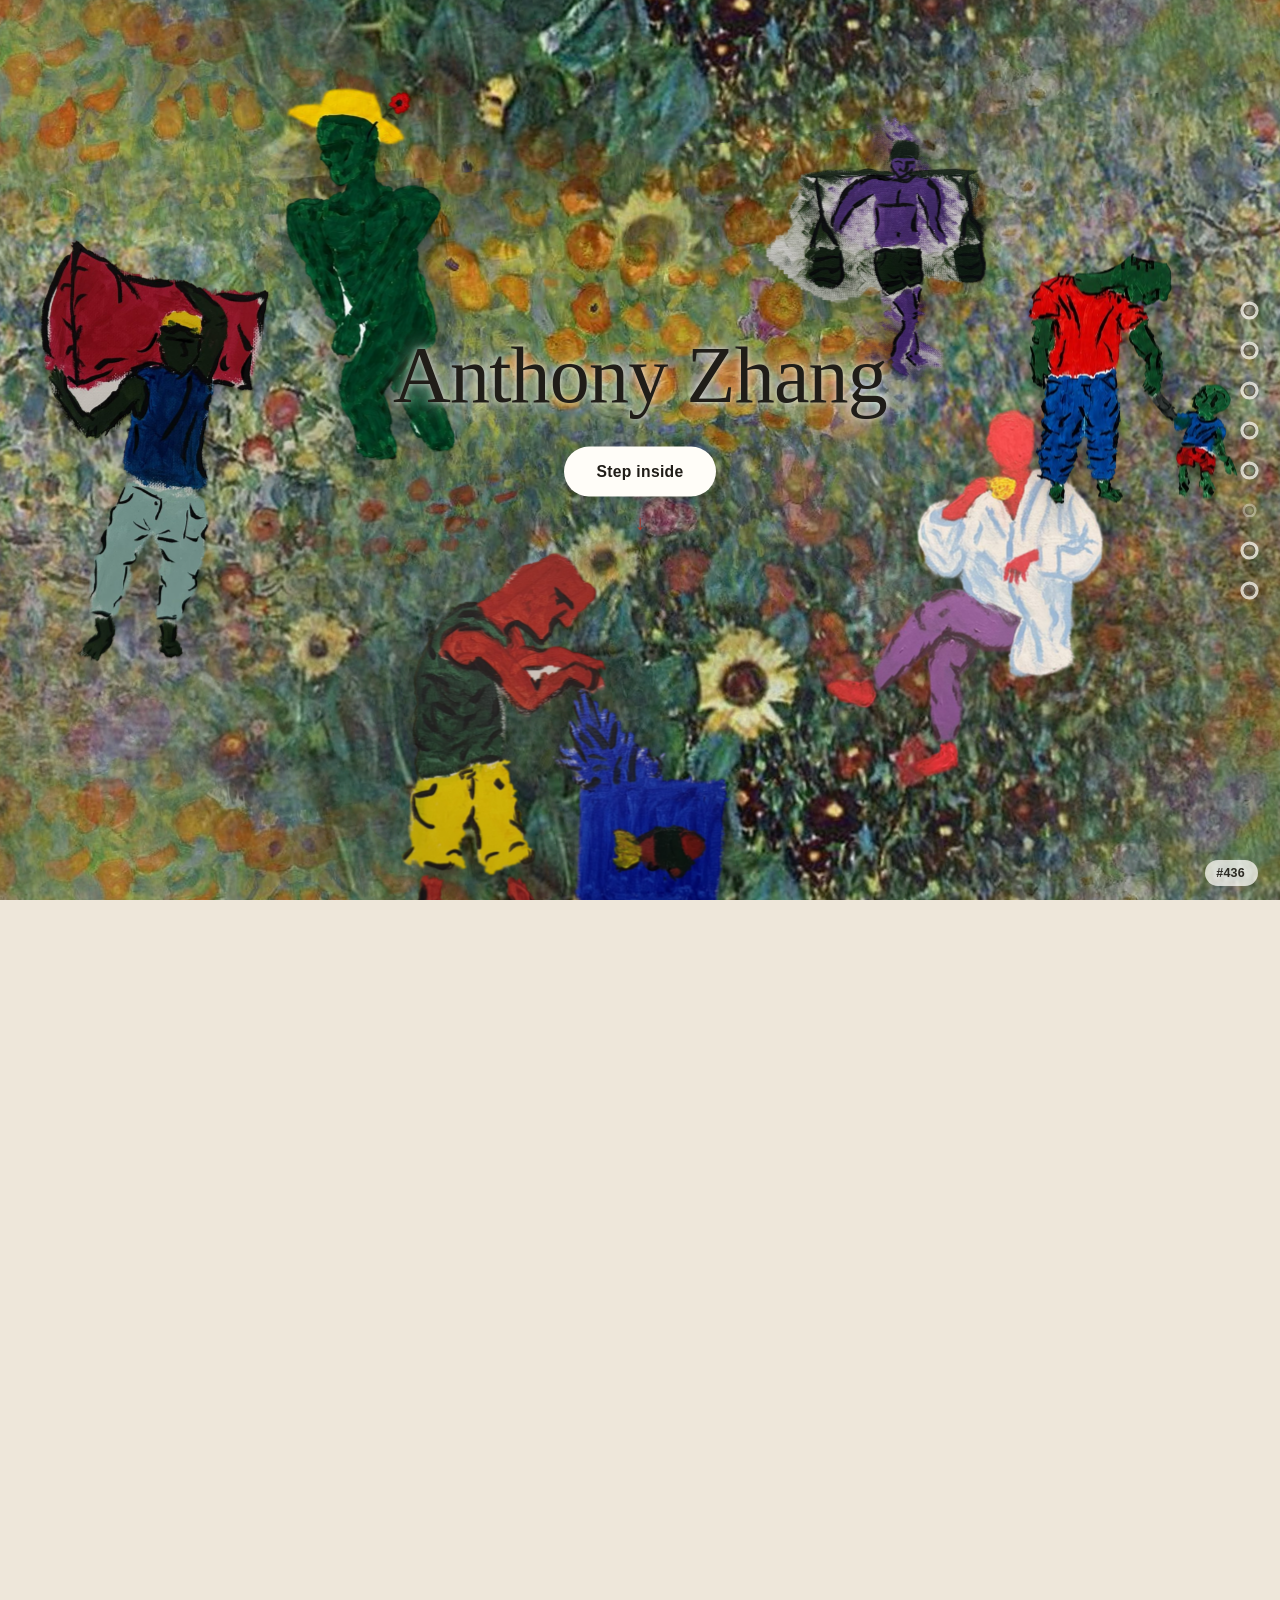
==== commit 67caa2a3: "Add files via upload" ====
--- a/index.html
+++ b/index.html
@@ -1974,12 +1974,12 @@
   // Figures: where each sits in the room, and which way it drifts when the
   // opening parts (dir -1 = up, +1 = down).
   var FIGS = {
-    pFlag:    { el:$('pFlag'),    dir:-1, open:.70, room:{x:-36,y:0,s:1.02},   roomCompact:{x:-31,y:2,s:.86},    roomMobile:{x:-30,y:-9,s:.78} },
-    pWeights: { el:$('pWeights'), dir:-1, open:.62, room:{x:20,y:-22,s:0.68},  roomCompact:{x:20,y:-23,s:.58},   roomMobile:{x:20,y:-22,s:.63} },
-    pFish:    { el:$('pFish'),    dir: 1, open:.62, room:{x:-6,y:28,s:0.84},   roomCompact:{x:-4,y:28,s:.70},    roomMobile:{x:-24,y:28,s:.70} },
-    pDancer:  { el:$('pDancer'),  dir: 1, open:.62, room:{x:27,y:12,s:1.2},    roomCompact:{x:28,y:10,s:.92},    roomMobile:{x:22,y:28,s:.83} },
-    pHat:     { el:$('pHat'),     dir:-1, open:.60, room:{x:-22,y:-20,s:0.68}, roomCompact:{x:-24,y:-25,s:.50},  roomMobile:{x:-21,y:-26,s:.58} },
-    pDadChild:{ el:$('pDadChild'),dir: 1, open:.60, room:{x:38,y:-8,s:0.58},   roomCompact:{x:35,y:-13,s:.43},   roomMobile:{x:31,y:-6,s:.50} }
+    pFlag:    { el:$('pFlag'),    dir:-1, open:1, room:{x:-36,y:0,s:1.02},   roomCompact:{x:-31,y:2,s:.86},    roomMobile:{x:-30,y:-9,s:.78} },
+    pWeights: { el:$('pWeights'), dir:-1, open:1, room:{x:20,y:-22,s:0.68},  roomCompact:{x:20,y:-23,s:.58},   roomMobile:{x:20,y:-22,s:.63} },
+    pFish:    { el:$('pFish'),    dir: 1, open:1, room:{x:-6,y:28,s:0.84},   roomCompact:{x:-4,y:28,s:.70},    roomMobile:{x:-24,y:28,s:.70} },
+    pDancer:  { el:$('pDancer'),  dir: 1, open:1, room:{x:27,y:12,s:1.2},    roomCompact:{x:28,y:10,s:.92},    roomMobile:{x:22,y:28,s:.83} },
+    pHat:     { el:$('pHat'),     dir:-1, open:1, room:{x:-22,y:-20,s:0.68}, roomCompact:{x:-24,y:-25,s:.50},  roomMobile:{x:-21,y:-26,s:.58} },
+    pDadChild:{ el:$('pDadChild'),dir: 1, open:1, room:{x:38,y:-8,s:0.58},   roomCompact:{x:35,y:-13,s:.43},   roomMobile:{x:31,y:-6,s:.50} }
   };
   var SHADOW = 'drop-shadow(0 20px 18px rgba(30,25,15,0.26))';
   function blurFor(scale){
@@ -2125,12 +2125,12 @@
   var view = null, panP = 0, lastPan = -99999, paintQueued = false;
   function makeView(n, tier){
     var rnd = rng32(n * 2654435761 + 12345); rnd(); rnd();
-    rnd(); var zoom = 1, rot = (rnd() - .5) * 26 * Math.PI / 180;      // one fixed scale, so petals are the same size in every pattern
+    rnd(); var zoom = 1, rot = rnd() * 2 * Math.PI;      // any orientation; one fixed scale per device, so petals are the same size in every pattern
     var board = tier.gem ? (gemBoard || (gemBoard = makeGemBoard())) : tier.gold ? (goldBoard || (goldBoard = makeGoldBoard())) : mapCanvas;
     var MW = board.width, MH = board.height;
     var cx = rnd() * 2 * MW, cy = rnd() * 2 * MH;                     // anywhere on the 2x2 mirrored board
     if(tier.sun){ zoom = 1; rot = 0; cx = MW / 2; cy = MH / 2; }
-    var k = .9 * zoom, cs = Math.cos(rot), sn = Math.sin(rot), px = innerWidth / 2, py = innerHeight / 2;
+    var k = Math.max(1.3, Math.min(2.1, sheetSize()[0] / 1100)) * zoom, cs = Math.cos(rot), sn = Math.sin(rot), px = innerWidth / 2, py = innerHeight / 2;
     view = { board: board, k: k, rot: rot, cx: cx, cy: cy, vw: innerWidth, vh: innerHeight, travel: 3.4 * innerHeight,
              ox: cx - (cs * px + sn * py) / k, oy: cy - (-sn * px + cs * py) / k };
     if(tier.sun && sunImg) view.board = makeSunBoard(view);
@@ -2884,7 +2884,7 @@
 })();
 </script>
 
-<script src="canvas-viewer.js" defer></script>
+<script src="canvas-viewer.js?v=20261014" defer></script>
 <script src="project-demos.js"></script>
 </body>
 </html>
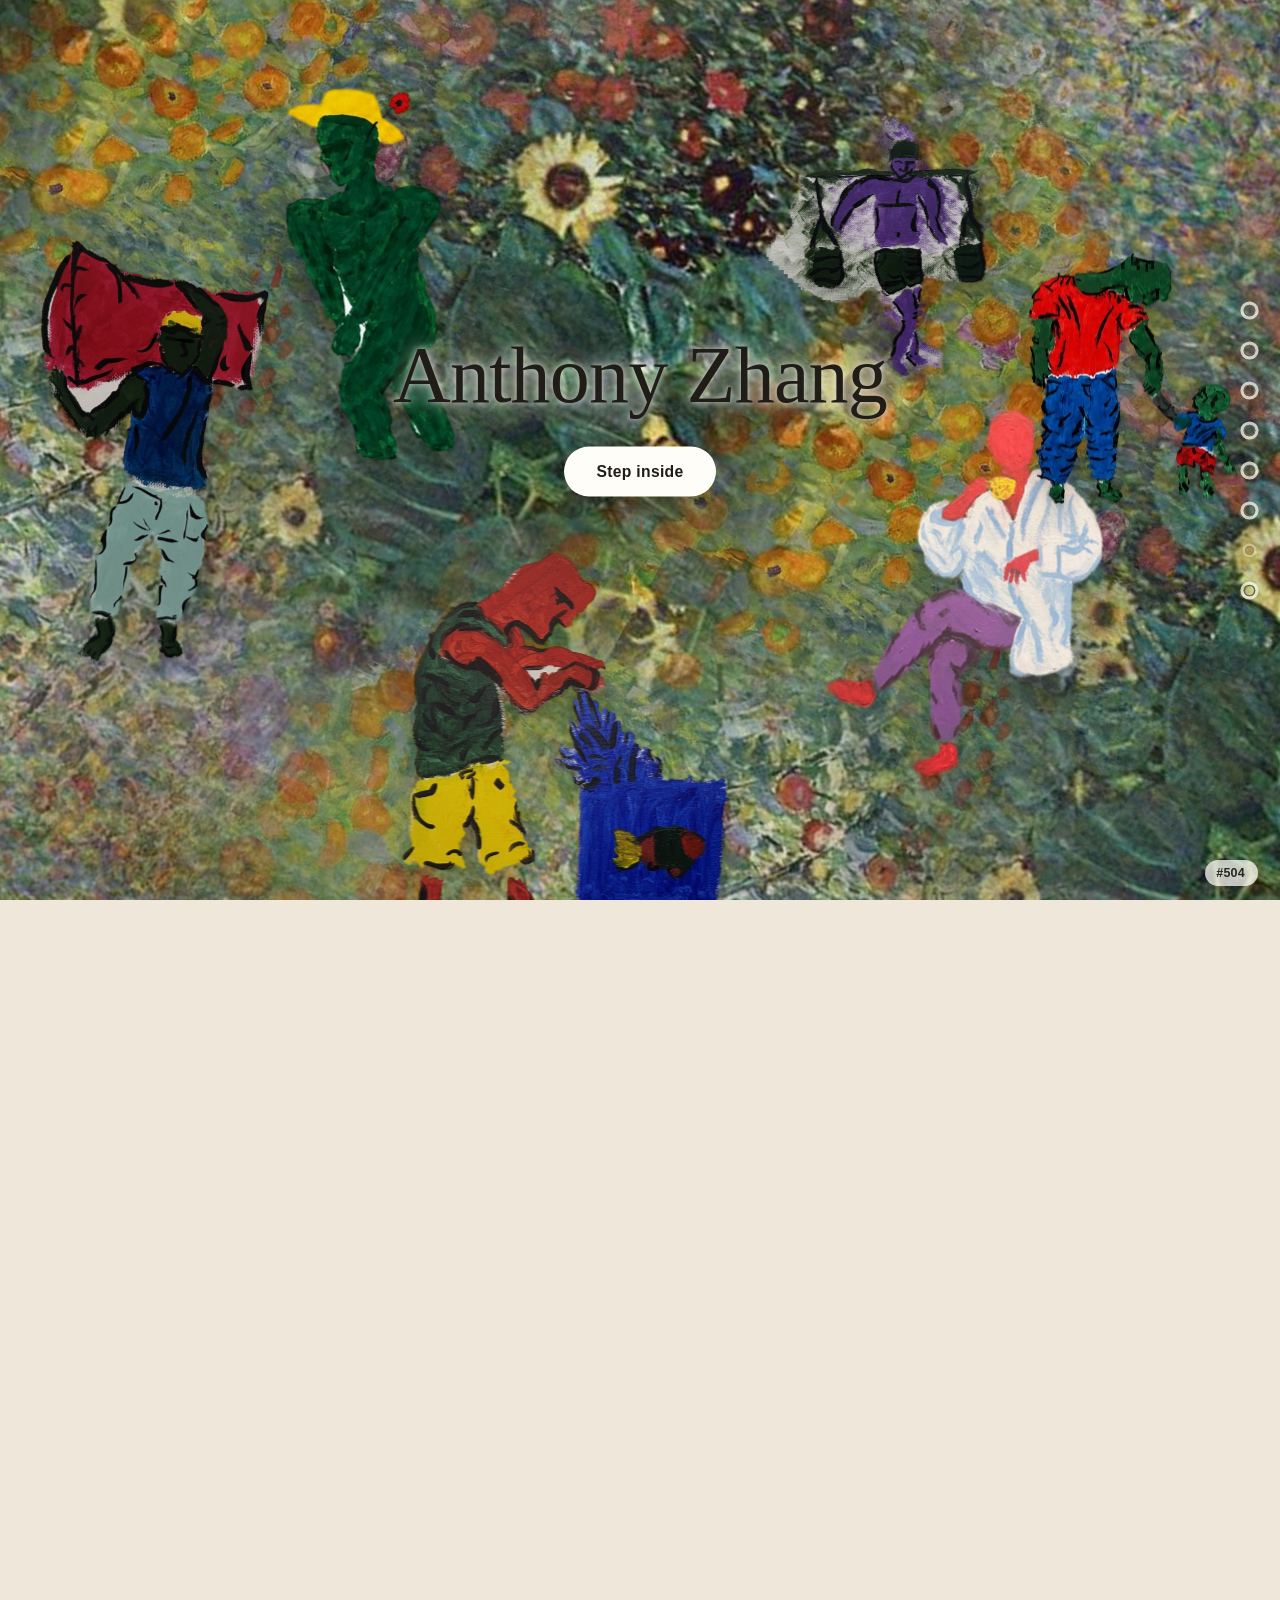
==== commit eeb86128: "Add files via upload" ====
--- a/index.html
+++ b/index.html
@@ -21,6 +21,23 @@
 <meta name="twitter:title" content="Anthony Zhang">
 <meta name="twitter:description" content="A room of my own paintings, doubling as a portfolio. Step inside.">
 <meta name="twitter:image" content="https://antzhang.com/preview-v4.jpg">
+<link rel="preload" href="fonts/fraunces-latin-500-normal.woff2" as="font" type="font/woff2" crossorigin>
+<link rel="preload" href="fonts/ibm-plex-sans-latin-400-normal.woff2" as="font" type="font/woff2" crossorigin>
+<link rel="preload" href="fonts/ibm-plex-sans-latin-500-normal.woff2" as="font" type="font/woff2" crossorigin>
+<style id="fonts">
+  /* Phase 1 / A-01: the two typefaces the design names, now served from this site
+     (fonts/ folder) instead of hoping the visitor has them installed.
+     Delete this whole <style id="fonts"> block and the three preload lines above it to go back to system fonts. */
+  @font-face{ font-family:'IBM Plex Sans'; font-style:normal; font-weight:400; font-display:swap; src:url(fonts/ibm-plex-sans-latin-400-normal.woff2) format('woff2'); }
+  @font-face{ font-family:'IBM Plex Sans'; font-style:normal; font-weight:500; font-display:swap; src:url(fonts/ibm-plex-sans-latin-500-normal.woff2) format('woff2'); }
+  @font-face{ font-family:'IBM Plex Sans'; font-style:normal; font-weight:600; font-display:swap; src:url(fonts/ibm-plex-sans-latin-600-normal.woff2) format('woff2'); }
+  @font-face{ font-family:'IBM Plex Sans'; font-style:normal; font-weight:700; font-display:swap; src:url(fonts/ibm-plex-sans-latin-700-normal.woff2) format('woff2'); }
+  @font-face{ font-family:'Fraunces'; font-style:normal; font-weight:500; font-display:swap; src:url(fonts/fraunces-latin-500-normal.woff2) format('woff2'); }
+  @font-face{ font-family:'Fraunces'; font-style:italic; font-weight:400; font-display:swap; src:url(fonts/fraunces-latin-400-italic.woff2) format('woff2'); }
+  /* Stand-ins sized to match, so text does not jump when the real fonts arrive. */
+  @font-face{ font-family:'IBM Plex Sans Fallback'; src:local('Arial'), local('Helvetica'); size-adjust:95.4%; ascent-override:107.5%; descent-override:28.8%; line-gap-override:0%; }
+  @font-face{ font-family:'Fraunces Fallback'; src:local('Times New Roman'), local('Times'); size-adjust:108%; ascent-override:90.6%; descent-override:23.6%; line-gap-override:0%; }
+</style>
 <style>
   :root{
     --ink:#201d18;
@@ -38,13 +55,13 @@
     --story-height: calc(100vh + var(--intro-vh) + var(--scenes) * var(--per-scene) + var(--end-hold));
   }
   *{box-sizing:border-box;}
-  html,body{margin:0; padding:0; touch-action:pan-y;}
+  html,body{margin:0; padding:0; touch-action:pan-y pinch-zoom;}
   body{
-    font-family:'IBM Plex Sans', sans-serif;
+    font-family:'IBM Plex Sans','IBM Plex Sans Fallback',sans-serif;
     color:var(--ink);
     background:#eee7da;
   }
-  h1,h2{font-family:'Fraunces', serif; font-weight:500; margin:0; letter-spacing:-0.01em;}
+  h1,h2{font-family:'Fraunces','Fraunces Fallback',serif; font-weight:500; margin:0; letter-spacing:-0.01em;}
   a{color:inherit;}
 
   /* ---------- SEMANTIC SCROLL STORY ---------- */
@@ -76,7 +93,7 @@
     height:100svh;
     height:100dvh;
     overflow:hidden;
-    touch-action:pan-y;
+    touch-action:pan-y pinch-zoom;
     background:
       radial-gradient(ellipse at 50% 78%, rgba(0,0,0,0.05), transparent 60%),
       linear-gradient(to bottom, #f7f4ee 0%, #efeae0 55%, #e6e0d2 100%);
@@ -141,7 +158,7 @@
     border-radius:2px;
     background:rgba(250,247,240,.82);
     color:var(--ink);
-    font:500 .8rem 'IBM Plex Sans',sans-serif;
+    font:500 .8rem 'IBM Plex Sans','IBM Plex Sans Fallback',sans-serif;
     letter-spacing:.12em;
     text-transform:uppercase;
     cursor:pointer;
@@ -181,7 +198,7 @@
   /* ---------- CONTENT PANELS -- quiet editorial paper, not glass ---------- */
   .content-panel{
     position:absolute;
-    top:50%; left:6vw;
+    top:50%; left:max(6vw, calc(env(safe-area-inset-left,0px) + 14px));
     transform:translateY(-50%);
     width:360px;
     max-width:80vw;
@@ -197,6 +214,8 @@
     z-index:60;
   }
   .content-panel.interactive{ pointer-events:auto; }
+  /* Phase 1 / A-05: anything that is faded out is also hidden from taps, Tab and screen readers (set from update()). */
+  .content-panel, .gallery-wrap, .canvas3d-wrap{ visibility:hidden; }
   .eyebrow{
     display:block;
     font-size:0.76rem;
@@ -207,7 +226,7 @@
   }
   .content-panel h2{font-size:clamp(1.4rem,3vw,2rem); margin-bottom:10px;}
   .content-panel p{font-size:1rem; line-height:1.55; color:#27231d; margin:0 0 10px;}
-  .content-panel .signoff{ font-family:'Fraunces',serif; font-style:italic; font-size:.95rem; color:#4a4438; margin:16px 0 0; padding-top:12px; border-top:1px solid var(--rule); }
+  .content-panel .signoff{ font-family:'Fraunces','Fraunces Fallback',serif; font-style:italic; font-size:.95rem; color:#4a4438; margin:16px 0 0; padding-top:12px; border-top:1px solid var(--rule); }
   /* Understated metadata line replacing the old pill-shaped tags. */
   .meta-line{
     display:block;
@@ -229,7 +248,7 @@
     border-radius:2px;
     background:var(--ink);
     color:#fffdf8;
-    font:500 .8rem 'IBM Plex Sans',sans-serif;
+    font:500 .8rem 'IBM Plex Sans','IBM Plex Sans Fallback',sans-serif;
     letter-spacing:.08em;
     text-transform:uppercase;
     text-decoration:none;
@@ -252,21 +271,22 @@
   .scene-nav-dot{ box-shadow:0 0 0 2.5px rgba(250,247,240,.75); }
   .next-cue{
     position:fixed;
-    left:6vw; bottom:20px;
+    left:max(6vw, calc(env(safe-area-inset-left,0px) + 14px)); bottom:calc(20px + env(safe-area-inset-bottom,0px));
     z-index:65;
     min-height:44px;
     padding:0 4px;
     border:0; background:transparent;
     color:#4f493c;
-    font:500 .74rem 'IBM Plex Sans',sans-serif;
+    font:500 .74rem 'IBM Plex Sans','IBM Plex Sans Fallback',sans-serif;
     letter-spacing:.12em;
     text-transform:uppercase;
     cursor:pointer;
     opacity:0;
     pointer-events:none;
-    transition:opacity .35s ease, color .35s ease;
-  }
-  .next-cue.is-on{ opacity:1; pointer-events:auto; }
+    visibility:hidden;
+    transition:opacity .35s ease, color .35s ease, visibility 0s linear .35s;
+  }
+  .next-cue.is-on{ opacity:1; pointer-events:auto; visibility:visible; transition:opacity .35s ease, color .35s ease, visibility 0s; }
   .next-cue::after{ content:' \2193'; color:var(--brick); }
   .next-cue[data-tone="dark"]{ color:#e9e2d2; }
   .next-cue:hover{ color:var(--brick); }
@@ -275,7 +295,7 @@
   /* ---------- ACCESSIBLE SCENE NAVIGATION ---------- */
   .scene-nav{
     position:fixed;
-    right:20px; top:50%;
+    right:max(20px, calc(env(safe-area-inset-right,0px) + 8px)); top:50%;
     transform:translateY(-50%);
     z-index:70;
     display:flex; flex-direction:column; gap:8px;
@@ -295,7 +315,7 @@
   }
   .scene-nav a::before{
     content:attr(data-label);
-    font:500 .68rem 'IBM Plex Sans',sans-serif;
+    font:500 .68rem 'IBM Plex Sans','IBM Plex Sans Fallback',sans-serif;
     letter-spacing:.1em; text-transform:uppercase;
     white-space:nowrap;
     opacity:0; transform:translateX(4px);
@@ -338,7 +358,7 @@
     /* Keep navigation as a compact dot rail on phones. */
     .scene-nav{
       position:fixed;
-      left:auto; right:6px; top:50%;
+      left:auto; right:max(6px, env(safe-area-inset-right,0px)); top:50%;
       bottom:auto; transform:translateY(-50%);
       flex-direction:column;
       justify-content:center;
@@ -364,7 +384,7 @@
     .cta + .cta{ margin-top:8px; }
     /* On phones the text panel owns the bottom of the screen, so the cue
        moves to the top-left, clear of the dot rail on the right. */
-    .next-cue{ left:6vw; bottom:auto; top:max(8px, env(safe-area-inset-top,0px)); min-height:44px; }
+    .next-cue{ left:max(6vw, calc(env(safe-area-inset-left,0px) + 14px)); bottom:auto; top:max(8px, env(safe-area-inset-top,0px)); min-height:44px; }
   }
 
   @media (prefers-reduced-motion: reduce){
@@ -442,7 +462,7 @@
     width:min(44vw,600px);
     height:min(78vh,720px);
     transform:translate(-50%,-50%);
-    touch-action:pan-y;
+    touch-action:pan-y pinch-zoom;
     outline:none;
     perspective:1200px;
   }
@@ -538,7 +558,7 @@
     padding:0 4px;
     background:transparent;
     color:#d7cebd;
-    font:500 .76rem 'IBM Plex Sans',sans-serif;
+    font:500 .76rem 'IBM Plex Sans','IBM Plex Sans Fallback',sans-serif;
     letter-spacing:.08em;
     text-transform:uppercase;
     cursor:pointer;
@@ -559,8 +579,8 @@
     .gallery-wrap .content-panel,
     .canvas3d-wrap .content-panel{
       top:5%;
-      left:6vw;
-      right:6vw;
+      left:max(6vw, calc(env(safe-area-inset-left,0px) + 14px));
+      right:max(6vw, calc(env(safe-area-inset-right,0px) + 14px));
       bottom:auto;
       width:auto;
       max-width:none;
@@ -701,7 +721,7 @@
     padding:0 8px;
     background:transparent;
     color:#d7cebd;
-    font:500 .76rem 'IBM Plex Sans',sans-serif;
+    font:500 .76rem 'IBM Plex Sans','IBM Plex Sans Fallback',sans-serif;
     letter-spacing:.08em;
     text-transform:uppercase;
     cursor:pointer;
@@ -867,7 +887,7 @@
     border-radius:0;
     background:#fffdf8;
     color:var(--ink);
-    font:500 .88rem 'IBM Plex Sans',sans-serif;
+    font:500 .88rem 'IBM Plex Sans','IBM Plex Sans Fallback',sans-serif;
   }
   .demo-select{ padding-right:38px; }
   .demo-date-grid{ display:grid; grid-template-columns:1fr 1fr; gap:9px; }
@@ -917,7 +937,7 @@
     padding:0 18px;
     background:var(--ink);
     color:#faf7f0;
-    font:600 .76rem 'IBM Plex Sans',sans-serif;
+    font:600 .76rem 'IBM Plex Sans','IBM Plex Sans Fallback',sans-serif;
     letter-spacing:.08em;
     text-transform:uppercase;
     cursor:pointer;
@@ -952,7 +972,7 @@
   .flight-stat strong{
     display:block;
     margin-bottom:3px;
-    font:500 clamp(1.25rem,3vw,2rem) 'Fraunces',serif;
+    font:500 clamp(1.25rem,3vw,2rem) 'Fraunces','Fraunces Fallback',serif;
   }
   .flight-stat span{
     color:#6d665b;
@@ -996,7 +1016,7 @@
   }
   .route-node:first-child::before,
   .route-node:last-child::before{ width:16px; height:16px; margin-top:7px; background:var(--brick); }
-  .route-node strong{ display:block; font:500 1rem 'Fraunces',serif; }
+  .route-node strong{ display:block; font:500 1rem 'Fraunces','Fraunces Fallback',serif; }
   .route-node small{ display:block; margin-top:3px; color:#6d665b; font-size:.66rem; }
   .route-options{ display:grid; gap:8px; }
   .route-option{
@@ -1041,7 +1061,7 @@
   }
   .edge-step h3{
     margin:0 0 9px;
-    font:500 1.03rem 'Fraunces',serif;
+    font:500 1.03rem 'Fraunces','Fraunces Fallback',serif;
   }
   .edge-step p{ margin:8px 0 0; color:#6c655a; font-size:.7rem; line-height:1.45; }
   .edge-list{ display:grid; gap:5px; }
@@ -1102,7 +1122,7 @@
     border:1px solid rgba(32,29,24,.18);
     background:#fffdf8;
     color:var(--ink);
-    font:500 clamp(1.2rem,4vw,2rem) 'Fraunces',serif;
+    font:500 clamp(1.2rem,4vw,2rem) 'Fraunces','Fraunces Fallback',serif;
     transition:background .16s ease, color .16s ease, transform .16s ease;
   }
   .word-cell.is-path{
@@ -1124,7 +1144,7 @@
   }
   .word-stat{ padding:13px 12px 12px 0; border-bottom:1px solid rgba(32,29,24,.14); }
   .word-stat:nth-child(even){ padding-left:12px; border-left:1px solid rgba(32,29,24,.14); }
-  .word-stat strong{ display:block; margin-bottom:2px; font:500 1.35rem 'Fraunces',serif; }
+  .word-stat strong{ display:block; margin-bottom:2px; font:500 1.35rem 'Fraunces','Fraunces Fallback',serif; }
   .word-stat span{ color:#6d665b; font-size:.65rem; letter-spacing:.06em; text-transform:uppercase; }
   .threshold-row{ display:grid; grid-template-columns:1fr auto; gap:10px; align-items:center; }
   .demo-field > .threshold-row{ display:flex; justify-content:space-between; align-items:center; }
@@ -1137,7 +1157,7 @@
     border:1px solid rgba(32,29,24,.2);
     background:#fffdf8;
     color:var(--ink);
-    font:600 .72rem 'IBM Plex Sans',sans-serif;
+    font:600 .72rem 'IBM Plex Sans','IBM Plex Sans Fallback',sans-serif;
     letter-spacing:.07em;
     cursor:pointer;
   }
@@ -1247,7 +1267,7 @@
     border-radius:8px 22px 0 0;
     background:#cdb47d;
     color:#594a2f;
-    font:700 .62rem 'IBM Plex Sans',sans-serif;
+    font:700 .62rem 'IBM Plex Sans','IBM Plex Sans Fallback',sans-serif;
     letter-spacing:.16em;
   }
   .folder-cover{
@@ -1277,7 +1297,7 @@
   .folder-cover-code{
     position:absolute;
     top:52px; left:58px;
-    font:700 .66rem 'IBM Plex Sans',sans-serif;
+    font:700 .66rem 'IBM Plex Sans','IBM Plex Sans Fallback',sans-serif;
     letter-spacing:.2em;
   }
   .folder-cover strong{
@@ -1285,7 +1305,7 @@
     padding:10px 20px 7px;
     border:4px double #a63527;
     color:#a63527;
-    font:800 clamp(2rem,6vw,4.7rem) 'IBM Plex Sans',sans-serif;
+    font:800 clamp(2rem,6vw,4.7rem) 'IBM Plex Sans','IBM Plex Sans Fallback',sans-serif;
     letter-spacing:.12em;
     line-height:1;
     transform:rotate(-5deg);
@@ -1350,7 +1370,7 @@
     border-radius:6px 6px 0 0;
     background:#cdb47d;
     color:#4d402a;
-    font:700 .68rem 'IBM Plex Sans',sans-serif;
+    font:700 .68rem 'IBM Plex Sans','IBM Plex Sans Fallback',sans-serif;
     letter-spacing:.08em;
     text-transform:uppercase;
     cursor:pointer;
@@ -1387,7 +1407,7 @@
     right:24px; bottom:17px;
     z-index:0;
     color:rgba(160,48,36,.12);
-    font:800 .72rem 'IBM Plex Sans',sans-serif;
+    font:800 .72rem 'IBM Plex Sans','IBM Plex Sans Fallback',sans-serif;
     letter-spacing:.18em;
     transform:rotate(-2deg);
     pointer-events:none;
@@ -1421,7 +1441,7 @@
     padding-bottom:12px;
     border-bottom:1px solid rgba(82,65,35,.2);
   }
-  .uml-document-header h3{ margin:2px 0 5px; font:500 clamp(1.25rem,2.5vw,1.8rem) 'Fraunces',serif; }
+  .uml-document-header h3{ margin:2px 0 5px; font:500 clamp(1.25rem,2.5vw,1.8rem) 'Fraunces','Fraunces Fallback',serif; }
   .uml-document-header p{ margin:0; color:#655d50; font-size:.78rem; line-height:1.45; }
   .uml-download{
     flex:none;
@@ -1433,7 +1453,7 @@
     color:#9a3326;
     background:rgba(255,250,240,.6);
     text-decoration:none;
-    font:800 .63rem 'IBM Plex Sans',sans-serif;
+    font:800 .63rem 'IBM Plex Sans','IBM Plex Sans Fallback',sans-serif;
     letter-spacing:.09em;
     text-transform:uppercase;
     transform:rotate(-1.5deg);
@@ -1450,7 +1470,7 @@
     border:1px solid #9c824e;
     background:#eadbb9;
     color:#4c3d29;
-    font:700 .72rem 'IBM Plex Sans',sans-serif;
+    font:700 .72rem 'IBM Plex Sans','IBM Plex Sans Fallback',sans-serif;
     cursor:pointer;
   }
   .uml-toolbar output{ min-width:48px; text-align:center; color:#5d5547; font-size:.7rem; }
@@ -1624,7 +1644,7 @@
   .art-credit{
     position:absolute; right:22px; bottom:14px; z-index:3; margin:0; opacity:0; pointer-events:none;
     display:flex; flex-direction:column; align-items:flex-end; gap:3px;
-    font:500 .68rem 'IBM Plex Sans',sans-serif; letter-spacing:.02em; color:#5a5446; text-align:right;
+    font:500 .68rem 'IBM Plex Sans','IBM Plex Sans Fallback',sans-serif; letter-spacing:.02em; color:#5a5446; text-align:right;
   }
   .art-credit p{ margin:0; }
   .pattern-btn{
@@ -1632,7 +1652,7 @@
     display:inline-flex; align-items:center; gap:8px;
     border:0; border-radius:999px; padding:6px 13px 6px 11px;
     background:rgba(255,253,248,.82); color:#27231d;
-    font:600 .78rem 'IBM Plex Sans',sans-serif; letter-spacing:.02em;
+    font:600 .78rem 'IBM Plex Sans','IBM Plex Sans Fallback',sans-serif; letter-spacing:.02em;
     box-shadow:0 4px 12px rgba(30,25,15,.12);
     transition:transform .15s ease, background .2s ease;
   }
@@ -1653,13 +1673,15 @@
   @media (max-width:600px),
          (max-width:900px) and (hover:none) and (pointer:coarse) and (orientation:portrait){
     .content-panel{
-      left:10px; right:10px; width:auto; bottom:calc(10px + env(safe-area-inset-bottom,0px));
+      left:max(10px, env(safe-area-inset-left,0px)); right:max(10px, env(safe-area-inset-right,0px)); width:auto; bottom:calc(10px + env(safe-area-inset-bottom,0px));
       border-radius:28px; padding:1.5rem 1.4rem 1.5rem;
       box-shadow:0 18px 40px rgba(30,25,15,.2);
     }
     .art-credit{ bottom:auto; top:calc(10px + env(safe-area-inset-top,0px)); right:calc(12px + env(safe-area-inset-right,0px)); }
     .pattern-btn{ font-size:.72rem; padding:5px 11px 5px 9px; }
   }
+  /* Phase 1 / A-04: iPhone zooms the page when a field under 16px is tapped; on touch screens keep fields at 16px. */
+  @media (pointer:coarse){ .demo-input, .demo-select, .pattern-input{ font-size:16px; } }
 </style>
 </head>
 <body>
@@ -1681,12 +1703,12 @@
       <div class="scroll-cue" aria-hidden="true">↓</div>
     </div>
 
-    <img class="painting" id="pFlag" src="images/painting-flag.png" width="712" height="950" alt="Painted figure carrying a large red bundle over one shoulder">
-    <img class="painting" id="pWeights" src="images/painting-weights.png" width="712" height="950" alt="Painted purple figure carrying weights on a shoulder bar">
-    <img class="painting" id="pFish" src="images/painting-fish.png" width="950" height="841" alt="Painted figure feeding a fish in a blue tank">
-    <img class="painting" id="pDancer" src="images/painting-dancer.png" width="712" height="950" alt="Painted figure in a white shirt and purple pants, mid-step">
-    <img class="painting" id="pHat" src="images/painting-hat.png" width="290" height="610" alt="Painted green figure in a yellow hat holding flowers">
-    <img class="painting" id="pDadChild" src="images/painting-dadchild.png" width="405" height="450" alt="Painted figure in a red shirt holding hands with a small child">
+    <img class="painting" id="pFlag" src="images/painting-flag.webp" onerror="this.onerror=null;this.src='images/painting-flag.png'" width="712" height="950" alt="Painted figure carrying a large red bundle over one shoulder">
+    <img class="painting" id="pWeights" src="images/painting-weights.webp" onerror="this.onerror=null;this.src='images/painting-weights.png'" width="712" height="950" alt="Painted purple figure carrying weights on a shoulder bar">
+    <img class="painting" id="pFish" src="images/painting-fish.webp" onerror="this.onerror=null;this.src='images/painting-fish.png'" width="950" height="841" alt="Painted figure feeding a fish in a blue tank">
+    <img class="painting" id="pDancer" src="images/painting-dancer.webp" onerror="this.onerror=null;this.src='images/painting-dancer.png'" width="712" height="950" alt="Painted figure in a white shirt and purple pants, mid-step">
+    <img class="painting" id="pHat" src="images/painting-hat.webp" onerror="this.onerror=null;this.src='images/painting-hat.png'" width="290" height="610" alt="Painted green figure in a yellow hat holding flowers">
+    <img class="painting" id="pDadChild" src="images/painting-dadchild.webp" onerror="this.onerror=null;this.src='images/painting-dadchild.png'" width="405" height="450" alt="Painted figure in a red shirt holding hands with a small child">
 
     <div class="content-panel" id="cAbout">
       <span class="eyebrow">01 — about</span>
@@ -1721,7 +1743,7 @@
 
     <div class="portal-wash" id="portalWash" aria-hidden="true"></div>
     <div class="fish-portal" id="fishPortal" aria-hidden="true">
-      <img src="images/painting-fish.png" width="950" height="841" alt="">
+      <img src="images/painting-fish.webp" onerror="this.onerror=null;this.src='images/painting-fish.png'" width="950" height="841" alt="">
     </div>
     <div class="gallery-backdrop" id="galleryBackdrop" aria-hidden="true"></div>
     <div class="gallery-light" id="galleryLight" aria-hidden="true"></div>
@@ -1758,10 +1780,10 @@
       </div>
       <div class="canvas3d-stage" id="canvas3dStage" role="group"
            aria-label="Interactive 3D painting. Drag to turn it. Let go and it hangs back into place."
-           data-src="images/canvas-painting.jpg"
+           data-src="images/canvas-painting.webp"
            data-alt="Acrylic painting of tumbling, dancing figures in blue, red, yellow and green on a white canvas, shown as a three-dimensional object">
         <div class="canvas3d-view" id="canvas3dView"></div>
-        <img class="canvas3d-fallback" src="images/canvas-painting.jpg" width="1941" height="2610" alt="Acrylic painting of tumbling, dancing figures in blue, red, yellow and green on a white canvas">
+        <img class="canvas3d-fallback" loading="lazy" decoding="async" src="images/canvas-painting.webp" onerror="this.onerror=null;this.src='images/canvas-painting.jpg'" width="1941" height="2610" alt="Acrylic painting of tumbling, dancing figures in blue, red, yellow and green on a white canvas">
         <p class="canvas3d-hint" aria-hidden="true"><span class="hint-pointer">Drag to turn it · Let go and it hangs back</span><span class="hint-touch">Tap Explore to turn it freely</span><span class="hint-explore">Drag to turn and tilt · Tap Done to scroll again</span></p>
         <div class="canvas3d-controls" role="group" aria-label="3D view controls">
           <button type="button" id="canvas3dReset" aria-label="Reset view">Reset</button>
@@ -1770,7 +1792,7 @@
       </div>
     </div>
 
-    <img id="doodle_ant_asset" src="images/doodle-ant.jpg" width="585" height="900" style="display:none" alt="">
+    <img id="doodle_ant_asset" loading="lazy" src="images/doodle-ant.jpg" width="585" height="900" style="display:none" alt="">
 
     <div class="content-panel" id="cResume">
       <span class="eyebrow">07 — resume</span>
@@ -1961,7 +1983,7 @@
   var FOCUS_X_DESKTOP = 9; // vw offset so the zoomed figure clears the left text card
   var FOCUS_X_COMPACT = 18;
   var FOCUS_X_MOBILE = 0;
-  var PREVIEW_OPACITY = .35; // how visible the NEXT figure is as it approaches
+  var PREVIEW_OPACITY = .8; // how visible the NEXT figure is as it approaches (Phase 1.1: was .35, which read as a ghost)
 
   function $(id){ return document.getElementById(id); }
   function smoothstep(a,b,x){
@@ -2015,7 +2037,7 @@
   }
   function rng32(a){ return function(){ a |= 0; a = a + 0x6D2B79F5 | 0; var t = Math.imul(a ^ a >>> 15, 1 | a); t = t + Math.imul(t ^ t >>> 7, 61 | t) ^ t; return ((t ^ t >>> 14) >>> 0) / 4294967296; }; }
 
-  var patternSeed = -1, patternShown = false, mapCanvas = null, sunImg = null;
+  var patternSeed = -1, patternShown = false, mapCanvas = null, sunImg = null, sunTried = false;
   var wctx = wallArt.getContext('2d');
 
   function loadImg(base){                              // tries .jpg, then .jpeg, then .png
@@ -2045,9 +2067,9 @@
     return pass(pass(src, true), false);
   }
   function loadArt(){
-    return Promise.all([loadImg(BOARD_FILE), loadImg(SUNFLOWER_FILE)]).then(function(r){
+    return Promise.all([loadImg(BOARD_FILE), asked === SUNFLOWER ? loadImg(SUNFLOWER_FILE) : Promise.resolve(null)]).then(function(r){
       if(r[0]){ var c = document.createElement('canvas'); c.width = r[0].naturalWidth; c.height = r[0].naturalHeight; c.getContext('2d').drawImage(r[0], 0, 0); mapCanvas = makeSeamless(c); }
-      sunImg = r[1];
+      sunImg = r[1]; if(sunImg) sunTried = true;
     });
   }
   // case-hardened blue gem: grey-olive steel with gold-brown halos, dark purple rims and blotchy blue islands
@@ -2171,6 +2193,10 @@
   function setPattern(n){
     patternSeed = n; view = null;
     var tier = patternTier(n), btn = $('patternBtn');
+    if(tier.sun && !sunImg && !sunTried){      // H-02: fetched the first time the Sunflower pattern is asked for
+      sunTried = true;
+      loadImg(SUNFLOWER_FILE).then(function(im){ sunImg = im; if(im && patternSeed === n){ view = null; paintWall(); } });
+    }
     wallMax = tier.gem ? WALL_GEM : (tier.gold || tier.sun) ? WALL_SPECIAL : WALL_NORMAL;
     $('patternLabel').textContent = '#' + n;
     btn.setAttribute('data-tier', tier.name);
@@ -2357,7 +2383,7 @@
       opacity:lerp(PREVIEW_OPACITY,1,t),
       tx:lerp(room.x,focusX,t),
       ty:lerp(room.y,focusY,t),
-      card:smoothstep(.08,.88,x)
+      card:smoothstep(.04,.30,x)
     };
   }
 
@@ -2412,6 +2438,7 @@
       darkBackdropOpacity = .5 + .5 * smoothstep(0, .22, galleryLocal);
     }
     var roomVisibility = 1 - darkCover;
+    if(!inIntro && activeIndex >= gi - 2 && window.loadGalleryImages) window.loadGalleryImages();
 
     var finalStart = LAST*segLen;
     var whiteFactor = inIntro ? 0 : smoothstep(finalStart - .02, finalStart + .06, sp);
@@ -2478,6 +2505,7 @@
         o = cardOpacity(x, i === 0);
       }
       panel.style.opacity = o;
+      panel.style.visibility = o > .01 ? 'visible' : 'hidden';
       panel.classList.toggle('interactive', o > .5);
     });
 
@@ -2485,11 +2513,12 @@
     var wallOp = 1;                                        // always on; the dark room simply covers it
     var ri = sceneIndex('resume'), rl = inIntro ? -1 : (sp - ri * segLen) / segLen;
     var resumeDim = rl >= 0 && rl <= 1 ? smoothstep(0, .25, rl) * (1 - smoothstep(.75, 1, rl)) : 0;   // a touch fainter behind the resume
-    wallOp = 1 - .22 * resumeDim;
+    wallOp = 1;                                            // Phase 1.1: no longer fades behind the resume card (was 1 - .22 * resumeDim, which looked hazy)
     wall.style.opacity = (wallOp * wallMax).toFixed(3);
     var panTarget = inIntro ? ip * .1 : .1 + .9 * sp;
     var creditVis = 1 - darkBackdropOpacity;
     artCredit.style.opacity = (creditVis * .9).toFixed(3);
+    artCredit.style.visibility = creditVis > .02 ? 'visible' : 'hidden';
     leafVis = creditVis;
     artCredit.style.pointerEvents = creditVis > .6 && patternShown ? 'auto' : 'none';
     if(creditVis > .02) setPan(panTarget);
@@ -2499,12 +2528,14 @@
     galleryLight.style.opacity = darkBackdropOpacity * .92;
     galleryWrap.style.opacity = galleryOpacity;
     galleryPanel.style.opacity = galleryOpacity;
+    galleryWrap.style.visibility = galleryPanel.style.visibility = galleryOpacity > .01 ? 'visible' : 'hidden';
     galleryWrap.classList.toggle('interactive', galleryOpacity > .72);
     galleryPanel.classList.toggle('interactive', galleryOpacity > .72);
 
     // 3D canvas scene: `is-live` tells the viewer when to render.
     canvasWrap.style.opacity = canvasOpacity;
     canvasPanel.style.opacity = canvasOpacity;
+    canvasWrap.style.visibility = canvasPanel.style.visibility = canvasOpacity > .01 ? 'visible' : 'hidden';
     canvasWrap.classList.toggle('is-live', canvasOpacity > .01);
     canvasWrap.classList.toggle('interactive', canvasOpacity > .72);
     canvasPanel.classList.toggle('interactive', canvasOpacity > .72);
@@ -2514,6 +2545,7 @@
     // ---- the name recedes; the Enter button leaves with it ----
     var titleOpacity = 1 - smoothstep(0, .45, ip);
     roomTitle.style.opacity = titleOpacity;
+    roomTitle.style.visibility = titleOpacity > .01 ? 'visible' : 'hidden';
     roomTitle.style.transform = reducedNow ? 'translate(-50%,-50%)'
       : 'translate(-50%,-50%) translateY(' + (-ip*6).toFixed(2) + 'vh) scale(' + lerp(1, .9, ip).toFixed(3) + ')';
     roomTitle.classList.toggle('is-gone', ip > .3);
@@ -2559,42 +2591,42 @@
   // here without changing the navigation or layout code.
   var galleryWorks = [
     {
-      src:'images/wheel-floweraxe.jpg', width:579, height:900,
+      src:'images/wheel-floweraxe.webp', fallback:'images/wheel-floweraxe.jpg', width:579, height:900,
       alt:'Sketch of a figure reaching up with a flower',
       title:'One of Us',
       description:'When the axe came into the forest, the trees said, “The handle is one of us.”',
       medium:'Company pen on company paper', year:''
     },
     {
-      src:'images/wheel-girlshoulder.jpg', width:675, height:900,
+      src:'images/wheel-girlshoulder.webp', fallback:'images/wheel-girlshoulder.jpg', width:675, height:900,
       alt:'Sketch of a crouching figure',
       title:'Eurydice',
       description:'He doesn’t make the lover’s choice, but the poet’s.',
       medium:'Company pen on company paper', year:''
     },
     {
-      src:'images/wheel-laptop.jpg', width:660, height:900,
+      src:'images/wheel-laptop.webp', fallback:'images/wheel-laptop.jpg', width:660, height:900,
       alt:'Sketch of a person sitting with a laptop',
       title:'Solid State',
       description:'A familiar posture.',
       medium:'Company pen on company paper', year:''
     },
     {
-      src:'images/wheel-somber.jpg', width:675, height:900,
+      src:'images/wheel-somber.webp', fallback:'images/wheel-somber.jpg', width:675, height:900,
       alt:'Cross-hatched sketch of a seated figure',
       title:'Ego N',
       description:'',
       medium:'Company pen on company paper', year:''
     },
     {
-      src:'images/wheel-ricesack.jpg', width:660, height:900,
+      src:'images/wheel-ricesack.webp', fallback:'images/wheel-ricesack.jpg', width:660, height:900,
       alt:'Sketch of a figure carrying a sack over one shoulder',
       title:'Untitled',
       description:'But how could you live and have no story to tell?',
       medium:'Company pen on company paper', year:''
     },
     {
-      src:'images/wheel-buckets.jpg', width:731, height:900,
+      src:'images/wheel-buckets.webp', fallback:'images/wheel-buckets.jpg', width:731, height:900,
       alt:'Sketch of a figure carrying two buckets on a shoulder bar',
       title:'Untitled',
       description:'What is hell? I maintain that it is the suffering of being unable to love.',
@@ -2631,13 +2663,26 @@
     button.type = 'button';
     button.className = 'gallery-item';
     button.setAttribute('aria-label', work.title);
-    button.innerHTML = '<img src="'+work.src+'" width="'+work.width+'" height="'+work.height+'" alt="'+work.alt+'">';
+    // H-02: the picture is attached later (see loadGalleryImages), so six images do not compete with the opening screen.
+    button.innerHTML = '<img data-src="'+work.src+'" data-fallback="'+work.fallback+'" decoding="async" width="'+work.width+'" height="'+work.height+'" alt="'+work.alt+'">';
     button.addEventListener('click', function(){
       if(Math.abs(circularDistance(index,position)) <= 1.35) select(index, true);
     });
     galleryStack.appendChild(button);
     items.push(button);
   });
+
+  var galleryLoaded = false;
+  window.loadGalleryImages = function(){
+    if(galleryLoaded) return; galleryLoaded = true;
+    galleryStack.querySelectorAll('img[data-src]').forEach(function(im){
+      var fb = im.getAttribute('data-fallback');
+      im.onerror = function(){ im.onerror = null; if(fb) im.src = fb; };
+      im.src = im.getAttribute('data-src');
+    });
+  };
+  // idle fallback: a few seconds after the page has settled, whether or not anyone has scrolled that far
+  window.addEventListener('load', function(){ setTimeout(function(){ if('requestIdleCallback' in window) requestIdleCallback(window.loadGalleryImages, {timeout:4000}); else window.loadGalleryImages(); }, 3500); });
 
   function pad(value){ return String(value).padStart(2,'0'); }
 
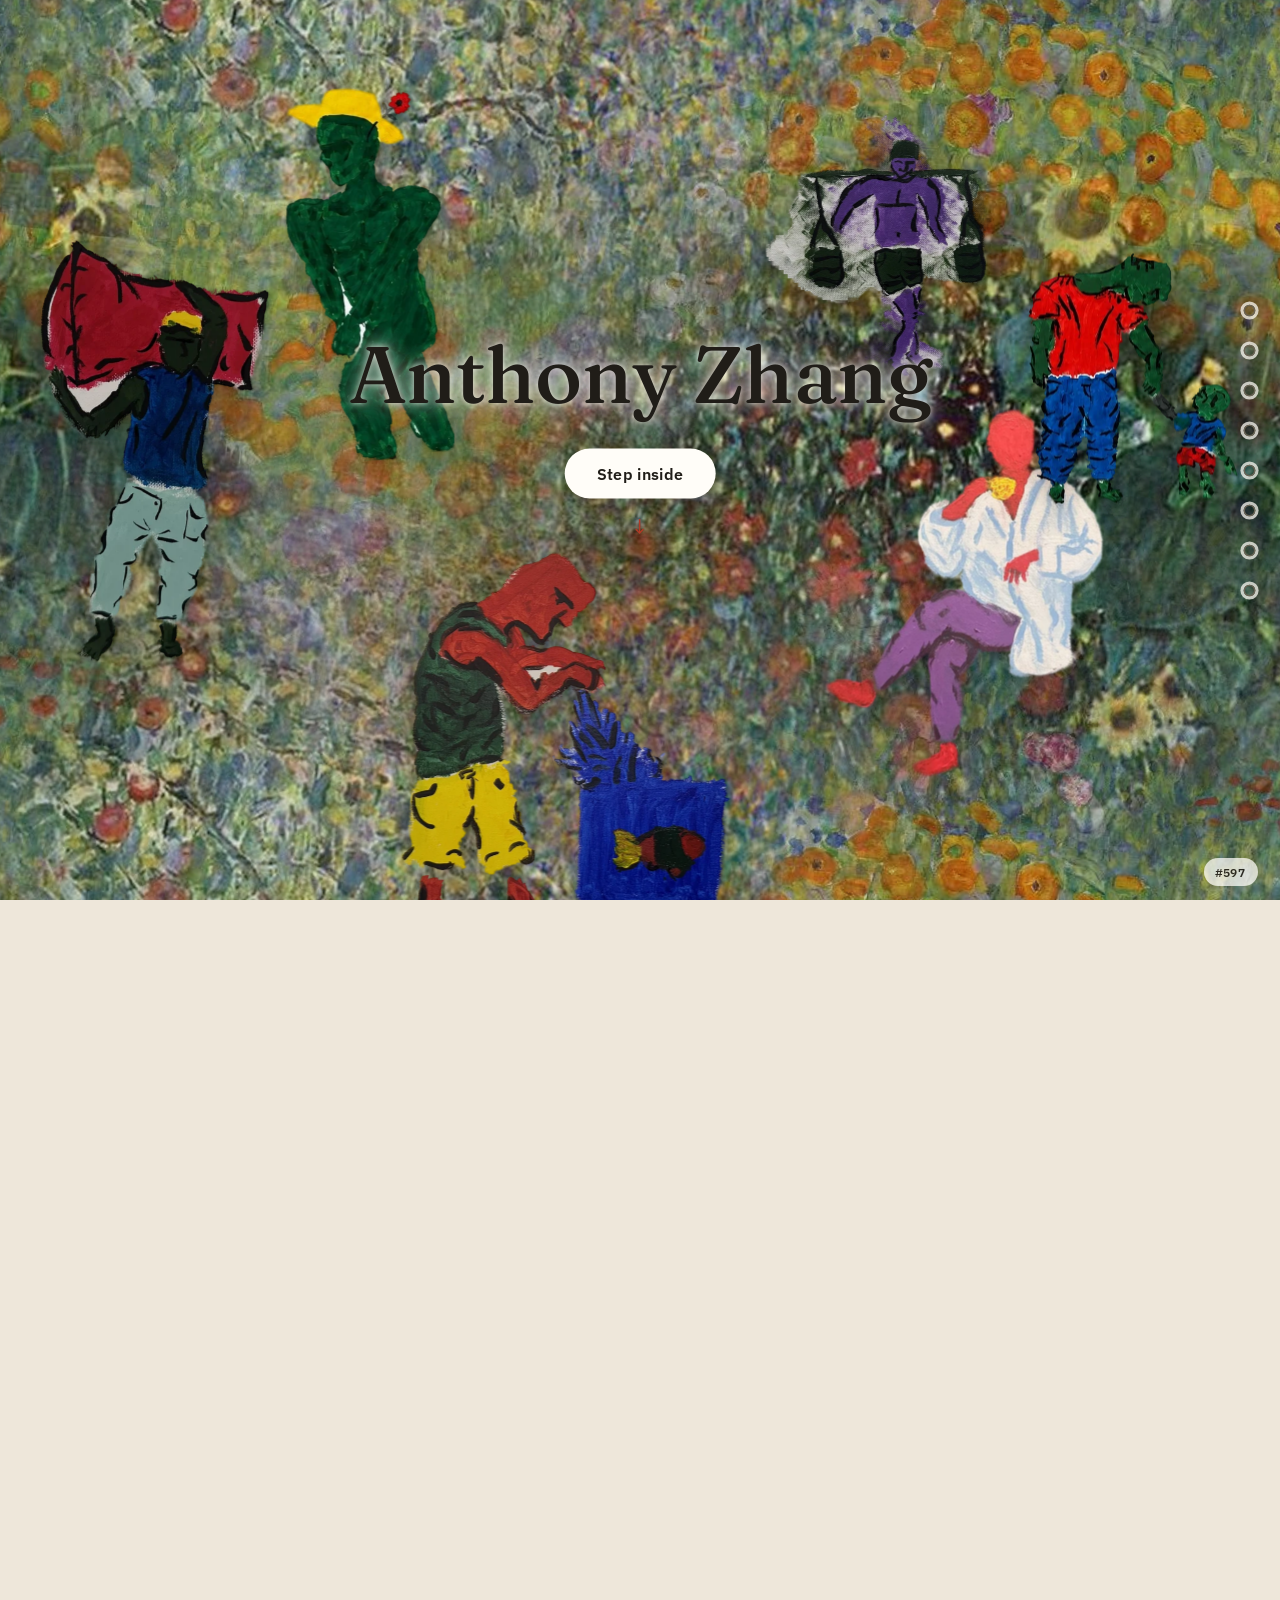
==== commit a2ce7055: "Add files via upload" ====
--- a/index.html
+++ b/index.html
@@ -165,6 +165,47 @@
     transition:background .2s ease, color .2s ease, border-color .2s ease;
   }
   .enter-btn:hover{ background:var(--ink); color:var(--paper); }
+  /* ---------- LANDING BACKDROP (test): ?landing=night | mesh | veil. Without it, the landing page is unchanged. ---------- */
+  .landing-bg{ position:absolute; inset:0; z-index:2; pointer-events:none; opacity:0; overflow:hidden; }
+  body[data-landing="night"] .landing-bg{
+    background:
+      radial-gradient(ellipse at 50% 46%, rgba(96,90,76,.50), transparent 52%),
+      linear-gradient(180deg, #24231f 0%, #14130f 100%);
+  }
+  body[data-landing="veil"] .landing-bg{
+    background:
+      radial-gradient(ellipse at 50% 46%, rgba(20,18,13,.34) 0%, rgba(20,18,13,.74) 78%),
+      rgba(20,18,13,.18);
+  }
+  body[data-landing="mesh"] .landing-bg{ background:#13110e; }
+  body[data-landing="mesh"] .landing-bg::before,
+  body[data-landing="mesh"] .landing-bg::after{
+    content:""; position:absolute; width:90vmax; height:90vmax; border-radius:50%;
+    filter:blur(40px); will-change:transform;
+  }
+  body[data-landing="mesh"] .landing-bg::before{
+    left:-25vmax; top:-30vmax;
+    background:radial-gradient(circle, rgba(58,84,52,.75), rgba(58,84,52,0) 62%);
+    animation:landingDriftA 38s ease-in-out infinite alternate;
+  }
+  body[data-landing="mesh"] .landing-bg::after{
+    right:-30vmax; bottom:-38vmax;
+    background:radial-gradient(circle, rgba(120,48,40,.62), rgba(120,48,40,0) 62%);
+    animation:landingDriftB 46s ease-in-out infinite alternate;
+  }
+  body[data-landing="mesh"] .landing-glow{ position:absolute; inset:0;
+    background:radial-gradient(ellipse at 66% 30%, rgba(180,140,60,.22), transparent 44%), radial-gradient(ellipse at 24% 78%, rgba(46,60,120,.32), transparent 50%); }
+  @keyframes landingDriftA{ from{ transform:translate(0,0) scale(1); } to{ transform:translate(14vmax,10vmax) scale(1.12); } }
+  @keyframes landingDriftB{ from{ transform:translate(0,0) scale(1); } to{ transform:translate(-12vmax,-8vmax) scale(1.1); } }
+  @media (prefers-reduced-motion: reduce){ body[data-landing="mesh"] .landing-bg::before, body[data-landing="mesh"] .landing-bg::after{ animation:none; } }
+  /* the name and button turn light while the dark landing is showing */
+  body.landing-on .room-title h1{ color:#f6f1e6; text-shadow:0 2px 28px rgba(0,0,0,.55); }
+  body.landing-on .enter-btn{ background:rgba(246,241,230,.10); color:#f6f1e6; border-color:rgba(246,241,230,.7); }
+  body.landing-on .enter-btn:hover{ background:#f6f1e6; color:#1d1a15; }
+  body.landing-on .scroll-cue{ color:#e8c9a8; }
+  body.landing-on .scene-nav a{ color:#eaf0ff; }
+  body.landing-on .scene-nav-dot{ box-shadow:0 0 0 2.5px rgba(10,10,10,.45); }
+
   .enter-btn:focus-visible{ outline:2px solid var(--brick); outline-offset:3px; }
   .room-title.is-gone .enter-btn{ pointer-events:none; }
   .scroll-cue{
@@ -1176,6 +1217,8 @@
     font-size:.78rem;
     line-height:1.4;
   }
+  .demo-notice-top{ margin:0 0 16px; }
+  .demo-field-error[hidden], .demo-inline-fix[hidden]{ display:none; }   /* the display rules below were overriding the hidden attribute, so the message never really went away */
   .demo-field-error::before{
     content:"!";
     display:inline-flex;
@@ -1680,6 +1723,136 @@
     .art-credit{ bottom:auto; top:calc(10px + env(safe-area-inset-top,0px)); right:calc(12px + env(safe-area-inset-right,0px)); }
     .pattern-btn{ font-size:.72rem; padding:5px 11px 5px 9px; }
   }
+  /* ---------- UI GUIDE PASS (dossier): same language as the main site: paper, ink, brick, soft round shapes, plain sentence-case labels ---------- */
+  .project-demo-shell{ border:0; border-radius:28px; box-shadow:0 32px 80px rgba(0,0,0,.42); }
+  .folder-tab-physical{
+    border:0; border-radius:16px 16px 0 0; left:30px; top:-30px; height:32px; min-width:0; padding:8px 24px 0;
+    font:600 .8rem 'IBM Plex Sans','IBM Plex Sans Fallback',sans-serif; letter-spacing:.02em; color:#5d4a2a; background:#d6bf8a;
+  }
+  .folder-cover{ border:0; border-radius:28px; }
+  .folder-cover::before{ border-radius:20px; }
+  .demo-header{ border-radius:28px 28px 0 0; border-bottom:0; padding:22px 28px 16px; box-shadow:0 1px 0 rgba(32,29,24,.08); }
+  .folder-paper{ border-radius:0 0 28px 28px; }
+  .demo-kicker{ text-transform:none; letter-spacing:.03em; font-size:.84rem; font-weight:600; margin-bottom:4px; }
+  .demo-close{ border:0; background:rgba(32,29,24,.07); color:var(--ink); transition:background .2s ease, color .2s ease; }
+  .demo-close:hover{ background:var(--ink); color:#fffdf8; }
+  .dossier-tabs{ gap:6px; }
+  .dossier-tab{
+    border:0; border-radius:18px 18px 0 0; min-height:42px; padding:0 20px; background:#d6bf8a; color:#5d4a2a;
+    text-transform:none; letter-spacing:.01em; font:600 .88rem 'IBM Plex Sans','IBM Plex Sans Fallback',sans-serif; box-shadow:none;
+  }
+  .dossier-tab.uml-tab{ transform:none; }
+  .dossier-tab.active{ background:#f7f0df; color:var(--brick); }
+
+  .demo-view{ padding:clamp(20px,3vw,36px); }
+  .demo-intro{ color:#4f493f; font-size:.96rem; line-height:1.65; }
+  .demo-notice{ border-top:0; padding:12px 16px; border-radius:18px; background:rgba(32,29,24,.05); color:#5d574d; font-size:.8rem; line-height:1.55; }
+  .demo-notice-top{ margin:0 0 18px; }
+  .demo-field > span, .demo-field-label, .demo-city-field legend, .demo-section-label{
+    text-transform:none; letter-spacing:.01em; font-size:.84rem; font-weight:600; color:#4f493f;
+  }
+  .demo-city-field legend span{ font-size:.76rem; font-weight:500; letter-spacing:0; color:#7a7366; }
+  .demo-section-label{ font-size:.9rem; }
+  .demo-select, .demo-input{
+    min-height:48px; border:0; border-radius:16px; padding:0 16px; background:#fffdf8;
+    box-shadow:0 0 0 1px rgba(32,29,24,.12), 0 2px 6px rgba(30,25,15,.05); font-size:.92rem;
+    transition:box-shadow .18s ease;
+  }
+  .demo-select{
+    appearance:none; -webkit-appearance:none; padding-right:42px;
+    background-image:url("data:image/svg+xml,%3Csvg xmlns='http://www.w3.org/2000/svg' width='12' height='8' viewBox='0 0 12 8'%3E%3Cpath d='M1 1.5l5 5 5-5' fill='none' stroke='%23201d18' stroke-width='1.7' stroke-linecap='round' stroke-linejoin='round'/%3E%3C/svg%3E");
+    background-repeat:no-repeat; background-position:right 16px center;
+  }
+  .demo-select:focus-visible, .demo-input:focus-visible{ outline:0; box-shadow:0 0 0 2px var(--brick); }
+  .demo-input.field-invalid{ box-shadow:0 0 0 2px var(--brick); }
+  .city-choice{
+    min-height:50px; padding:8px 14px; border:0; border-radius:18px; background:#fffdf8;
+    box-shadow:0 0 0 1px rgba(32,29,24,.12); transition:box-shadow .18s ease, background .18s ease;
+  }
+  .city-choice:has(input:checked){ box-shadow:0 0 0 1.5px rgba(178,58,38,.55); background:#fff; }
+  .demo-date-grid > .demo-field{ min-width:0; }
+  .demo-date-grid .demo-input{ padding:0 12px; min-width:0; }
+  .city-choice strong{ font-size:.88rem; }
+  .city-choice small{ font-size:.74rem; }
+  .city-choice input{ width:17px; height:17px; }
+  .demo-button{
+    min-height:48px; border:0; border-radius:999px; padding:0 26px; background:var(--ink); color:#fffdf8;
+    text-transform:none; letter-spacing:.01em; font-size:.94rem; font-weight:600;
+    box-shadow:0 8px 18px rgba(30,25,15,.18); transition:background .2s ease, transform .15s ease, box-shadow .2s ease;
+  }
+  .demo-button:hover{ background:var(--brick); transform:translateY(-1px); box-shadow:0 10px 22px rgba(30,25,15,.22); }
+  .demo-button:active{ transform:scale(.97); }
+  .demo-field-error{ border:0; border-radius:18px; background:rgba(178,58,38,.09); padding:10px 14px; font-size:.84rem; }
+  .demo-inline-fix{ border:0; background:var(--ink); color:#fffdf8; padding:6px 14px; font-weight:600; font-size:.8rem; }
+  .demo-inline-fix:hover{ background:var(--brick); }
+
+  /* results */
+  .route-visual{ border-radius:26px; background:#ecdfc3; min-height:128px; }
+  .route-node::before{ background:#ecdfc3; }
+  .route-node:first-child::before, .route-node:last-child::before{ background:var(--brick); }
+  .route-node small{ font-size:.74rem; color:#5d574d; }
+  .flight-summary{ border:0; gap:10px; }
+  .flight-stat, .flight-stat + .flight-stat{ padding:16px 20px 15px; border:0; border-radius:22px; background:#fffdf8; box-shadow:0 8px 20px rgba(30,25,15,.08); }
+  .flight-stat span, .word-stat span{ text-transform:none; letter-spacing:.01em; font-size:.8rem; color:#5d574d; }
+  .edge-analysis{ gap:14px; }
+  .edge-step{ border-top:0; border-radius:26px; padding:20px 20px 18px; background:#fffdf8; box-shadow:0 10px 26px rgba(30,25,15,.09); }
+  .edge-step-number{
+    display:inline-block; margin-bottom:8px; padding:3px 11px; border-radius:999px; background:rgba(178,58,38,.1);
+    text-transform:none; letter-spacing:.02em; font-size:.74rem; font-weight:600;
+  }
+  .edge-step h3{ font-size:1.15rem; }
+  .edge-step p{ font-size:.8rem; line-height:1.55; color:#5d574d; }
+  .edge-row{ font-size:.82rem; min-height:34px; border-bottom-color:rgba(32,29,24,.07); }
+  .edge-row strong{ font-size:.86rem; }
+  .edge-choice{ font-size:.8rem; padding:9px 0; border-bottom-color:rgba(32,29,24,.07); }
+  .edge-badge{
+    margin-left:8px; padding:1px 9px; border-radius:999px; background:rgba(178,58,38,.1);
+    text-transform:none; letter-spacing:.01em; font-size:.7rem; font-weight:600;
+  }
+  .demo-status{ font-size:.84rem; color:#4f493f; }
+
+  /* WordHunt */
+  .word-cell{ border:0; border-radius:20px; background:#fffdf8; box-shadow:0 6px 16px rgba(30,25,15,.09); }
+  .word-cell.is-path{ background:var(--brick); box-shadow:0 6px 16px rgba(178,58,38,.28); }
+  @keyframes cell-scan{ 0%,100%{ background:#fffdf8; } 50%{ background:#ecdfc3; } }
+  .word-stats{ border:0; gap:10px; }
+  .word-stat, .word-stat:nth-child(even){ padding:14px 16px 12px; border:0; border-radius:20px; background:#fffdf8; box-shadow:0 8px 20px rgba(30,25,15,.08); }
+  .word-result{
+    min-height:38px; padding:0 16px; border:0; border-radius:999px; background:rgba(32,29,24,.07);
+    letter-spacing:.02em; font-size:.82rem; transition:background .18s ease, color .18s ease;
+  }
+  .word-result:hover{ background:rgba(32,29,24,.14); }
+  .word-result.active{ background:var(--brick); color:#fffdf8; }
+  .threshold-row output{ font-size:.88rem; }
+
+  /* UML tab */
+  .uml-view{ padding:24px 28px; }
+  .uml-document-header{ border-bottom:0; }
+  .uml-download{
+    border:0; border-radius:999px; min-height:44px; padding:0 20px; background:var(--ink); color:#fffdf8; transform:none;
+    text-transform:none; letter-spacing:.01em; font:600 .88rem 'IBM Plex Sans','IBM Plex Sans Fallback',sans-serif;
+    box-shadow:0 8px 18px rgba(30,25,15,.18); transition:background .2s ease;
+  }
+  .uml-download:hover{ background:var(--brick); }
+  .uml-toolbar button{ border:0; border-radius:999px; min-width:40px; min-height:38px; padding:0 14px; background:rgba(32,29,24,.07); color:var(--ink); font-size:.86rem; }
+  .uml-toolbar button:hover{ background:var(--ink); color:#fffdf8; }
+  .uml-toolbar output{ font-size:.82rem; }
+  .uml-viewport{ border:0; border-radius:22px; box-shadow:inset 0 0 0 1px rgba(32,29,24,.08); }
+
+  @media (max-width:600px),
+         (max-width:900px) and (hover:none) and (pointer:coarse) and (orientation:portrait){
+    .project-demo-shell, .folder-cover{ border-radius:24px; }
+    .demo-header{ border-radius:24px 24px 0 0; padding:14px 16px 10px; }
+    .folder-paper{ border-radius:0 0 24px 24px; }
+    .folder-tab-physical{ font-size:.72rem; height:26px; padding:6px 16px 0; left:14px; top:-24px; }
+    .dossier-tab{ min-height:38px; padding:0 14px; font-size:.8rem; }
+    .demo-kicker{ font-size:.76rem; }
+    .demo-view{ padding:18px 16px; }
+    .flight-stat, .flight-stat + .flight-stat{ padding:12px 14px; }
+    .edge-step{ padding:16px; }
+    .uml-view{ padding:16px; }
+  }
+
   /* Phase 1 / A-04: iPhone zooms the page when a field under 16px is tapped; on touch screens keep fields at 16px. */
   @media (pointer:coarse){ .demo-input, .demo-select, .pattern-input{ font-size:16px; } }
 </style>
@@ -1695,6 +1868,7 @@
         <span class="pattern-dot"></span><span id="patternLabel">#</span>
       </button>
     </div>
+    <div class="landing-bg" id="landingBg" aria-hidden="true"><div class="landing-glow"></div></div>
     <div class="white-overlay" id="whiteOverlay"></div>
 
     <div class="room-title" id="roomTitle">
@@ -1738,7 +1912,7 @@
       <h2>Currency Map</h2>
       <p>A world map of what one unit of each currency is worth. Switch it to see what a Big Mac costs in each country.</p>
       <span class="meta-line">JavaScript · live exchange rates</span>
-      <a class="cta" href="currency-map.html">Open Currency Map</a>
+      <a class="cta" href="currency-map2.html">Open Currency Map</a>
     </div>
 
     <div class="portal-wash" id="portalWash" aria-hidden="true"></div>
@@ -1829,7 +2003,7 @@
 
 <div class="project-demo-modal" id="projectDemoModal" aria-hidden="true">
   <div class="project-demo-shell" role="dialog" aria-modal="true" aria-labelledby="projectDemoTitle">
-    <div class="folder-tab-physical" aria-hidden="true">AZ / CASE FILE</div>
+    <div class="folder-tab-physical" aria-hidden="true">AZ case file</div>
     <div class="folder-cover" aria-hidden="true">
       <span class="folder-cover-code">PROJECT DOSSIER / EYES ONLY</span>
       <strong>TOP SECRET</strong>
@@ -1841,8 +2015,8 @@
         <h2 id="projectDemoTitle">Project demo</h2>
       </div>
       <div class="dossier-tabs" role="tablist" aria-label="Project dossier views">
-        <button class="dossier-tab active" id="interactiveDemoTab" type="button" role="tab" data-folder-pane="demo" aria-selected="true">Interactive Demo</button>
-        <button class="dossier-tab uml-tab" id="umlDiagramTab" type="button" role="tab" data-folder-pane="uml" aria-selected="false">UML Diagram</button>
+        <button class="dossier-tab active" id="interactiveDemoTab" type="button" role="tab" data-folder-pane="demo" aria-selected="true">Interactive demo</button>
+        <button class="dossier-tab uml-tab" id="umlDiagramTab" type="button" role="tab" data-folder-pane="uml" aria-selected="false">UML diagram</button>
       </div>
       <button class="demo-close" id="projectDemoClose" type="button" aria-label="Close project demo">&times;</button>
     </header>
@@ -1851,15 +2025,16 @@
     <section class="demo-view" id="flightDemo" data-demo-view="flight" hidden>
       <div class="demo-layout">
         <aside class="demo-sidebar">
-          <p class="demo-intro">Find directional price edges instead of choosing a destination first. The optimizer ranks outbound and return fares separately, locks the cheapest valid boundaries, then tests a third city between them.</p>
+          <p class="demo-intro">Instead of picking a destination first, this prices every one-way flight out and every one-way flight back, keeps the cheapest on each side, then looks for a third city that fits in between.</p>
+          <p class="demo-notice demo-notice-top">These are sample fares saved in the page. Changing the dates shifts the snapshot, but nothing here talks to an airline or a live price feed.</p>
           <div class="demo-date-grid">
             <label class="demo-field">
               <span>Depart</span>
-              <input class="demo-input" id="flightStartDate" type="date" value="2026-09-04" aria-describedby="flightDateError">
+              <input class="demo-input" id="flightStartDate" type="date" aria-describedby="flightDateError">
             </label>
             <label class="demo-field">
               <span>Return</span>
-              <input class="demo-input" id="flightEndDate" type="date" value="2026-09-13" aria-describedby="flightDateError">
+              <input class="demo-input" id="flightEndDate" type="date" aria-describedby="flightDateError">
             </label>
           </div>
           <p class="demo-field-error" id="flightDateError" aria-live="polite" hidden>
@@ -1874,15 +2049,14 @@
             <legend>Candidate cities <span>choose at least 3</span></legend>
             <div class="city-choice-grid" id="flightCities"></div>
           </fieldset>
-          <button class="demo-button" id="flightRun" type="button">Find directional edges</button>
-          <p class="demo-notice">Illustrative directional fares are stored locally. Dates adjust the curated snapshot, but no airline inventory or live pricing API is queried.</p>
+          <button class="demo-button" id="flightRun" type="button">Find the cheapest trip</button>
         </aside>
 
         <div class="demo-workspace flight-results" id="flightResults">
-          <p class="demo-section-label" id="flightRouteLabel">Lowest-cost three-city path</p>
+          <p class="demo-section-label" id="flightRouteLabel">Cheapest three-city trip</p>
           <div class="route-visual" id="flightRouteVisual" aria-live="polite"></div>
           <div class="flight-summary" id="flightSummary"></div>
-          <p class="demo-section-label">How the path was selected</p>
+          <p class="demo-section-label">How it picked the trip</p>
           <div class="edge-analysis" id="flightAnalysis"></div>
           <p class="demo-status" id="flightStatus" aria-live="polite"></p>
         </div>
@@ -1892,7 +2066,7 @@
     <section class="demo-view" id="wordhuntDemo" data-demo-view="wordhunt" hidden>
       <div class="demo-layout">
         <aside class="demo-sidebar">
-          <p class="demo-intro">Replay a pruning pass on a curated 4-by-4 board. The threshold changes the estimated search reduction and recall before the stored paths are visualized.</p>
+          <p class="demo-intro">Pick a 4-by-4 board and a pruning threshold, then watch which word paths survive. A stricter threshold searches less but can miss more words.</p>
           <label class="demo-field">
             <span>Board preset</span>
             <select class="demo-select" id="wordBoardPreset"></select>
@@ -1901,22 +2075,22 @@
             <span class="threshold-row"><span>Pruning threshold</span><output id="wordThresholdOutput">0.58</output></span>
             <input class="threshold-range" id="wordThreshold" type="range" min="0.35" max="0.78" value="0.58" step="0.01">
           </label>
-          <button class="demo-button" id="wordRun" type="button">Run neural pass</button>
-          <p class="demo-notice">This is an honest interface simulation driven by replaceable sample outputs, not the original trained model running in the browser.</p>
+          <button class="demo-button" id="wordRun" type="button">Run the pruning pass</button>
+          <p class="demo-notice">This is a replay of saved results, not the trained model running live in your browser.</p>
         </aside>
 
         <div class="wordhunt-workspace">
           <div>
-            <p class="demo-section-label">Search board</p>
+            <p class="demo-section-label">The board</p>
             <div class="word-grid" id="wordGrid" role="grid" aria-label="WordHunt letter board"></div>
           </div>
           <div class="wordhunt-side">
             <div>
-              <p class="demo-section-label">Pass summary</p>
+              <p class="demo-section-label">What the pass found</p>
               <div class="word-stats" id="wordStats"></div>
             </div>
             <div>
-              <p class="demo-section-label">Retained paths</p>
+              <p class="demo-section-label">Words that survived</p>
               <div class="word-results" id="wordResults"></div>
             </div>
             <p class="demo-status" id="wordStatus" aria-live="polite">Choose a preset and run the pass.</p>
@@ -1928,7 +2102,7 @@
     <section class="uml-view" id="projectUmlView" hidden>
       <div class="uml-document-header">
         <div>
-          <span class="demo-kicker">System workflow / activity diagram</span>
+          <span class="demo-kicker">How it works</span>
           <h3 id="projectUmlTitle">Project UML Diagram</h3>
           <p>Use the controls to enlarge the diagram. The source file remains editable in diagrams.net.</p>
         </div>
@@ -2105,6 +2279,123 @@
     var og = out.getContext('2d'); og.imageSmoothingQuality = 'high'; og.drawImage(c, 0, 0, 1600, 1000);
     return makeSeamless(out);
   }
+  // Blue Gem, "case-hardened steel" version: muted olive steel, gold-brown halos, dark purple rims and blue islands.
+  function makeGemBoardSteel(){
+    var gh = 400, gw = 640, c = document.createElement('canvas'); c.width = gw; c.height = gh;
+    var g = c.getContext('2d'), im = g.createImageData(gw, gh), d = im.data;
+    function h(x, y){ var n = Math.sin(x * 127.1 + y * 311.7) * 43758.5453; return n - Math.floor(n); }
+    function vn(x, y){ var xi = Math.floor(x), yi = Math.floor(y), xf = x - xi, yf = y - yi, u = xf * xf * (3 - 2 * xf), v = yf * yf * (3 - 2 * yf);
+      return (h(xi, yi) * (1 - u) + h(xi + 1, yi) * u) * (1 - v) + (h(xi, yi + 1) * (1 - u) + h(xi + 1, yi + 1) * u) * v; }
+    function fbm(x, y, o){ var a = .5, s = 0; for(var i = 0; i < o; i++){ s += a * vn(x, y); x = x * 2.03 + 11.3; y = y * 2.03 + 4.7; a *= .5; } return s; }
+    function mix(a, b, t){ t = Math.max(0, Math.min(1, t)); return [a[0] + (b[0] - a[0]) * t, a[1] + (b[1] - a[1]) * t, a[2] + (b[2] - a[2]) * t]; }
+    function sm(a, b, x){ var t = Math.max(0, Math.min(1, (x - a) / (b - a))); return t * t * (3 - 2 * t); }
+    var steel = [100, 104, 96], steelHi = [116, 116, 104], olive = [98, 100, 72], brown = [126, 96, 52], gold = [196, 160, 84], cream = [222, 200, 128],
+        blueDeep = [56, 66, 142], blueMid = [72, 112, 180], blueLite = [96, 148, 206], purple = [72, 48, 80], wine = [96, 62, 66];
+    var S = 12;
+    for(var py = 0; py < gh; py++) for(var px = 0; px < gw; px++){
+      var x = px / gh * S, y = py / gh * S;
+      var wx = fbm(x * .8 + 3.1, y * .8 + 1.7, 3), wy = fbm(x * .8 + 8.4, y * .8 + 5.2, 3);
+      var f = fbm(x * .75 + wx * 1.6, y * .75 + wy * 1.6, 5);
+      var rag = fbm(x * 5 + 40, y * 5 + 17, 4);
+      var t = f + (rag - .5) * .3 - .555;                        // < 0 outside a blue island, > 0 inside
+      var inside = sm(-.004, .012, t);
+      var grain = fbm(x * 22 + 5, y * 22 + 9, 2) - .5;
+      // steel ground: olive-grey, patchy
+      var col = mix(steel, steelHi, fbm(x * 2 + 70, y * 2 + 20, 3) * 1.4 - .4);
+      col = mix(col, olive, sm(.5, .72, fbm(x * 1.6 + 120, y * 1.6 + 7, 3)) * .55);
+      // gold-brown halo hugging every island
+      var halo = sm(-.2, -.015, t) * (1 - inside);
+      var patch = fbm(x * 3 + 200, y * 3 + 90, 3);
+      col = mix(col, brown, halo * (.45 + patch * .55));
+      var shine = sm(-.06, -.005, t) * (1 - inside) * sm(.52, .72, fbm(x * 4 + 300, y * 4 + 50, 3));
+      col = mix(col, gold, shine * .75);
+      col = mix(col, cream, shine * sm(.62, .8, fbm(x * 6 + 15, y * 6 + 300, 3)) * .7);
+      // dark purple / wine rim right at the edge
+      var rim = (1 - sm(0, .045, Math.abs(t - .004))) * (.55 + .45 * fbm(x * 9 + 90, y * 9 + 5, 2) * 2);
+      col = mix(col, wine, rim * .55 * (1 - inside * .3));
+      // blue islands: bright centres, mottled, with dark purple pits towards the edge
+      var mott = fbm(x * 6 + 60, y * 6 + 30, 4);
+      var b = mix(blueDeep, blueMid, sm(.0, .05, t) + (mott - .5) * 1.5);
+      b = mix(b, blueLite, sm(.05, .2, t) * .8 + (mott - .5) * .7);
+      var pits = sm(.5, .64, fbm(x * 9 + 400, y * 9 + 60, 4)) * (1 - sm(.03, .16, t));
+      b = mix(b, purple, pits * .85);
+      col = mix(col, b, inside);
+      var k = (py * gw + px) * 4, gr = grain * 26;
+      d[k] = col[0] + gr; d[k+1] = col[1] + gr; d[k+2] = col[2] + gr; d[k+3] = 255;
+    }
+    g.putImageData(im, 0, 0);
+    var out = document.createElement('canvas'); out.width = 1600; out.height = 1000;
+    var og = out.getContext('2d'); og.imageSmoothingQuality = 'high'; og.drawImage(c, 0, 0, 1600, 1000);
+    return makeSeamless(out);
+  }
+  // Test switch: add ?gem=steel to the address to see the case-hardened steel version of 661. Without it, the original blue gem shows.
+  // 661 modes: default 'photo' (your three photographs). Add ?gem=steel for the generated steel look, ?gem=blue for the first blue version.
+  var GEM_MODE = (new URLSearchParams(location.search).get('gem') || 'photo');
+  var gemPhotos = null, gemPhotoTried = false;
+  var GEM_FILES = { start:'images/gem-start.png', end:'images/gem-end.png', fill:'images/gem-fill.png' };
+  function loadExact(src){ return new Promise(function(res){ var im = new Image(); im.onload = function(){ res(im); }; im.onerror = function(){ res(null); }; im.src = src; }); }
+  function loadGemPhotos(done){
+    Promise.all([loadExact(GEM_FILES.start), loadExact(GEM_FILES.end), loadExact(GEM_FILES.fill)]).then(function(r){
+      if(r[0] && r[1] && r[2]) gemPhotos = { start:r[0], end:r[1], fill:r[2] }; else GEM_MODE = 'steel';   // missing a file? fall back to the generated version
+      done();
+    });
+  }
+  // The photographed pattern: the first photo sits at the opening, the second at the close, and the third (the grey-olive filler)
+  // is tiled in between and feathered around both, so the gold edge of each photo melts into it. The black gallery covers the middle.
+  function makePhotoView(){
+    var k = Math.max(1.3, Math.min(2.1, sheetSize()[0] / 1100));
+    var winW = innerWidth / k, winH = innerHeight / k, travel = 3.4 * innerHeight, span = travel / k;
+    var W = 1920, cy = winH * .6, H = Math.ceil(cy + span + winH * .65);
+    var c = document.createElement('canvas'); c.width = W; c.height = H; var g = c.getContext('2d');
+    g.imageSmoothingEnabled = true; g.imageSmoothingQuality = 'high';
+    // The filler photo is tiny, so instead of repeating it (which shows) it is scattered as many round, softly-edged patches,
+    // each turned and flipped a different way. They overlap and wrap around the left and right edges, so the strip repeats cleanly.
+    var rnd = rng32(661 * 7919 + 5), PS = 270, STEP = 150, fill = gemPhotos.fill;
+    var stamp = document.createElement('canvas'); stamp.width = stamp.height = PS; var sg = stamp.getContext('2d');
+    sg.imageSmoothingQuality = 'high';
+    var ang = 0, flip = 1, sx = 0, sy = 0;
+    function drawPatch(cx, cyy){
+      sg.globalCompositeOperation = 'source-over'; sg.clearRect(0, 0, PS, PS);
+      sg.save(); sg.translate(PS / 2, PS / 2); sg.rotate(ang); sg.scale(flip, 1);
+      var big = PS * 1.5; sg.drawImage(fill, -big / 2 + sx, -big / 2 + sy, big, big); sg.restore();
+      sg.globalCompositeOperation = 'destination-in';
+      var rg = sg.createRadialGradient(PS / 2, PS / 2, 0, PS / 2, PS / 2, PS / 2);
+      rg.addColorStop(0, 'rgba(0,0,0,1)'); rg.addColorStop(.45, 'rgba(0,0,0,.9)'); rg.addColorStop(1, 'rgba(0,0,0,0)');
+      sg.fillStyle = rg; sg.fillRect(0, 0, PS, PS);
+      g.drawImage(stamp, cx - PS / 2, cyy - PS / 2);
+    }
+    g.fillStyle = '#6a7478'; g.fillRect(0, 0, W, H);          // the filler's average colour, under everything
+    for(var yy = -PS / 2; yy < H + PS / 2; yy += STEP) for(var xx = 0; xx < W; xx += STEP){
+      ang = rnd() * Math.PI * 2; flip = rnd() < .5 ? -1 : 1; sx = (rnd() - .5) * 30; sy = (rnd() - .5) * 30;
+      var px0 = xx + (rnd() - .5) * 60, py0 = yy + (rnd() - .5) * 60;
+      drawPatch(px0, py0);
+      if(px0 < PS / 2) drawPatch(px0 + W, py0);                  // wrap, so the left and right edges meet
+      if(px0 > W - PS / 2) drawPatch(px0 - W, py0);
+    }
+    function feathered(img, w, h, cx, cyy, f){  // paste a photo with its edges fading into what is underneath
+      var t = document.createElement('canvas'); t.width = Math.ceil(w); t.height = Math.ceil(h);
+      var tg = t.getContext('2d'); tg.imageSmoothingQuality = 'high'; tg.drawImage(img, 0, 0, t.width, t.height);
+      tg.globalCompositeOperation = 'destination-in';
+      var gx = tg.createLinearGradient(0, 0, t.width, 0); gx.addColorStop(0, 'rgba(0,0,0,0)'); gx.addColorStop(f, 'rgba(0,0,0,1)'); gx.addColorStop(1 - f, 'rgba(0,0,0,1)'); gx.addColorStop(1, 'rgba(0,0,0,0)');
+      tg.fillStyle = gx; tg.fillRect(0, 0, t.width, t.height);
+      var gy = tg.createLinearGradient(0, 0, 0, t.height); gy.addColorStop(0, 'rgba(0,0,0,0)'); gy.addColorStop(f, 'rgba(0,0,0,1)'); gy.addColorStop(1 - f, 'rgba(0,0,0,1)'); gy.addColorStop(1, 'rgba(0,0,0,0)');
+      tg.fillStyle = gy; tg.fillRect(0, 0, t.width, t.height);
+      g.drawImage(t, cx - t.width / 2, cyy - t.height / 2);
+    }
+    var a = gemPhotos.start, b = gemPhotos.end;
+    var hA = winH * 1.05, hB = winH * 1.5;
+    feathered(a, hA * a.naturalWidth / a.naturalHeight, hA, W * .45, cy + .14 * span, .22);
+    feathered(b, hB * b.naturalWidth / b.naturalHeight, hB, W * .58, cy + .97 * span, .26);
+    // fine grain, so the enlarged photographs keep a metal-like tooth instead of looking soft
+    var n = document.createElement('canvas'); n.width = n.height = 192; var ng = n.getContext('2d'), nd = ng.createImageData(192, 192);
+    for(var i = 0; i < nd.data.length; i += 4){ var v = 128 + (Math.random() - .5) * 90; nd.data[i] = nd.data[i+1] = nd.data[i+2] = v; nd.data[i+3] = 255; }
+    ng.putImageData(nd, 0, 0);
+    g.globalCompositeOperation = 'soft-light'; g.globalAlpha = .55; g.fillStyle = g.createPattern(n, 'repeat'); g.fillRect(0, 0, W, H);
+    g.globalCompositeOperation = 'source-over'; g.globalAlpha = 1;
+    var cs = 1, sn = 0, px = innerWidth / 2, py = innerHeight / 2, cx = W / 2;
+    view = { board: c, k: k, rot: 0, cx: cx, cy: cy, vw: innerWidth, vh: innerHeight, travel: travel,
+             ox: cx - px / k, oy: cy - py / k };
+  }
   // ---- the repeating "board" for each kind of pattern (mirrored at the edges, so it can travel forever) ----
   function cloneBoard(){ var c = document.createElement('canvas'); c.width = mapCanvas.width; c.height = mapCanvas.height; c.getContext('2d').drawImage(mapCanvas, 0, 0); return c; }
   var gemBoard = null, goldBoard = null;
@@ -2147,8 +2438,9 @@
   var view = null, panP = 0, lastPan = -99999, paintQueued = false;
   function makeView(n, tier){
     var rnd = rng32(n * 2654435761 + 12345); rnd(); rnd();
+    if(tier.gem && GEM_MODE === 'photo' && gemPhotos){ makePhotoView(); return; }
     rnd(); var zoom = 1, rot = rnd() * 2 * Math.PI;      // any orientation; one fixed scale per device, so petals are the same size in every pattern
-    var board = tier.gem ? (gemBoard || (gemBoard = makeGemBoard())) : tier.gold ? (goldBoard || (goldBoard = makeGoldBoard())) : mapCanvas;
+    var board = tier.gem ? (gemBoard || (gemBoard = GEM_MODE === 'steel' ? makeGemBoardSteel() : makeGemBoard())) : tier.gold ? (goldBoard || (goldBoard = makeGoldBoard())) : mapCanvas;
     var MW = board.width, MH = board.height;
     var cx = rnd() * 2 * MW, cy = rnd() * 2 * MH;                     // anywhere on the 2x2 mirrored board
     if(tier.sun){ zoom = 1; rot = 0; cx = MW / 2; cy = MH / 2; }
@@ -2169,6 +2461,7 @@
     wall.classList.toggle('is-gem', !!tier.gem); document.body.classList.toggle('gem', !!tier.gem);
     wctx.setTransform(1, 0, 0, 1, 0, 0); wctx.clearRect(0, 0, cw, ch);
     if(!tier.gem && !mapCanvas) return;
+    if(tier.gem && GEM_MODE === 'photo' && !gemPhotos) return;     // wait for the three photographs
     if(!view) makeView(patternSeed, tier);
     var b = view.board, MW = b.width, MH = b.height, k = view.k, rot = view.rot, cs = Math.cos(rot), sn = Math.sin(rot);
     var d = panP * view.travel, ox = view.ox + sn * d / k, oy = view.oy + cs * d / k;
@@ -2193,6 +2486,10 @@
   function setPattern(n){
     patternSeed = n; view = null;
     var tier = patternTier(n), btn = $('patternBtn');
+    if(tier.gem && GEM_MODE === 'photo' && !gemPhotos && !gemPhotoTried){      // fetched the first time 661 is asked for
+      gemPhotoTried = true;
+      loadGemPhotos(function(){ if(patternSeed === n){ view = null; paintWall(); } });
+    }
     if(tier.sun && !sunImg && !sunTried){      // H-02: fetched the first time the Sunflower pattern is asked for
       sunTried = true;
       loadImg(SUNFLOWER_FILE).then(function(im){ sunImg = im; if(im && patternSeed === n){ view = null; paintWall(); } });
@@ -2294,6 +2591,10 @@
   var rzT = 0;
   window.addEventListener('resize', function(){ clearTimeout(rzT); rzT = setTimeout(function(){ if(innerWidth * 1.02 > wallArt.width || innerHeight * 1.04 > wallArt.height) paintWall(); }, 200); });
   var roomTitle = $('roomTitle');
+  var LANDING = new URLSearchParams(location.search).get('landing') || '';
+  if(['night','mesh','veil'].indexOf(LANDING) < 0) LANDING = '';
+  if(LANDING) document.body.setAttribute('data-landing', LANDING);
+  var landingBg = $('landingBg');
   var galleryWrap = $('galleryWrap');
   var galleryPanel = $('cGallery');
   var canvasWrap = $('canvas3dWrap');
@@ -2348,6 +2649,28 @@
   // The opening: both a click and plain scrolling lead in.
   enterBtn.addEventListener('click', function(){ scrollToSceneIndex(0, true); });
   var cueIndex = -2;
+
+  // ---- Remember where you are: the address carries the current scene (#scene-map, ...), so coming back from a project page
+  // (or sharing a link) lands on that scene instead of the landing page. Uses replaceState, so the Back button is not filled with entries.
+  var pendingHash = /^#scene-/.test(location.hash), deepLinkDone = !pendingHash;
+  function jumpToHash(){
+    var m = /^#scene-([\w-]+)/.exec(location.hash); if(!m) return;
+    for(var i = 0; i < SCENES.length; i++){ if(SCENES[i].id === m[1]){ scrollToSceneIndex(i, false); return; } }
+  }
+  function syncHash(idx){
+    if(!deepLinkDone) return;
+    try{
+      var h = idx >= 0 ? '#scene-' + SCENES[idx].id : '';
+      if(location.hash !== h) history.replaceState(null, '', location.pathname + location.search + h);
+    }catch(_){}
+  }
+  if(pendingHash){
+    jumpToHash();
+    window.addEventListener('load', function(){
+      jumpToHash();                                           // once images and fonts have settled the layout
+      setTimeout(function(){ deepLinkDone = true; syncHash(cueIndex); }, 500);
+    });
+  }
   nextCue.addEventListener('click', function(){ if(cueIndex >= 0 && cueIndex < LAST) scrollToSceneIndex(cueIndex + 1, true); });
 
   // ---- Envelopes: how a figure and its card arrive, hold, and leave ----
@@ -2543,6 +2866,9 @@
     whiteOverlay.style.opacity = patternShown ? 0 : whiteFactor;
 
     // ---- the name recedes; the Enter button leaves with it ----
+    var landingVis = LANDING ? 1 - smoothstep(.02, .6, ip) : 0;      // the dark landing lifts as you scroll in, uncovering the wall
+    landingBg.style.opacity = landingVis.toFixed(3);
+    document.body.classList.toggle('landing-on', landingVis > .5);
     var titleOpacity = 1 - smoothstep(0, .45, ip);
     roomTitle.style.opacity = titleOpacity;
     roomTitle.style.visibility = titleOpacity > .01 ? 'visible' : 'hidden';
@@ -2558,6 +2884,7 @@
     });
     if(activeIndex !== cueIndex){
       cueIndex = activeIndex;
+      syncHash(activeIndex);
       if(activeIndex >= 0 && activeIndex < LAST){
         nextCue.textContent = 'Next: ' + SCENES[activeIndex+1].label;
         nextCue.classList.add('is-on');
@@ -2930,6 +3257,6 @@
 </script>
 
 <script src="canvas-viewer.js?v=20261014" defer></script>
-<script src="project-demos.js"></script>
+<script src="project-demos2.js"></script>
 </body>
 </html>
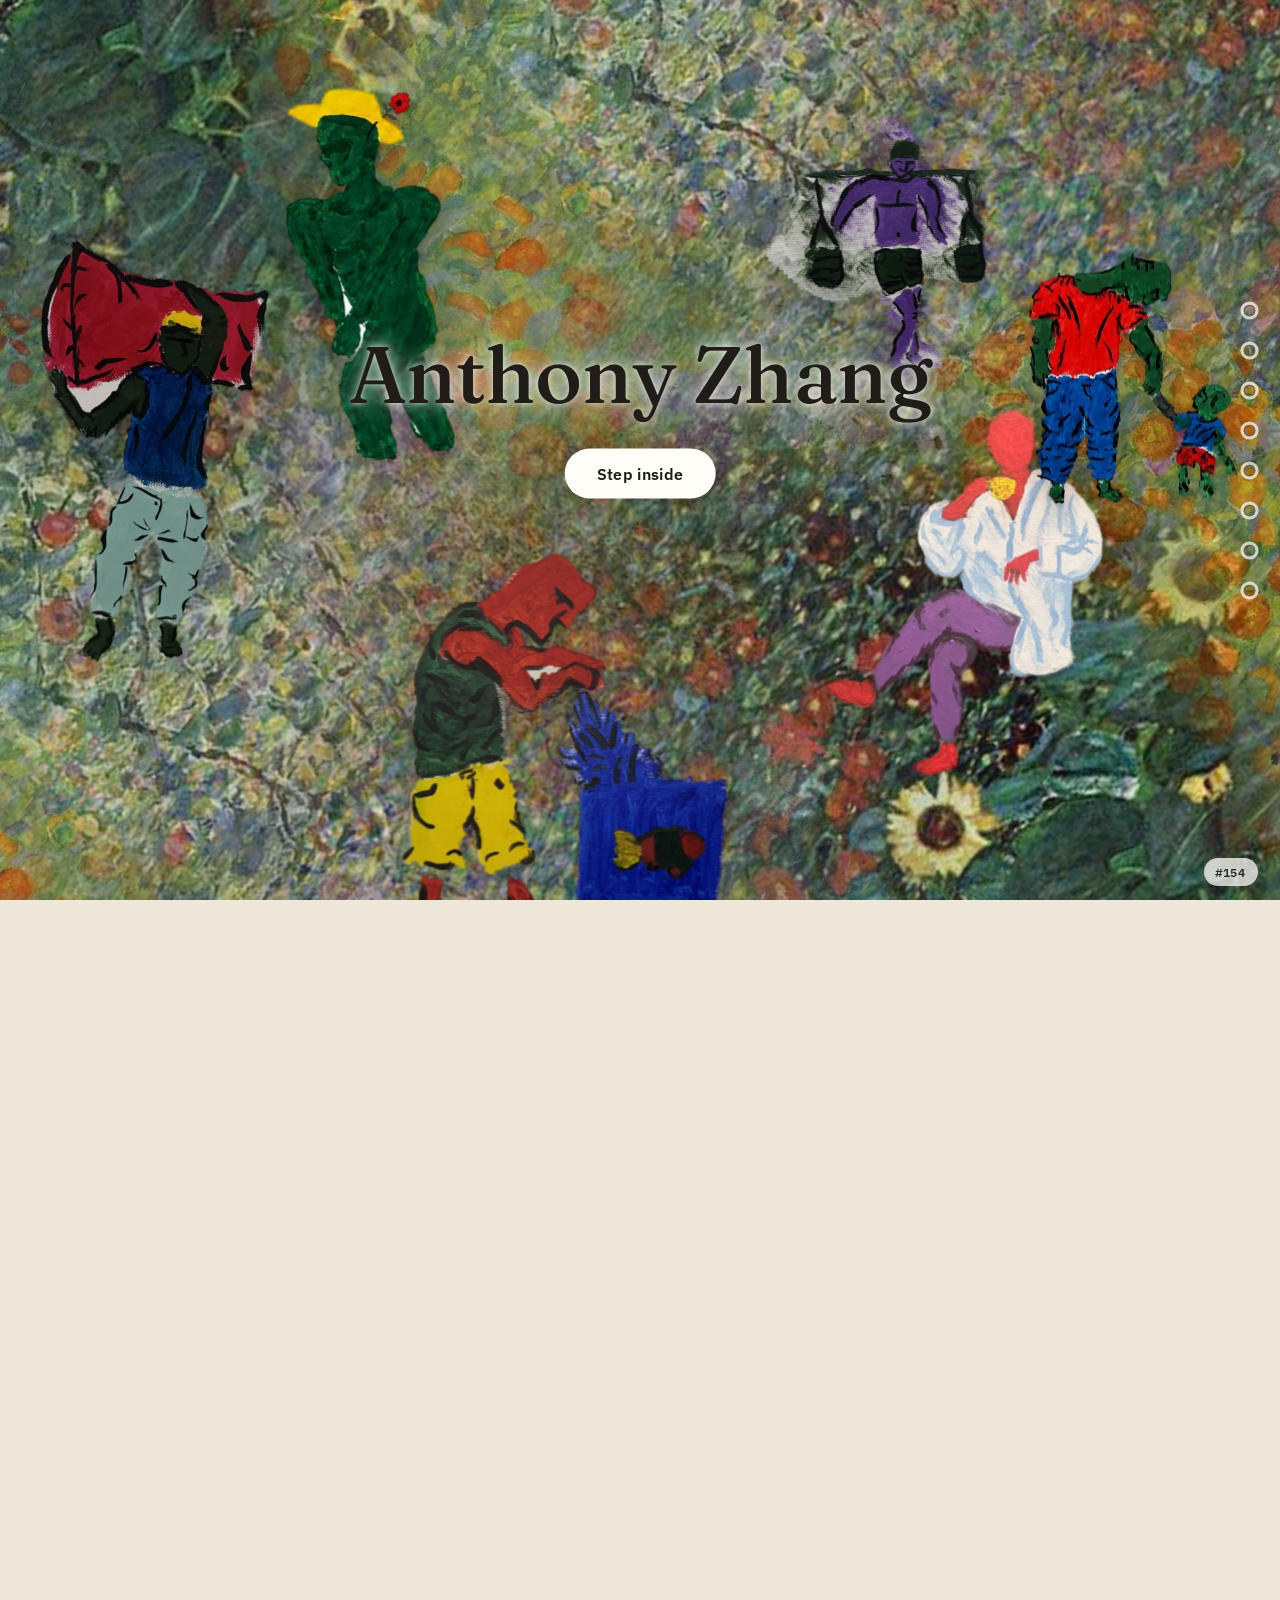
==== commit 50314fb1: "Add files via upload" ====
--- a/index.html
+++ b/index.html
@@ -1912,7 +1912,7 @@
       <h2>Currency Map</h2>
       <p>A world map of what one unit of each currency is worth. Switch it to see what a Big Mac costs in each country.</p>
       <span class="meta-line">JavaScript · live exchange rates</span>
-      <a class="cta" href="currency-map2.html">Open Currency Map</a>
+      <a class="cta" href="currency-map.html">Open Currency Map</a>
     </div>
 
     <div class="portal-wash" id="portalWash" aria-hidden="true"></div>
@@ -3257,6 +3257,631 @@
 </script>
 
 <script src="canvas-viewer.js?v=20261014" defer></script>
-<script src="project-demos2.js"></script>
+<script>
+(function(){
+  'use strict';
+
+  /* Replace these sample scenarios with real project exports later. The UI
+     reads only from this object, so the exhibit code does not need rewriting. */
+  window.PROJECT_DEMO_DATA = {
+    flights: {
+      homes:[
+        { code:'EWR', city:'Newark' },
+        { code:'JFK', city:'New York' },
+        { code:'PHL', city:'Philadelphia' }
+      ],
+      cities:[
+        { code:'KIX', city:'Osaka' },
+        { code:'PVG', city:'Shanghai' },
+        { code:'HKG', city:'Hong Kong' },
+        { code:'TPE', city:'Taipei' }
+      ],
+      homeEdges:{
+        EWR:{
+          outbound:{ KIX:512, PVG:684, HKG:548, TPE:631 },
+          inbound:{ KIX:742, PVG:566, HKG:503, TPE:614 }
+        },
+        JFK:{
+          outbound:{ KIX:541, PVG:653, HKG:572, TPE:606 },
+          inbound:{ KIX:711, PVG:598, HKG:524, TPE:589 }
+        },
+        PHL:{
+          outbound:{ KIX:579, PVG:716, HKG:603, TPE:664 },
+          inbound:{ KIX:768, PVG:621, HKG:557, TPE:646 }
+        }
+      },
+      intercity:{
+        KIX:{ PVG:162, HKG:188, TPE:134 },
+        PVG:{ KIX:176, HKG:119, TPE:111 },
+        HKG:{ KIX:169, PVG:124, TPE:96 },
+        TPE:{ KIX:142, PVG:105, HKG:96 }
+      }
+    },
+    wordhunt: [
+      {
+        id:'solver-lab', label:'Solver lab',
+        letters:['S','E','A','R','O','L','V','E','R','T','I','N','D','A','T','A'],
+        candidates:4288, pruneRatio:.17, recall:.91, runtime:118,
+        words:[
+          { word:'SOLVER', confidence:.96, path:[0,4,5,6,7,3] },
+          { word:'TRAIN', confidence:.93, path:[9,8,13,10,11] },
+          { word:'DATA', confidence:.98, path:[12,13,14,15] },
+          { word:'LINE', confidence:.90, path:[5,10,11,7] },
+          { word:'ROSE', confidence:.88, path:[8,4,0,1] }
+        ]
+      },
+      {
+        id:'risk-grid', label:'Risk grid',
+        letters:['F','R','A','U','S','K','E','D','R','I','S','K','C','O','R','E'],
+        candidates:3912, pruneRatio:.18, recall:.92, runtime:104,
+        words:[
+          { word:'FRAUD', confidence:.97, path:[0,1,2,3,7] },
+          { word:'RISK', confidence:.95, path:[8,9,10,11] },
+          { word:'CORE', confidence:.91, path:[12,13,14,15] },
+          { word:'SIRE', confidence:.86, path:[4,9,14,15] }
+        ]
+      },
+      {
+        id:'flight-grid', label:'Flight grid',
+        letters:['F','L','I','G','A','T','H','S','R','O','U','T','E','C','I','E'],
+        candidates:4456, pruneRatio:.165, recall:.905, runtime:126,
+        words:[
+          { word:'FLIGHT', confidence:.95, path:[0,1,2,3,6,5] },
+          { word:'ROUTE', confidence:.94, path:[8,9,10,11,15] },
+          { word:'FARE', confidence:.89, path:[0,4,8,12] }
+        ]
+      }
+    ]
+  };
+
+  var data = window.PROJECT_DEMO_DATA;
+  var reducedMotion = window.matchMedia('(prefers-reduced-motion: reduce)').matches;
+  var modal = document.getElementById('projectDemoModal');
+  var modalTitle = document.getElementById('projectDemoTitle');
+  var closeButton = document.getElementById('projectDemoClose');
+  var triggers = document.querySelectorAll('.project-demo-trigger');
+  var views = document.querySelectorAll('[data-demo-view]');
+  var folderTabs = document.querySelectorAll('[data-folder-pane]');
+  var umlView = document.getElementById('projectUmlView');
+  var umlTitle = document.getElementById('projectUmlTitle');
+  var umlImage = document.getElementById('projectUmlImage');
+  var umlDownload = document.getElementById('projectUmlDownload');
+  var umlViewport = document.getElementById('projectUmlViewport');
+  var umlZoomOut = document.getElementById('umlZoomOut');
+  var umlZoomIn = document.getElementById('umlZoomIn');
+  var umlZoomReset = document.getElementById('umlZoomReset');
+  var umlZoomLevel = document.getElementById('umlZoomLevel');
+  var lastTrigger = null;
+  var activeDemo = null;
+  var activeFolderPane = 'demo';
+  var umlZoom = 1;
+  var umlAssets = {
+    flight: {
+      title:'Flight Arbitrage Optimizer UML',
+      image:'uml/flight-arbitrage-workflow.svg',
+      source:'uml/flight-arbitrage-workflow.drawio',
+      alt:'UML activity workflow for the Flight Arbitrage Optimizer, from trip inputs through directional fare comparison, conflict resolution, middle-city testing, and the final itinerary.'
+    },
+    wordhunt: {
+      title:'WordHunt Neural Solver UML',
+      image:'uml/wordhunt-neural-solver-workflow.svg',
+      source:'uml/wordhunt-neural-solver-workflow.drawio',
+      alt:'UML activity workflow for the WordHunt Neural Solver, showing offline model training and the runtime board-search and pruning process.'
+    }
+  };
+
+  function escapeHtml(value){
+    return String(value).replace(/[&<>'"]/g,function(character){
+      return {'&':'&amp;','<':'&lt;','>':'&gt;',"'":'&#39;','"':'&quot;'}[character];
+    });
+  }
+  function clamp(min,max,value){ return Math.max(min,Math.min(max,value)); }
+  function money(value){ return '$'+Number(value).toLocaleString('en-US'); }
+  function duration(hours){
+    var whole = Math.floor(hours);
+    var minutes = Math.round((hours-whole)*60);
+    return whole+'h '+String(minutes).padStart(2,'0')+'m';
+  }
+
+  function configureUml(name){
+    var asset = umlAssets[name];
+    if(!asset) return;
+    umlTitle.textContent = asset.title;
+    umlImage.src = asset.image;
+    umlImage.alt = asset.alt;
+    umlDownload.href = asset.source;
+    umlDownload.setAttribute('download',asset.source.split('/').pop());
+  }
+
+  function setUmlZoom(value){
+    umlZoom = clamp(.55,1.8,value);
+    var baseWidth = window.innerWidth <= 600 ? 960 : (window.innerWidth <= 900 ? 1050 : 1120);
+    umlImage.style.width = Math.round(baseWidth*umlZoom)+'px';
+    umlZoomLevel.textContent = Math.round(umlZoom*100)+'%';
+  }
+
+  function showFolderPane(pane,focusTab){
+    activeFolderPane = pane === 'uml' ? 'uml' : 'demo';
+    views.forEach(function(view){
+      view.hidden = activeFolderPane !== 'demo' || view.getAttribute('data-demo-view') !== activeDemo;
+    });
+    umlView.hidden = activeFolderPane !== 'uml';
+    folderTabs.forEach(function(tab){
+      var selected = tab.getAttribute('data-folder-pane') === activeFolderPane;
+      tab.classList.toggle('active',selected);
+      tab.setAttribute('aria-selected',selected ? 'true' : 'false');
+      tab.tabIndex = selected ? 0 : -1;
+      if(selected && focusTab) tab.focus();
+    });
+    if(activeFolderPane === 'uml'){
+      setUmlZoom(1);
+      window.requestAnimationFrame(function(){
+        umlViewport.scrollLeft = 0;
+        umlViewport.scrollTop = 0;
+      });
+    }
+  }
+
+  function openDemo(name,trigger){
+    activeDemo = name;
+    lastTrigger = trigger;
+    configureUml(name);
+    showFolderPane('demo',false);
+    modalTitle.textContent = name === 'flight' ? 'Flight Arbitrage Optimizer' : 'WordHunt Neural Solver';
+    modal.classList.remove('open');
+    void modal.offsetWidth;
+    modal.classList.add('open');
+    modal.setAttribute('aria-hidden','false');
+    document.documentElement.classList.add('project-demo-open');
+    document.body.classList.add('project-demo-open');
+    if(name === 'flight'){ initializeFlight(); }
+    if(name === 'wordhunt'){ initializeWordhunt(); }
+    window.setTimeout(function(){ closeButton.focus(); }, reducedMotion ? 0 : 850);
+  }
+
+  function closeDemo(){
+    if(!modal.classList.contains('open')) return;
+    modal.classList.remove('open');
+    modal.setAttribute('aria-hidden','true');
+    document.documentElement.classList.remove('project-demo-open');
+    document.body.classList.remove('project-demo-open');
+    activeDemo = null;
+    if(lastTrigger) lastTrigger.focus();
+  }
+
+  triggers.forEach(function(trigger){
+    trigger.addEventListener('click',function(){ openDemo(trigger.getAttribute('data-demo'),trigger); });
+  });
+  folderTabs.forEach(function(tab,index){
+    tab.addEventListener('click',function(){ showFolderPane(tab.getAttribute('data-folder-pane'),false); });
+    tab.addEventListener('keydown',function(event){
+      if(event.key !== 'ArrowLeft' && event.key !== 'ArrowRight') return;
+      event.preventDefault();
+      var direction = event.key === 'ArrowRight' ? 1 : -1;
+      var next = (index+direction+folderTabs.length)%folderTabs.length;
+      showFolderPane(folderTabs[next].getAttribute('data-folder-pane'),true);
+    });
+  });
+  umlZoomOut.addEventListener('click',function(){ setUmlZoom(umlZoom-.15); });
+  umlZoomIn.addEventListener('click',function(){ setUmlZoom(umlZoom+.15); });
+  umlZoomReset.addEventListener('click',function(){ setUmlZoom(1); });
+
+  var umlDrag = null;
+  umlViewport.addEventListener('pointerdown',function(event){
+    if(event.button !== 0) return;
+    umlDrag = {x:event.clientX,y:event.clientY,left:umlViewport.scrollLeft,top:umlViewport.scrollTop};
+    umlViewport.classList.add('dragging');
+    umlViewport.setPointerCapture(event.pointerId);
+  });
+  umlViewport.addEventListener('pointermove',function(event){
+    if(!umlDrag) return;
+    umlViewport.scrollLeft = umlDrag.left-(event.clientX-umlDrag.x);
+    umlViewport.scrollTop = umlDrag.top-(event.clientY-umlDrag.y);
+  });
+  function stopUmlDrag(){ umlDrag = null; umlViewport.classList.remove('dragging'); }
+  umlViewport.addEventListener('pointerup',stopUmlDrag);
+  umlViewport.addEventListener('pointercancel',stopUmlDrag);
+  closeButton.addEventListener('click',closeDemo);
+  modal.addEventListener('click',function(event){ if(event.target === modal) closeDemo(); });
+  modal.addEventListener('keydown',function(event){
+    if(event.key === 'Escape'){
+      event.preventDefault();
+      closeDemo();
+      return;
+    }
+    if(event.key !== 'Tab') return;
+    var focusable = Array.prototype.slice.call(modal.querySelectorAll('button:not([disabled]), select:not([disabled]), input:not([disabled]), [href], [tabindex]:not([tabindex="-1"])'))
+      .filter(function(element){ return !element.closest('[hidden]'); });
+    if(!focusable.length) return;
+    var first = focusable[0];
+    var last = focusable[focusable.length-1];
+    if(event.shiftKey && document.activeElement === first){ event.preventDefault(); last.focus(); }
+    else if(!event.shiftKey && document.activeElement === last){ event.preventDefault(); first.focus(); }
+  });
+
+  /* ---------------- Flight demo ---------------- */
+  var flightInitialized = false;
+  var flightStartDate = document.getElementById('flightStartDate');
+  var flightEndDate = document.getElementById('flightEndDate');
+  var flightHome = document.getElementById('flightHome');
+  var flightCities = document.getElementById('flightCities');
+  var flightRun = document.getElementById('flightRun');
+  var flightResults = document.getElementById('flightResults');
+  var flightRouteLabel = document.getElementById('flightRouteLabel');
+  var flightRouteVisual = document.getElementById('flightRouteVisual');
+  var flightSummary = document.getElementById('flightSummary');
+  var flightAnalysis = document.getElementById('flightAnalysis');
+  var flightStatus = document.getElementById('flightStatus');
+  var flightDateError = document.getElementById('flightDateError');
+  var flightDateErrorText = document.getElementById('flightDateErrorText');
+  var flightDateSwap = document.getElementById('flightDateSwap');
+  var flightTimer = null;
+
+  function flightCity(code){
+    return data.flights.cities.find(function(city){ return city.code === code; }) || {code:code,city:code};
+  }
+  function selectedFlightCities(){
+    return Array.prototype.slice.call(flightCities.querySelectorAll('input:checked')).map(function(input){ return input.value; });
+  }
+  function formatDateHuman(d){
+    return new Intl.DateTimeFormat('en-US',{month:'short',day:'numeric'}).format(d);
+  }
+  function clearDateError(){
+    flightDateError.hidden = true;
+    flightDateSwap.hidden = true;
+    flightStartDate.classList.remove('field-invalid');
+    flightEndDate.classList.remove('field-invalid');
+    flightStartDate.removeAttribute('aria-invalid');
+    flightEndDate.removeAttribute('aria-invalid');
+  }
+  function showDateError(message, field, offerSwap){
+    flightDateErrorText.textContent = message;
+    flightDateError.hidden = false;
+    flightDateSwap.hidden = !offerSwap;
+    flightStartDate.classList.remove('field-invalid');
+    flightEndDate.classList.remove('field-invalid');
+    flightStartDate.removeAttribute('aria-invalid');
+    flightEndDate.removeAttribute('aria-invalid');
+    if(field){ field.classList.add('field-invalid'); field.setAttribute('aria-invalid','true'); }
+  }
+  // Precise, close-to-the-source validation: each actual cause gets its own
+  // plain-language message and highlights the specific field at fault,
+  // instead of one generic message for four different problems.
+  function validateDates(){
+    if(!flightStartDate.value){
+      showDateError('Add a departure date to continue.', flightStartDate, false);
+      return null;
+    }
+    if(!flightEndDate.value){
+      showDateError('Add a return date to continue.', flightEndDate, false);
+      return null;
+    }
+    var start = new Date(flightStartDate.value+'T12:00:00');
+    var end = new Date(flightEndDate.value+'T12:00:00');
+    if(isNaN(start.getTime()) || isNaN(end.getTime())){
+      showDateError('That date isn\u2019t complete yet \u2014 pick a day from the calendar.', null, false);
+      return null;
+    }
+    if(end <= start){
+      showDateError('Return date needs to be after '+formatDateHuman(start)+'.', flightEndDate, true);
+      return null;
+    }
+    clearDateError();
+    var days = Math.round((end-start)/86400000);
+    var peakMonth = [5,6,11].indexOf(start.getMonth()) >= 0 ? .06 : 0;
+    return { start:start, end:end, days:days, factor:1+Math.abs(days-9)*.008+peakMonth };
+  }
+  function getDateWindow(){ return validateDates(); }
+  function dateAdjusted(price,dateWindow){ return Math.round(price*dateWindow.factor); }
+  function formatDateRange(dateWindow){
+    var format = new Intl.DateTimeFormat('en-US',{month:'short',day:'numeric'});
+    return format.format(dateWindow.start)+' - '+format.format(dateWindow.end);
+  }
+  function computeFlightArbitrage(){
+    var dateWindow = validateDates();
+    var codes = selectedFlightCities();
+    if(!dateWindow) return {error:true, silent:true};
+    if(codes.length < 3) return {error:'Choose at least three candidate cities \u2014 you\u2019ve selected '+codes.length+'.'};
+    var home = flightHome.value;
+    var homePrices = data.flights.homeEdges[home];
+    var outbound = codes.map(function(code){
+      return {from:home,to:code,price:dateAdjusted(homePrices.outbound[code],dateWindow)};
+    }).sort(function(a,b){ return a.price-b.price; });
+    var inbound = codes.map(function(code){
+      return {from:code,to:home,price:dateAdjusted(homePrices.inbound[code],dateWindow)};
+    }).sort(function(a,b){ return a.price-b.price; });
+    var topOutbound = outbound.slice(0,2);
+    var topInbound = inbound.slice(0,2);
+    var boundaryPairs = [];
+    topOutbound.forEach(function(outEdge){
+      topInbound.forEach(function(inEdge){
+        if(outEdge.to !== inEdge.from){
+          boundaryPairs.push({outbound:outEdge,inbound:inEdge,total:outEdge.price+inEdge.price});
+        }
+      });
+    });
+    boundaryPairs.sort(function(a,b){ return a.total-b.total; });
+    var boundary = boundaryPairs[0];
+    var conflicts = topOutbound.filter(function(outEdge){
+      return topInbound.some(function(inEdge){ return inEdge.from === outEdge.to; });
+    }).map(function(outEdge){
+      var inEdge = topInbound.find(function(edge){ return edge.from === outEdge.to; });
+      return {city:outEdge.to,outbound:outEdge.price,inbound:inEdge.price,kept:outEdge.price <= inEdge.price ? 'outbound' : 'return'};
+    });
+    var middleChoices = codes.filter(function(code){ return code !== boundary.outbound.to && code !== boundary.inbound.from; }).map(function(code){
+      var first = dateAdjusted(data.flights.intercity[boundary.outbound.to][code],dateWindow);
+      var second = dateAdjusted(data.flights.intercity[code][boundary.inbound.from],dateWindow);
+      return {city:code,first:first,second:second,total:first+second};
+    }).sort(function(a,b){ return a.total-b.total; });
+    var middle = middleChoices[0];
+    return {
+      home:home,
+      dateWindow:dateWindow,
+      outbound:outbound,
+      inbound:inbound,
+      topOutbound:topOutbound,
+      topInbound:topInbound,
+      boundaryPairs:boundaryPairs,
+      boundary:boundary,
+      conflicts:conflicts,
+      middleChoices:middleChoices,
+      middle:middle,
+      total:boundary.total+middle.total,
+      edgesTested:outbound.length+inbound.length+middleChoices.length*2
+    };
+  }
+  function edgeRows(edges,keptCodes,direction){
+    return '<div class="edge-list">'+edges.map(function(edge){
+      var cityCode = direction === 'outbound' ? edge.to : edge.from;
+      var kept = keptCodes.indexOf(cityCode) >= 0;
+      var label = direction === 'outbound' ? edge.from+' <span class="route-arrows">&rarr;</span> '+edge.to : edge.from+' <span class="route-arrows">&rarr;</span> '+edge.to;
+      return '<div class="edge-row'+(kept?' kept':'')+'"><strong>'+label+(kept?'<span class="edge-badge">top edge</span>':'')+'</strong><span class="edge-price">'+money(edge.price)+'</span></div>';
+    }).join('')+'</div>';
+  }
+  function renderFlight(result){
+    if(result.error){ if(!result.silent){ flightStatus.textContent = result.error; } return false; }
+    var pathCodes = [result.home,result.boundary.outbound.to,result.middle.city,result.boundary.inbound.from,result.home];
+    var airports = pathCodes.map(function(code){
+      var city = code === result.home
+        ? data.flights.homes.find(function(home){ return home.code === code; })
+        : flightCity(code);
+      return [code,city.city];
+    });
+    flightRouteLabel.textContent = formatDateRange(result.dateWindow)+' / cheapest three-city trip';
+    flightRouteVisual.innerHTML = '<div class="route-path" style="--route-nodes:'+airports.length+'">'+airports.map(function(airport){
+      return '<div class="route-node"><strong>'+escapeHtml(airport[0])+'</strong><small>'+escapeHtml(airport[1])+'</small></div>';
+    }).join('')+'</div>';
+    flightSummary.innerHTML =
+      '<div class="flight-stat"><strong>'+money(result.total)+'</strong><span>Total for the trip</span></div>'+ 
+      '<div class="flight-stat"><strong>3 cities</strong><span>One continuous trip</span></div>'+ 
+      '<div class="flight-stat"><strong>'+result.edgesTested+'</strong><span>Fares compared</span></div>';
+
+    var conflictHtml = result.conflicts.length ? result.conflicts.map(function(conflict){
+      var city = flightCity(conflict.city);
+      var blockedDirection = conflict.kept === 'return' ? result.home+' &rarr; '+conflict.city : conflict.city+' &rarr; '+result.home;
+      return '<div class="edge-row blocked"><strong>'+blockedDirection+'</strong><span class="edge-price">blocked</span></div>'+ 
+        '<p>'+escapeHtml(city.city)+' appeared on both sides. Its '+conflict.kept+' edge was cheaper, so the opposite direction was removed.</p>';
+    }).join('') : '<p>No city occupied both boundary lists.</p>';
+    var boundaryRows = result.boundaryPairs.slice(0,3).map(function(pair,index){
+      var label = pair.outbound.from+' &rarr; '+pair.outbound.to+' / '+pair.inbound.from+' &rarr; '+pair.inbound.to;
+      return '<div class="edge-choice'+(index===0?' selected':'')+'"><span>'+label+(index===0?' <span class="edge-badge">selected</span>':'')+'</span><strong>'+money(pair.total)+'</strong></div>';
+    }).join('');
+    var middleRows = result.middleChoices.map(function(choice,index){
+      var label = result.boundary.outbound.to+' &rarr; '+choice.city+' &rarr; '+result.boundary.inbound.from;
+      return '<div class="edge-choice'+(index===0?' selected':'')+'"><span>'+label+(index===0?' <span class="edge-badge">inserted</span>':'')+'</span><strong>'+money(choice.total)+'</strong></div>';
+    }).join('');
+
+    flightAnalysis.innerHTML =
+      '<article class="edge-step"><span class="edge-step-number">Step 01</span><h3>Rank outbound edges</h3>'+edgeRows(result.outbound,result.topOutbound.map(function(edge){ return edge.to; }),'outbound')+'<p>Keep the two cheapest ways out of '+escapeHtml(result.home)+'.</p></article>'+ 
+      '<article class="edge-step"><span class="edge-step-number">Step 02</span><h3>Rank return edges</h3>'+edgeRows(result.inbound,result.topInbound.map(function(edge){ return edge.from; }),'inbound')+'<p>Rank the same cities independently in the return direction.</p></article>'+ 
+      '<article class="edge-step"><span class="edge-step-number">Step 03</span><h3>Lock opposite boundaries</h3>'+boundaryRows+conflictHtml+'</article>'+ 
+      '<article class="edge-step"><span class="edge-step-number">Step 04</span><h3>Insert the third city</h3>'+middleRows+'<p>Compare the two connecting edges for every city still available.</p></article>';
+    flightStatus.textContent = 'Selected '+pathCodes.join(' to ')+' for '+money(result.total)+'. Each fare is evaluated directionally rather than as a round trip.';
+    return true;
+  }
+  function runFlight(){
+    window.clearTimeout(flightTimer);
+    var result = computeFlightArbitrage();
+    if(result.error){ renderFlight(result); return; }
+    flightRun.disabled = true;
+    flightRun.textContent = 'Searching...';
+    flightResults.classList.add('is-running');
+    flightStatus.textContent = 'Comparing flights out, flights back, and third-city stops.';
+    flightTimer = window.setTimeout(function(){
+      renderFlight(result);
+      flightResults.classList.remove('is-running');
+      flightRun.disabled = false;
+      flightRun.textContent = 'Find the cheapest trip';
+    },reducedMotion ? 0 : 760);
+  }
+  function initializeFlight(){
+    if(flightInitialized) return;
+    flightInitialized = true;
+    data.flights.homes.forEach(function(home){
+      var option = document.createElement('option');
+      option.value = home.code;
+      option.textContent = home.code+' - '+home.city;
+      flightHome.appendChild(option);
+    });
+    data.flights.cities.forEach(function(city){
+      var label = document.createElement('label');
+      label.className = 'city-choice';
+      label.innerHTML = '<input type="checkbox" value="'+escapeHtml(city.code)+'" checked><span><strong>'+escapeHtml(city.city)+'</strong><small>'+escapeHtml(city.code)+'</small></span>';
+      flightCities.appendChild(label);
+    });
+    // Dates start from today (a 9-day trip), so the demo never opens on a stale, already-passed window.
+    var tripDays = 9;
+    function isoDay(d){ return d.getFullYear()+'-'+String(d.getMonth()+1).padStart(2,'0')+'-'+String(d.getDate()).padStart(2,'0'); }
+    function addDays(d,n){ var x = new Date(d.getFullYear(), d.getMonth(), d.getDate()+n, 12); return x; }
+    var today = new Date(); today = new Date(today.getFullYear(), today.getMonth(), today.getDate(), 12);
+    flightStartDate.min = isoDay(today);
+    flightStartDate.value = isoDay(today);
+    flightEndDate.value = isoDay(addDays(today, tripDays));
+    flightEndDate.min = isoDay(addDays(today, 1));
+    function noteTrip(){          // remember the trip length whenever the two dates agree with each other
+      var a = new Date(flightStartDate.value+'T12:00:00'), b = new Date(flightEndDate.value+'T12:00:00');
+      if(!isNaN(a) && !isNaN(b) && b > a) tripDays = Math.round((b-a)/86400000);
+    }
+    flightStartDate.addEventListener('change',function(){
+      var a = new Date(flightStartDate.value+'T12:00:00'), b = new Date(flightEndDate.value+'T12:00:00');
+      if(!isNaN(a)) flightEndDate.min = isoDay(addDays(a, 1));
+      // Moving the departure past the return is not a mistake worth flagging: carry the return along and keep the trip length.
+      if(!isNaN(a) && (isNaN(b) || b <= a)){
+        var moved = addDays(a, tripDays);
+        flightEndDate.value = isoDay(moved);
+        clearDateError();
+        flightStatus.textContent = 'Return moved to '+formatDateHuman(moved)+' to keep the same trip length. Run the search again to update the trip.';
+        return;
+      }
+      validateDates(); noteTrip(); flightStatus.textContent = 'Inputs changed. Run the search again to update the trip.';
+    });
+    flightEndDate.addEventListener('change',function(){ validateDates(); noteTrip(); flightStatus.textContent = 'Inputs changed. Run the search again to update the trip.'; });
+    flightHome.addEventListener('change',function(){ flightStatus.textContent = 'Inputs changed. Run the search again to update the trip.'; });
+    flightDateSwap.addEventListener('click',function(){
+      var a = flightStartDate.value, b = flightEndDate.value;
+      flightStartDate.value = b;
+      flightEndDate.value = a;
+      validateDates();
+      flightStatus.textContent = 'Dates swapped.';
+    });
+    flightCities.addEventListener('change',function(){ flightStatus.textContent = 'Candidate cities changed. Pick at least three, then run the search.'; });
+    flightRun.addEventListener('click',runFlight);
+    renderFlight(computeFlightArbitrage());
+  }
+
+  /* ---------------- WordHunt demo ---------------- */
+  var wordInitialized = false;
+  var wordBoardPreset = document.getElementById('wordBoardPreset');
+  var wordThreshold = document.getElementById('wordThreshold');
+  var wordThresholdOutput = document.getElementById('wordThresholdOutput');
+  var wordRun = document.getElementById('wordRun');
+  var wordGrid = document.getElementById('wordGrid');
+  var wordStats = document.getElementById('wordStats');
+  var wordResults = document.getElementById('wordResults');
+  var wordStatus = document.getElementById('wordStatus');
+  var wordTimers = [];
+
+  function clearWordTimers(){
+    wordTimers.forEach(function(timer){ window.clearTimeout(timer); });
+    wordTimers = [];
+  }
+  function getWordBoard(){
+    return data.wordhunt.find(function(board){ return board.id === wordBoardPreset.value; }) || data.wordhunt[0];
+  }
+  function clearWordPath(){
+    Array.prototype.forEach.call(wordGrid.children,function(cell){ cell.classList.remove('is-path','is-scanning'); });
+  }
+  function metricsFor(board){
+    var threshold = Number(wordThreshold.value);
+    var delta = threshold-.58;
+    var ratio = clamp(.08,.31,board.pruneRatio+delta*.42);
+    var pruned = Math.round(board.candidates*ratio);
+    var recall = clamp(.82,.97,board.recall-delta*.25);
+    var runtime = Math.round(board.runtime*(1-(ratio-board.pruneRatio)*.7));
+    return { pruned:pruned, ratio:ratio, recall:recall, runtime:runtime };
+  }
+  function renderWordStats(){
+    var board = getWordBoard();
+    var metrics = metricsFor(board);
+    wordStats.innerHTML =
+      '<div class="word-stat"><strong>'+board.candidates.toLocaleString('en-US')+'</strong><span>Candidate paths</span></div>'+ 
+      '<div class="word-stat"><strong>'+metrics.pruned.toLocaleString('en-US')+'</strong><span>Pruned ('+Math.round(metrics.ratio*100)+'%)</span></div>'+ 
+      '<div class="word-stat"><strong>'+Math.round(metrics.recall*100)+'%</strong><span>Estimated recall</span></div>'+ 
+      '<div class="word-stat"><strong>'+metrics.runtime+' ms</strong><span>Pass time</span></div>';
+  }
+  function markActiveWord(word){
+    Array.prototype.forEach.call(wordResults.children,function(button){
+      button.classList.toggle('active',button.getAttribute('data-word') === word.word);
+    });
+  }
+  function playWord(word,done){
+    clearWordPath();
+    markActiveWord(word);
+    wordStatus.textContent = 'Replaying '+word.word+' / '+Math.round(word.confidence*100)+'% retained confidence.';
+    if(reducedMotion){
+      word.path.forEach(function(index){ wordGrid.children[index].classList.add('is-path'); });
+      if(done) done();
+      return;
+    }
+    word.path.forEach(function(index,step){
+      wordTimers.push(window.setTimeout(function(){ wordGrid.children[index].classList.add('is-path'); },step*105));
+    });
+    wordTimers.push(window.setTimeout(function(){ if(done) done(); },word.path.length*105+330));
+  }
+  function renderWordBoard(){
+    clearWordTimers();
+    var board = getWordBoard();
+    wordGrid.innerHTML = '';
+    board.letters.forEach(function(letter,index){
+      var cell = document.createElement('div');
+      cell.className = 'word-cell';
+      cell.setAttribute('role','gridcell');
+      cell.setAttribute('aria-label','Row '+(Math.floor(index/4)+1)+', column '+(index%4+1)+': '+letter);
+      cell.textContent = letter;
+      wordGrid.appendChild(cell);
+    });
+    wordResults.innerHTML = '';
+    board.words.forEach(function(word){
+      var button = document.createElement('button');
+      button.type = 'button';
+      button.className = 'word-result';
+      button.setAttribute('data-word',word.word);
+      button.textContent = word.word+' '+Math.round(word.confidence*100)+'%';
+      button.addEventListener('click',function(){ clearWordTimers(); playWord(word); });
+      wordResults.appendChild(button);
+    });
+    renderWordStats();
+    wordStatus.textContent = 'Board ready. Run the pass or select a retained word.';
+  }
+  function runWordPass(){
+    clearWordTimers();
+    clearWordPath();
+    var board = getWordBoard();
+    wordRun.disabled = true;
+    wordRun.textContent = 'Pruning...';
+    wordStatus.textContent = 'Scoring candidate prefixes against the selected threshold.';
+    Array.prototype.forEach.call(wordGrid.children,function(cell,index){
+      cell.style.animationDelay = (index*22)+'ms';
+      cell.classList.add('is-scanning');
+    });
+    var startDelay = reducedMotion ? 0 : 600;
+    wordTimers.push(window.setTimeout(function(){
+      clearWordPath();
+      renderWordStats();
+      var sequence = board.words.slice(0,Math.min(3,board.words.length));
+      var cursor = 0;
+      function next(){
+        if(cursor >= sequence.length){
+          wordRun.disabled = false;
+          wordRun.textContent = 'Run the pruning pass';
+          wordStatus.textContent = sequence.length+' retained paths replayed. Select any word to inspect it again.';
+          return;
+        }
+        playWord(sequence[cursor],function(){ cursor += 1; next(); });
+      }
+      next();
+    },startDelay));
+  }
+  function initializeWordhunt(){
+    if(wordInitialized) return;
+    wordInitialized = true;
+    data.wordhunt.forEach(function(board){
+      var option = document.createElement('option');
+      option.value = board.id;
+      option.textContent = board.label;
+      wordBoardPreset.appendChild(option);
+    });
+    wordBoardPreset.addEventListener('change',renderWordBoard);
+    wordThreshold.addEventListener('input',function(){
+      wordThresholdOutput.textContent = Number(wordThreshold.value).toFixed(2);
+      renderWordStats();
+      wordStatus.textContent = 'Threshold updated. Run the pass to replay the retained paths.';
+    });
+    wordRun.addEventListener('click',runWordPass);
+    renderWordBoard();
+  }
+})();
+
+</script>
 </body>
 </html>
